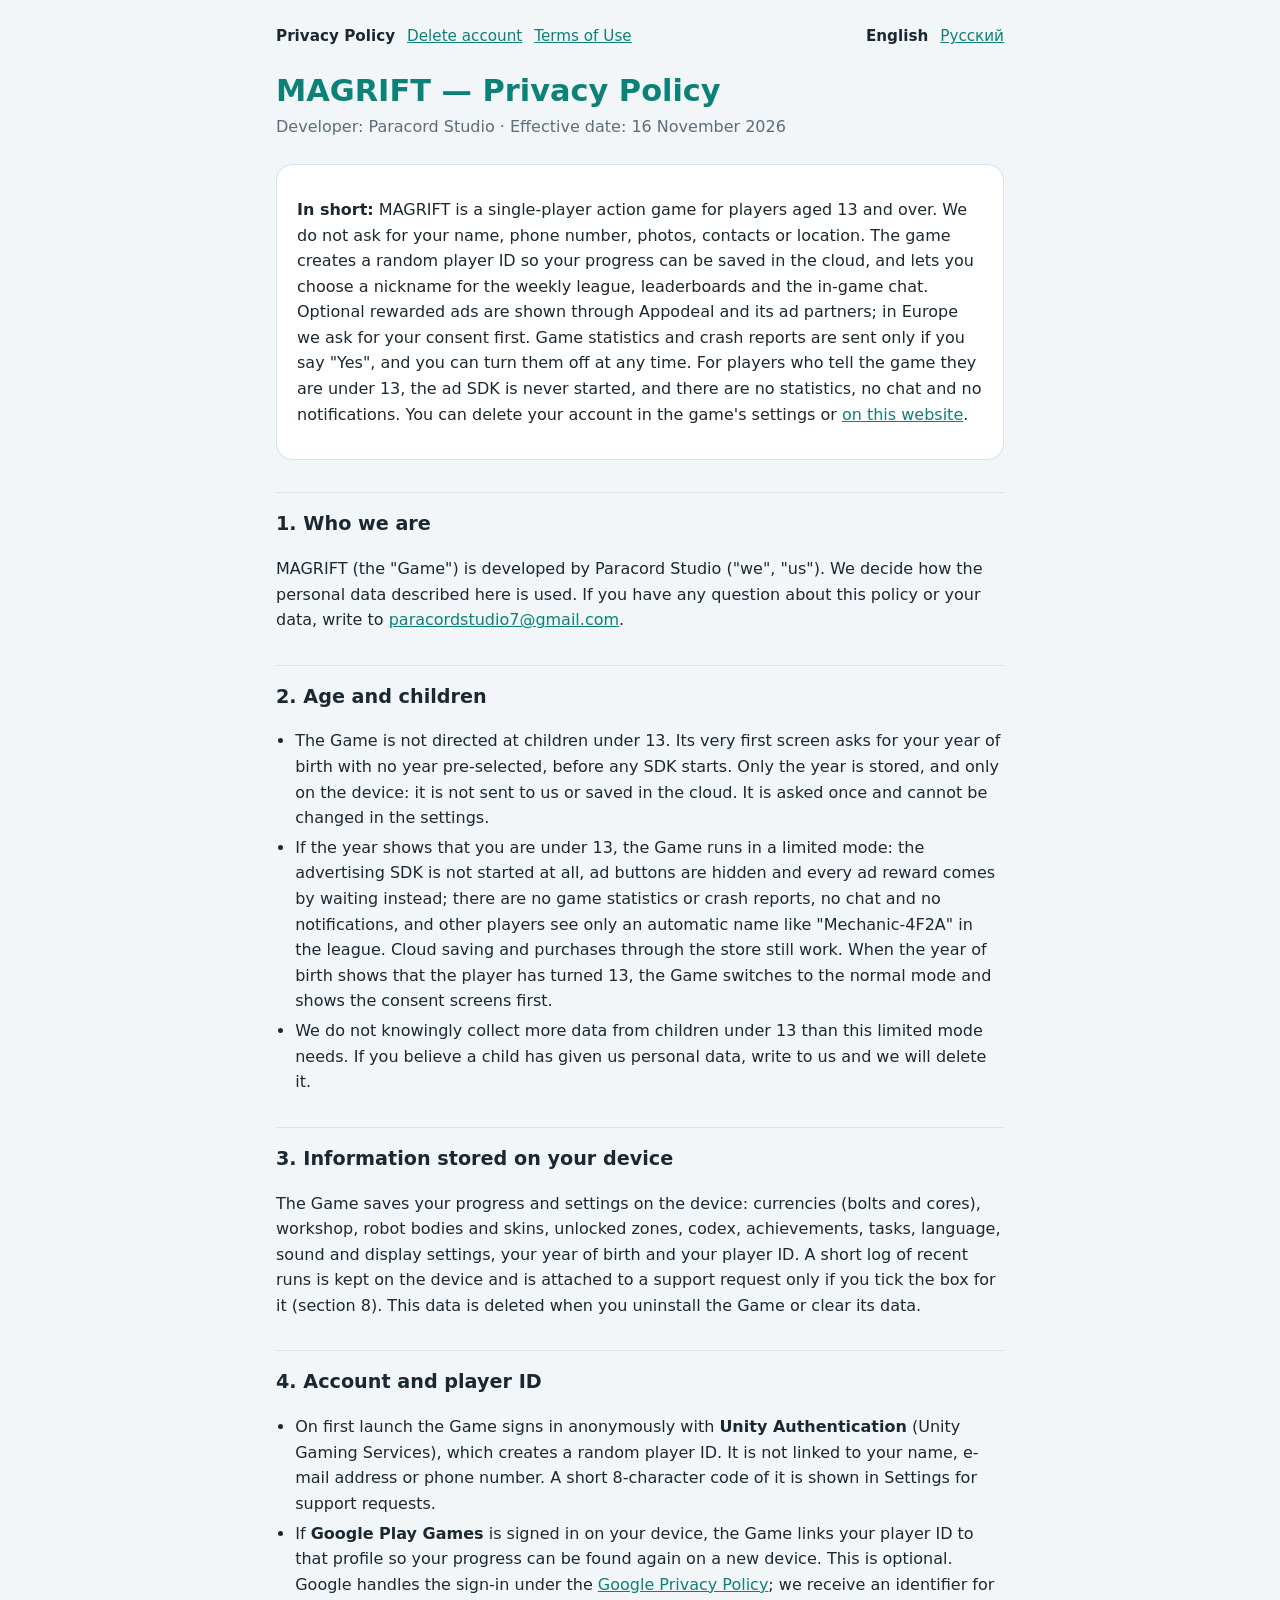
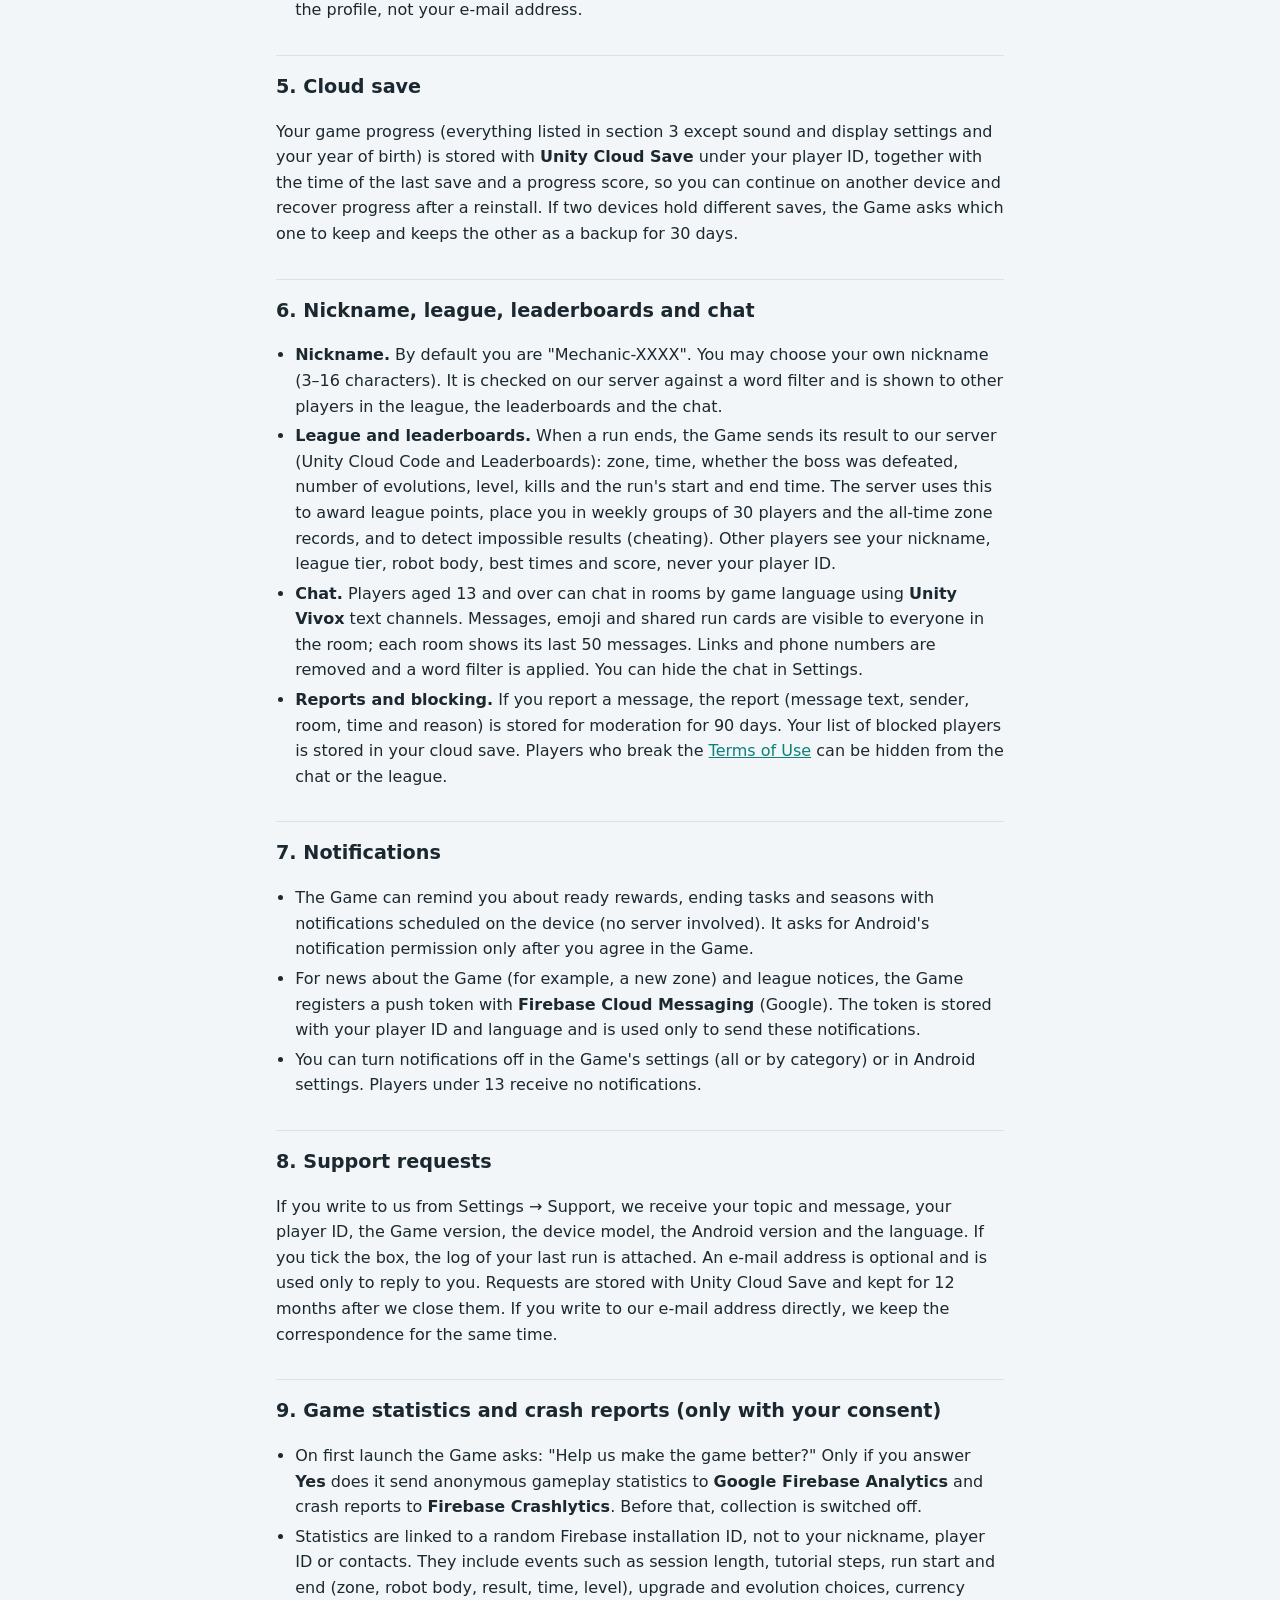
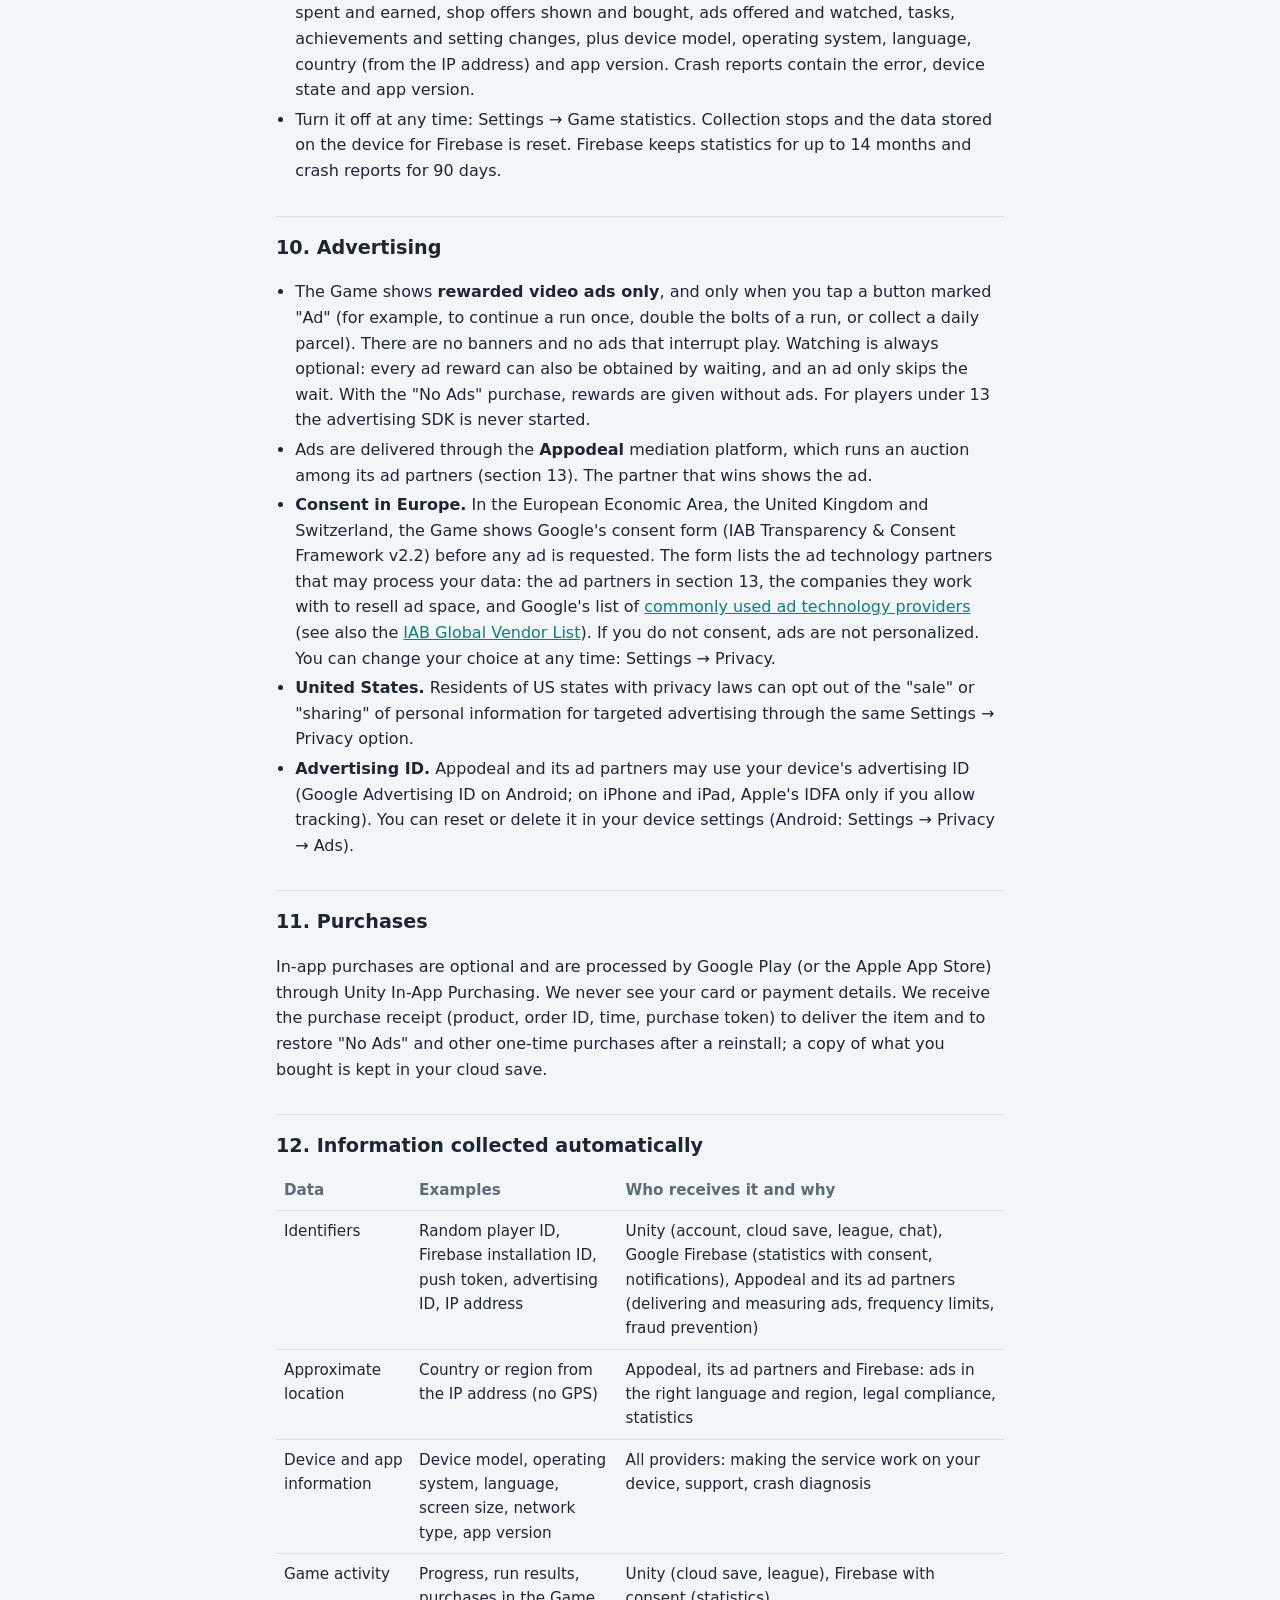
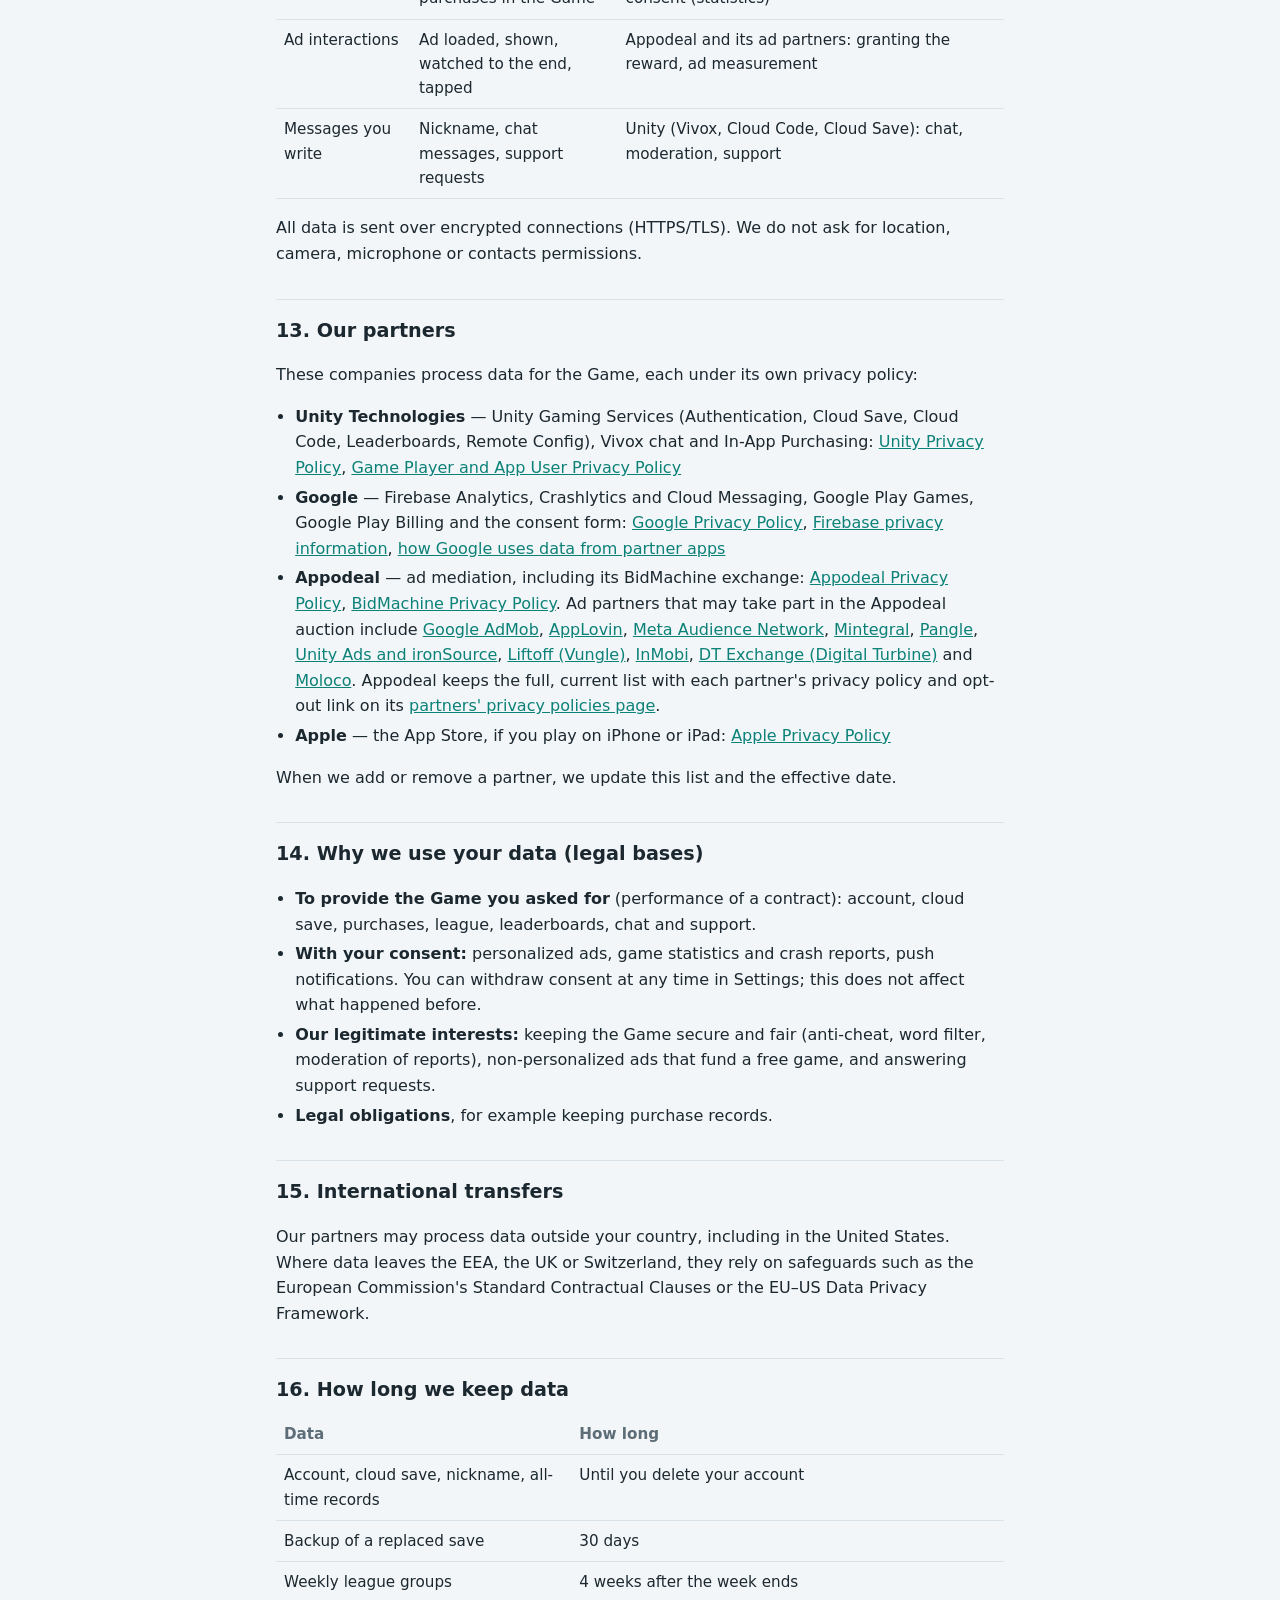
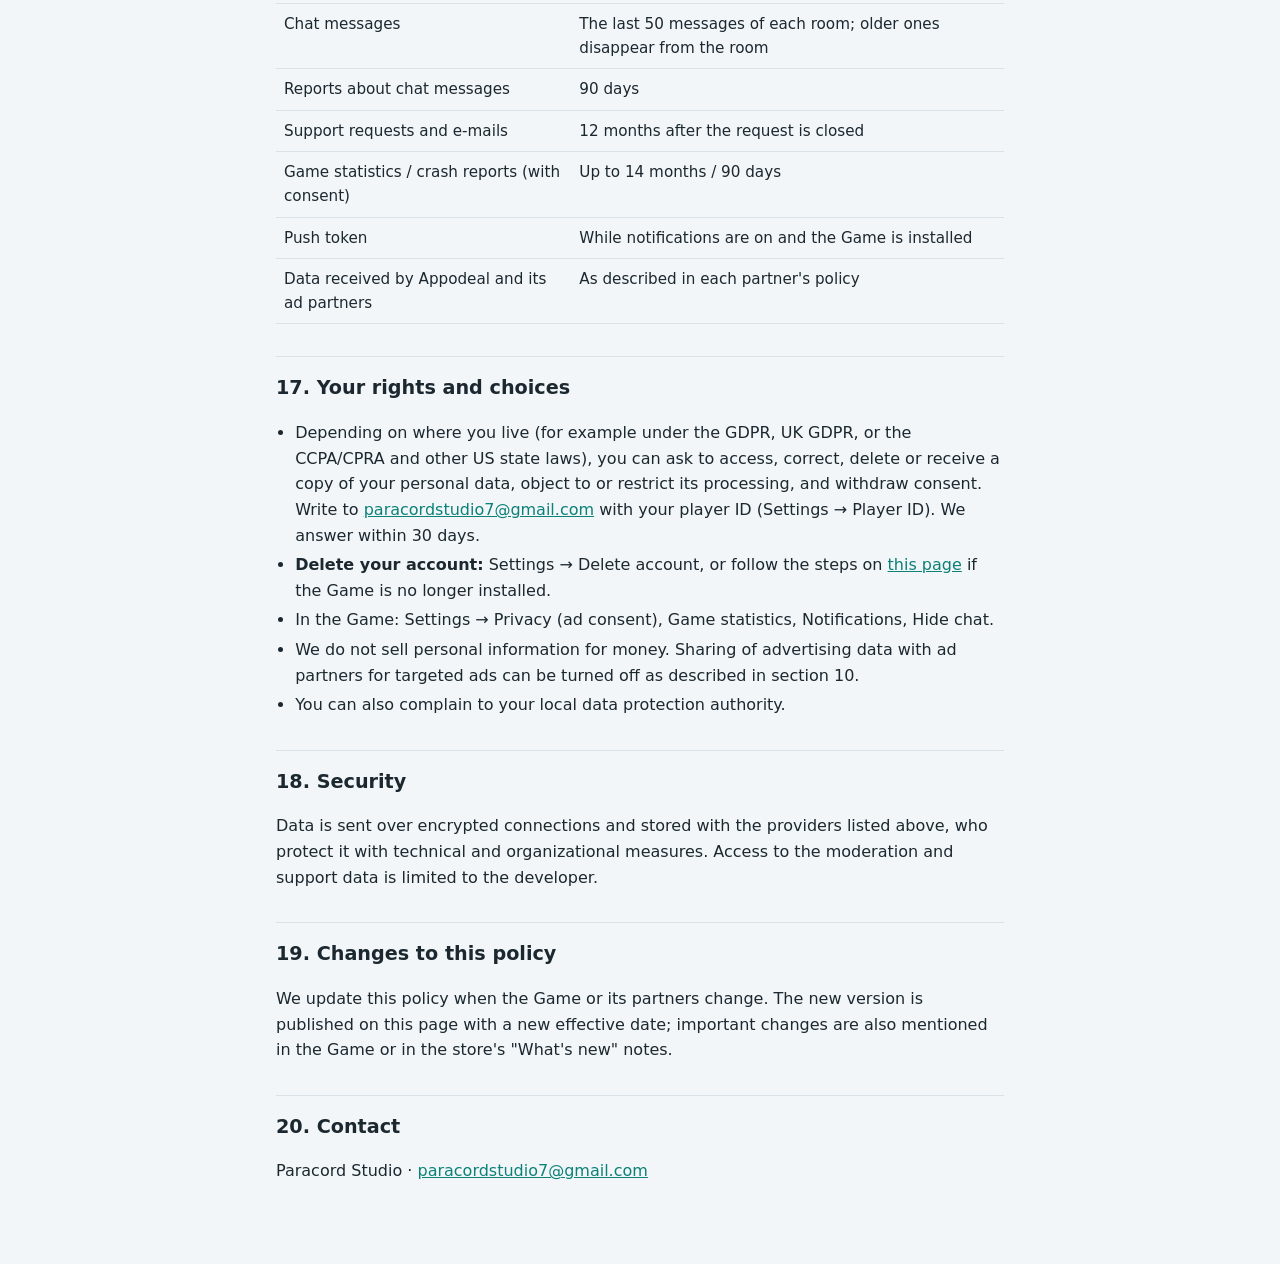
==== index.html @ 168a45c0 "Ads through Appodeal instead of LevelPlay (partners list linked), age kept only on the device, under" ====
<!doctype html>
<html lang="en">
<head>
<meta charset="utf-8">
<meta name="viewport" content="width=device-width, initial-scale=1">
<title>MAGRIFT — Privacy Policy</title>
<link rel="stylesheet" href="style.css">
</head>
<body>
<main>
  <nav>
    <span><strong>Privacy Policy</strong> <a href="delete-account.html">Delete account</a> <a href="terms.html">Terms of Use</a></span>
    <span><strong>English</strong> <a href="ru/">Русский</a></span>
  </nav>

  <h1>MAGRIFT — Privacy Policy</h1>
  <p class="meta">Developer: Paracord Studio · Effective date: 16 November 2026</p>

  <div class="card">
    <p><strong>In short:</strong> MAGRIFT is a single-player action game for players aged 13 and over. We do not ask for your
    name, phone number, photos, contacts or location. The game creates a random player ID so your progress can be saved in
    the cloud, and lets you choose a nickname for the weekly league, leaderboards and the in-game chat. Optional rewarded ads
    are shown through Appodeal and its ad partners; in Europe we ask for your consent first. Game statistics and crash
    reports are sent only if you say "Yes", and you can turn them off at any time. For players who tell the game they are
    under 13, the ad SDK is never started, and there are no statistics, no chat and no notifications. You can delete your
    account in the game's settings or
    <a href="delete-account.html">on this website</a>.</p>
  </div>

  <h2>1. Who we are</h2>
  <p>MAGRIFT (the "Game") is developed by Paracord Studio ("we", "us"). We decide how the personal data described here is
  used. If you have any question about this policy or your data, write to
  <a href="mailto:paracordstudio7@gmail.com">paracordstudio7@gmail.com</a>.</p>

  <h2>2. Age and children</h2>
  <ul>
    <li>The Game is not directed at children under 13. Its very first screen asks for your year of birth with no year
    pre-selected, before any SDK starts. Only the year is stored, and only on the device: it is not sent to us or saved in
    the cloud. It is asked once and cannot be changed in the settings.</li>
    <li>If the year shows that you are under 13, the Game runs in a limited mode: the advertising SDK is not started at all,
    ad buttons are hidden and every ad reward comes by waiting instead; there are no game statistics or crash reports, no
    chat and no notifications, and other players see only an automatic name like "Mechanic-4F2A" in the league. Cloud saving
    and purchases through the store still work. When the year of birth shows that the player has turned 13, the Game
    switches to the normal mode and shows the consent screens first.</li>
    <li>We do not knowingly collect more data from children under 13 than this limited mode needs. If you believe a child has
    given us personal data, write to us and we will delete it.</li>
  </ul>

  <h2>3. Information stored on your device</h2>
  <p>The Game saves your progress and settings on the device: currencies (bolts and cores), workshop, robot bodies and
  skins, unlocked zones, codex, achievements, tasks, language, sound and display settings, your year of birth and your player
  ID. A short log of recent runs is kept on the device and is attached to a support request only if you tick the box for it
  (section 8). This data is deleted when you uninstall the Game or clear its data.</p>

  <h2>4. Account and player ID</h2>
  <ul>
    <li>On first launch the Game signs in anonymously with <strong>Unity Authentication</strong> (Unity Gaming Services),
    which creates a random player ID. It is not linked to your name, e-mail address or phone number. A short 8-character
    code of it is shown in Settings for support requests.</li>
    <li>If <strong>Google Play Games</strong> is signed in on your device, the Game links your player ID to that profile so
    your progress can be found again on a new device. This is optional. Google handles the sign-in under the
    <a href="https://policies.google.com/privacy" rel="noopener">Google Privacy Policy</a>; we receive an identifier for the
    profile, not your e-mail address.</li>
  </ul>

  <h2>5. Cloud save</h2>
  <p>Your game progress (everything listed in section 3 except sound and display settings and your year of birth) is stored with
  <strong>Unity Cloud Save</strong> under your player ID, together with the time of the last save and a progress score, so
  you can continue on another device and recover progress after a reinstall. If two devices hold different saves, the Game
  asks which one to keep and keeps the other as a backup for 30 days.</p>

  <h2>6. Nickname, league, leaderboards and chat</h2>
  <ul>
    <li><strong>Nickname.</strong> By default you are "Mechanic-XXXX". You may choose your own nickname (3–16 characters).
    It is checked on our server against a word filter and is shown to other players in the league, the leaderboards and the
    chat.</li>
    <li><strong>League and leaderboards.</strong> When a run ends, the Game sends its result to our server (Unity Cloud Code
    and Leaderboards): zone, time, whether the boss was defeated, number of evolutions, level, kills and the run's start and
    end time. The server uses this to award league points, place you in weekly groups of 30 players and the all-time zone
    records, and to detect impossible results (cheating). Other players see your nickname, league tier, robot body, best times
    and score, never your player ID.</li>
    <li><strong>Chat.</strong> Players aged 13 and over can chat in rooms by game language using <strong>Unity Vivox</strong>
    text channels. Messages, emoji and shared run cards are visible to everyone in the room; each room shows its last 50
    messages. Links and phone numbers are removed and a word filter is applied. You can hide the chat in Settings.</li>
    <li><strong>Reports and blocking.</strong> If you report a message, the report (message text, sender, room, time and
    reason) is stored for moderation for 90 days. Your list of blocked players is stored in your cloud save. Players who break
    the <a href="terms.html">Terms of Use</a> can be hidden from the chat or the league.</li>
  </ul>

  <h2>7. Notifications</h2>
  <ul>
    <li>The Game can remind you about ready rewards, ending tasks and seasons with notifications scheduled on the device
    (no server involved). It asks for Android's notification permission only after you agree in the Game.</li>
    <li>For news about the Game (for example, a new zone) and league notices, the Game registers a push token with
    <strong>Firebase Cloud Messaging</strong> (Google). The token is stored with your player ID and language and is used
    only to send these notifications.</li>
    <li>You can turn notifications off in the Game's settings (all or by category) or in Android settings. Players under 13
    receive no notifications.</li>
  </ul>

  <h2>8. Support requests</h2>
  <p>If you write to us from Settings → Support, we receive your topic and message, your player ID, the Game version, the
  device model, the Android version and the language. If you tick the box, the log of your last run is attached. An e-mail
  address is optional and is used only to reply to you. Requests are stored with Unity Cloud Save and kept for 12 months
  after we close them. If you write to our e-mail address directly, we keep the correspondence for the same time.</p>

  <h2>9. Game statistics and crash reports (only with your consent)</h2>
  <ul>
    <li>On first launch the Game asks: "Help us make the game better?" Only if you answer <strong>Yes</strong> does it send
    anonymous gameplay statistics to <strong>Google Firebase Analytics</strong> and crash reports to <strong>Firebase
    Crashlytics</strong>. Before that, collection is switched off.</li>
    <li>Statistics are linked to a random Firebase installation ID, not to your nickname, player ID or contacts. They include
    events such as session length, tutorial steps, run start and end (zone, robot body, result, time, level), upgrade and
    evolution choices, currency spent and earned, shop offers shown and bought, ads offered and watched, tasks, achievements
    and setting changes, plus device model, operating system, language, country (from the IP address) and app version. Crash
    reports contain the error, device state and app version.</li>
    <li>Turn it off at any time: Settings → Game statistics. Collection stops and the data stored on the device for Firebase
    is reset. Firebase keeps statistics for up to 14 months and crash reports for 90 days.</li>
  </ul>

  <h2>10. Advertising</h2>
  <ul>
    <li>The Game shows <strong>rewarded video ads only</strong>, and only when you tap a button marked "Ad" (for example, to
    continue a run once, double the bolts of a run, or collect a daily parcel). There are no banners and no ads that interrupt
    play. Watching is always optional: every ad reward can also be obtained by waiting, and an ad only skips the wait. With
    the "No Ads" purchase, rewards are given without ads. For players under 13 the advertising SDK is never started.</li>
    <li>Ads are delivered through the <strong>Appodeal</strong> mediation platform, which runs an auction among its ad
    partners (section 13). The partner that wins shows the ad.</li>
    <li><strong>Consent in Europe.</strong> In the European Economic Area, the United Kingdom and Switzerland, the Game shows
    Google's consent form (IAB Transparency &amp; Consent Framework v2.2) before any ad is requested. The form lists the ad
    technology partners that may process your data: the ad partners in section 13, the companies they work with to resell ad
    space, and Google's list of <a href="https://support.google.com/admob/answer/9012903" rel="noopener">commonly used ad
    technology providers</a> (see also the <a href="https://iabeurope.eu/vendor-list-tcf/" rel="noopener">IAB Global Vendor
    List</a>). If you do not consent, ads are not personalized. You can change your choice at any time: Settings →
    Privacy.</li>
    <li><strong>United States.</strong> Residents of US states with privacy laws can opt out of the "sale" or "sharing" of
    personal information for targeted advertising through the same Settings → Privacy option.</li>
    <li><strong>Advertising ID.</strong> Appodeal and its ad partners may use your device's advertising ID (Google Advertising ID on Android;
    on iPhone and iPad, Apple's IDFA only if you allow tracking). You can reset or delete it in your device settings
    (Android: Settings → Privacy → Ads).</li>
  </ul>

  <h2>11. Purchases</h2>
  <p>In-app purchases are optional and are processed by Google Play (or the Apple App Store) through Unity In-App Purchasing.
  We never see your card or payment details. We receive the purchase receipt (product, order ID, time, purchase token) to
  deliver the item and to restore "No Ads" and other one-time purchases after a reinstall; a copy of what you bought is kept
  in your cloud save.</p>

  <h2>12. Information collected automatically</h2>
  <div class="table-wrap">
  <table>
    <thead><tr><th>Data</th><th>Examples</th><th>Who receives it and why</th></tr></thead>
    <tbody>
      <tr><td>Identifiers</td><td>Random player ID, Firebase installation ID, push token, advertising ID, IP address</td><td>Unity (account, cloud save, league, chat), Google Firebase (statistics with consent, notifications), Appodeal and its ad partners (delivering and measuring ads, frequency limits, fraud prevention)</td></tr>
      <tr><td>Approximate location</td><td>Country or region from the IP address (no GPS)</td><td>Appodeal, its ad partners and Firebase: ads in the right language and region, legal compliance, statistics</td></tr>
      <tr><td>Device and app information</td><td>Device model, operating system, language, screen size, network type, app version</td><td>All providers: making the service work on your device, support, crash diagnosis</td></tr>
      <tr><td>Game activity</td><td>Progress, run results, purchases in the Game</td><td>Unity (cloud save, league), Firebase with consent (statistics)</td></tr>
      <tr><td>Ad interactions</td><td>Ad loaded, shown, watched to the end, tapped</td><td>Appodeal and its ad partners: granting the reward, ad measurement</td></tr>
      <tr><td>Messages you write</td><td>Nickname, chat messages, support requests</td><td>Unity (Vivox, Cloud Code, Cloud Save): chat, moderation, support</td></tr>
    </tbody>
  </table>
  </div>
  <p>All data is sent over encrypted connections (HTTPS/TLS). We do not ask for location, camera, microphone or contacts
  permissions.</p>

  <h2>13. Our partners</h2>
  <p>These companies process data for the Game, each under its own privacy policy:</p>
  <ul>
    <li><strong>Unity Technologies</strong> — Unity Gaming Services (Authentication, Cloud Save, Cloud Code, Leaderboards,
    Remote Config), Vivox chat and In-App Purchasing:
    <a href="https://unity.com/legal/privacy-policy" rel="noopener">Unity Privacy Policy</a>,
    <a href="https://unity.com/legal/game-player-and-app-user-privacy-policy" rel="noopener">Game Player and App User Privacy Policy</a></li>
    <li><strong>Google</strong> — Firebase Analytics, Crashlytics and Cloud Messaging, Google Play Games, Google Play Billing
    and the consent form: <a href="https://policies.google.com/privacy" rel="noopener">Google Privacy Policy</a>,
    <a href="https://firebase.google.com/support/privacy" rel="noopener">Firebase privacy information</a>,
    <a href="https://policies.google.com/technologies/partner-sites" rel="noopener">how Google uses data from partner apps</a></li>
    <li><strong>Appodeal</strong> — ad mediation, including its BidMachine exchange:
    <a href="https://appodeal.com/privacy-policy/" rel="noopener">Appodeal Privacy Policy</a>,
    <a href="https://www.bidmachine.com/privacy-policy" rel="noopener">BidMachine Privacy Policy</a>.
    Ad partners that may take part in the Appodeal auction include
      <a href="https://policies.google.com/privacy" rel="noopener">Google AdMob</a>,
      <a href="https://legal.applovin.com/privacy/" rel="noopener">AppLovin</a>,
      <a href="https://www.facebook.com/privacy/policy/" rel="noopener">Meta Audience Network</a>,
      <a href="https://www.mintegral.com/en/privacy" rel="noopener">Mintegral</a>,
      <a href="https://www.pangleglobal.com/privacy/enduser-en" rel="noopener">Pangle</a>,
      <a href="https://unity.com/legal/game-player-and-app-user-privacy-policy" rel="noopener">Unity Ads and ironSource</a>,
      <a href="https://liftoff.ai/privacy-policy/" rel="noopener">Liftoff (Vungle)</a>,
      <a href="https://advertising.inmobi.com/privacy-policy" rel="noopener">InMobi</a>,
      <a href="https://www.digitalturbine.com/legal/privacy-policy" rel="noopener">DT Exchange (Digital Turbine)</a> and
      <a href="https://www.moloco.com/terms-and-policies/privacy-portal" rel="noopener">Moloco</a>. Appodeal keeps the full,
      current list with each partner's privacy policy and opt-out link on its
      <a href="https://appodeal.com/partners-privacy-policies/" rel="noopener">partners' privacy policies page</a>.</li>
    <li><strong>Apple</strong> — the App Store, if you play on iPhone or iPad:
    <a href="https://www.apple.com/legal/privacy/" rel="noopener">Apple Privacy Policy</a></li>
  </ul>
  <p>When we add or remove a partner, we update this list and the effective date.</p>

  <h2>14. Why we use your data (legal bases)</h2>
  <ul>
    <li><strong>To provide the Game you asked for</strong> (performance of a contract): account, cloud save, purchases,
    league, leaderboards, chat and support.</li>
    <li><strong>With your consent:</strong> personalized ads, game statistics and crash reports, push notifications. You can
    withdraw consent at any time in Settings; this does not affect what happened before.</li>
    <li><strong>Our legitimate interests:</strong> keeping the Game secure and fair (anti-cheat, word filter, moderation of
    reports), non-personalized ads that fund a free game, and answering support requests.</li>
    <li><strong>Legal obligations</strong>, for example keeping purchase records.</li>
  </ul>

  <h2>15. International transfers</h2>
  <p>Our partners may process data outside your country, including in the United States. Where data leaves the EEA, the UK
  or Switzerland, they rely on safeguards such as the European Commission's Standard Contractual Clauses or the EU–US Data
  Privacy Framework.</p>

  <h2>16. How long we keep data</h2>
  <div class="table-wrap">
  <table>
    <thead><tr><th>Data</th><th>How long</th></tr></thead>
    <tbody>
      <tr><td>Account, cloud save, nickname, all-time records</td><td>Until you delete your account</td></tr>
      <tr><td>Backup of a replaced save</td><td>30 days</td></tr>
      <tr><td>Weekly league groups</td><td>4 weeks after the week ends</td></tr>
      <tr><td>Chat messages</td><td>The last 50 messages of each room; older ones disappear from the room</td></tr>
      <tr><td>Reports about chat messages</td><td>90 days</td></tr>
      <tr><td>Support requests and e-mails</td><td>12 months after the request is closed</td></tr>
      <tr><td>Game statistics / crash reports (with consent)</td><td>Up to 14 months / 90 days</td></tr>
      <tr><td>Push token</td><td>While notifications are on and the Game is installed</td></tr>
      <tr><td>Data received by Appodeal and its ad partners</td><td>As described in each partner's policy</td></tr>
    </tbody>
  </table>
  </div>

  <h2>17. Your rights and choices</h2>
  <ul>
    <li>Depending on where you live (for example under the GDPR, UK GDPR, or the CCPA/CPRA and other US state laws), you can
    ask to access, correct, delete or receive a copy of your personal data, object to or restrict its processing, and withdraw
    consent. Write to <a href="mailto:paracordstudio7@gmail.com">paracordstudio7@gmail.com</a> with your player ID (Settings →
    Player ID). We answer within 30 days.</li>
    <li><strong>Delete your account:</strong> Settings → Delete account, or follow the steps on
    <a href="delete-account.html">this page</a> if the Game is no longer installed.</li>
    <li>In the Game: Settings → Privacy (ad consent), Game statistics, Notifications, Hide chat.</li>
    <li>We do not sell personal information for money. Sharing of advertising data with ad partners for targeted ads can be
    turned off as described in section 10.</li>
    <li>You can also complain to your local data protection authority.</li>
  </ul>

  <h2>18. Security</h2>
  <p>Data is sent over encrypted connections and stored with the providers listed above, who protect it with technical and
  organizational measures. Access to the moderation and support data is limited to the developer.</p>

  <h2>19. Changes to this policy</h2>
  <p>We update this policy when the Game or its partners change. The new version is published on this page with a new
  effective date; important changes are also mentioned in the Game or in the store's "What's new" notes.</p>

  <h2>20. Contact</h2>
  <p>Paracord Studio · <a href="mailto:paracordstudio7@gmail.com">paracordstudio7@gmail.com</a></p>
</main>
</body>
</html>
---- style.css ----
:root { --bg: #f3f6f8; --text: #1c2830; --muted: #5d6d78; --accent: #0b8178; --card: #ffffff; --line: #d9e2e8; }
@media (prefers-color-scheme: dark) {
  :root { --bg: #11171c; --text: #e4ecf0; --muted: #9fb0ba; --accent: #45d3c4; --card: #1a2229; --line: #2b3741; }
}
* { box-sizing: border-box; }
body { margin: 0; background: var(--bg); color: var(--text); font: 16px/1.6 system-ui, -apple-system, "Segoe UI", Roboto, sans-serif; }
main { max-width: 760px; margin: 0 auto; padding: 24px 16px 64px; }
nav { display: flex; flex-wrap: wrap; justify-content: space-between; gap: 8px 16px; font-size: 0.95rem; margin: 0 0 24px; }
nav span { display: inline-flex; flex-wrap: wrap; gap: 4px 12px; }
nav strong { color: var(--text); }
h1 { color: var(--accent); font-size: 1.9rem; line-height: 1.25; margin: 0 0 4px; }
h2 { font-size: 1.2rem; margin: 32px 0 8px; padding-top: 16px; border-top: 1px solid var(--line); }
h3 { font-size: 1.05rem; margin: 20px 0 6px; }
.meta { color: var(--muted); margin: 0 0 24px; }
.card { background: var(--card); border: 1px solid var(--line); border-radius: 16px; padding: 16px 20px; }
ul, ol { padding-left: 1.2em; }
li { margin: 4px 0; }
a { color: var(--accent); }
table { width: 100%; border-collapse: collapse; font-size: 0.95rem; }
th, td { text-align: left; vertical-align: top; padding: 8px; border-bottom: 1px solid var(--line); }
th { color: var(--muted); font-weight: 600; }
.table-wrap { overflow-x: auto; }
code { font-size: 0.95em; }
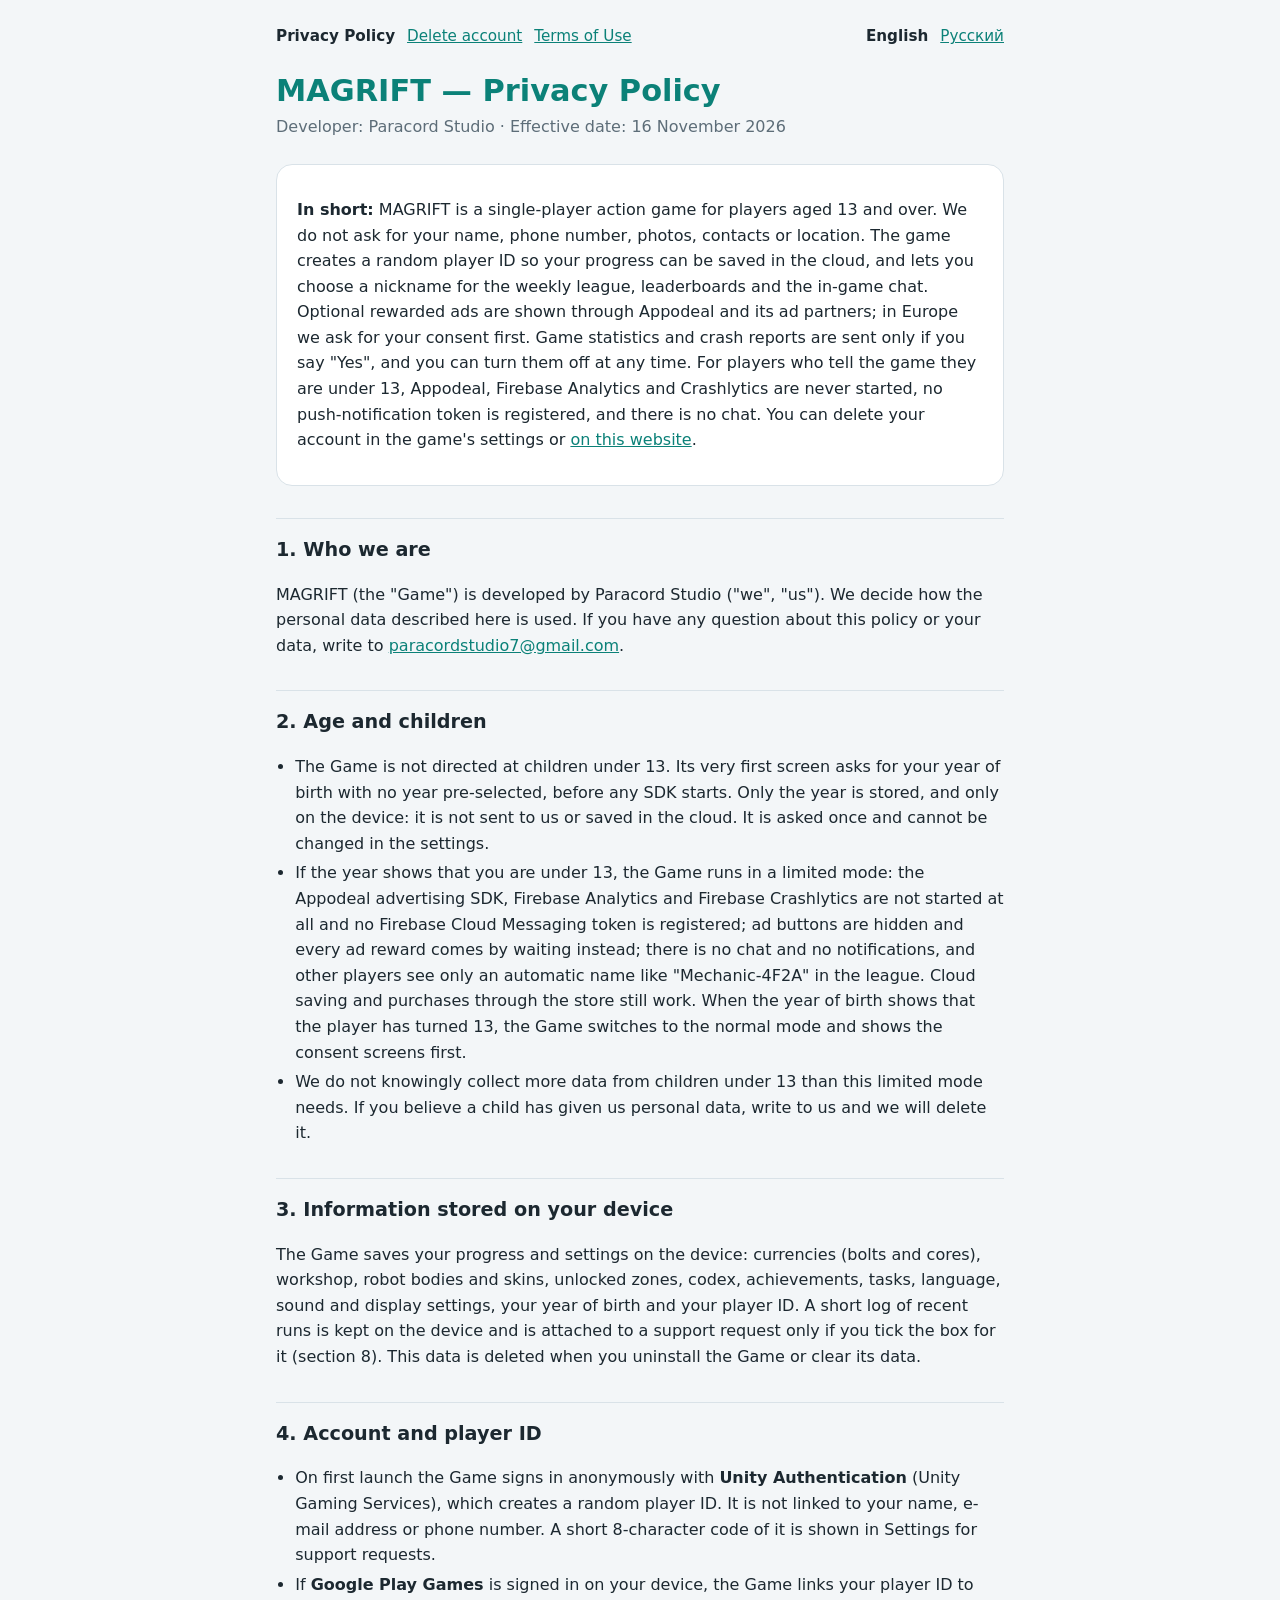
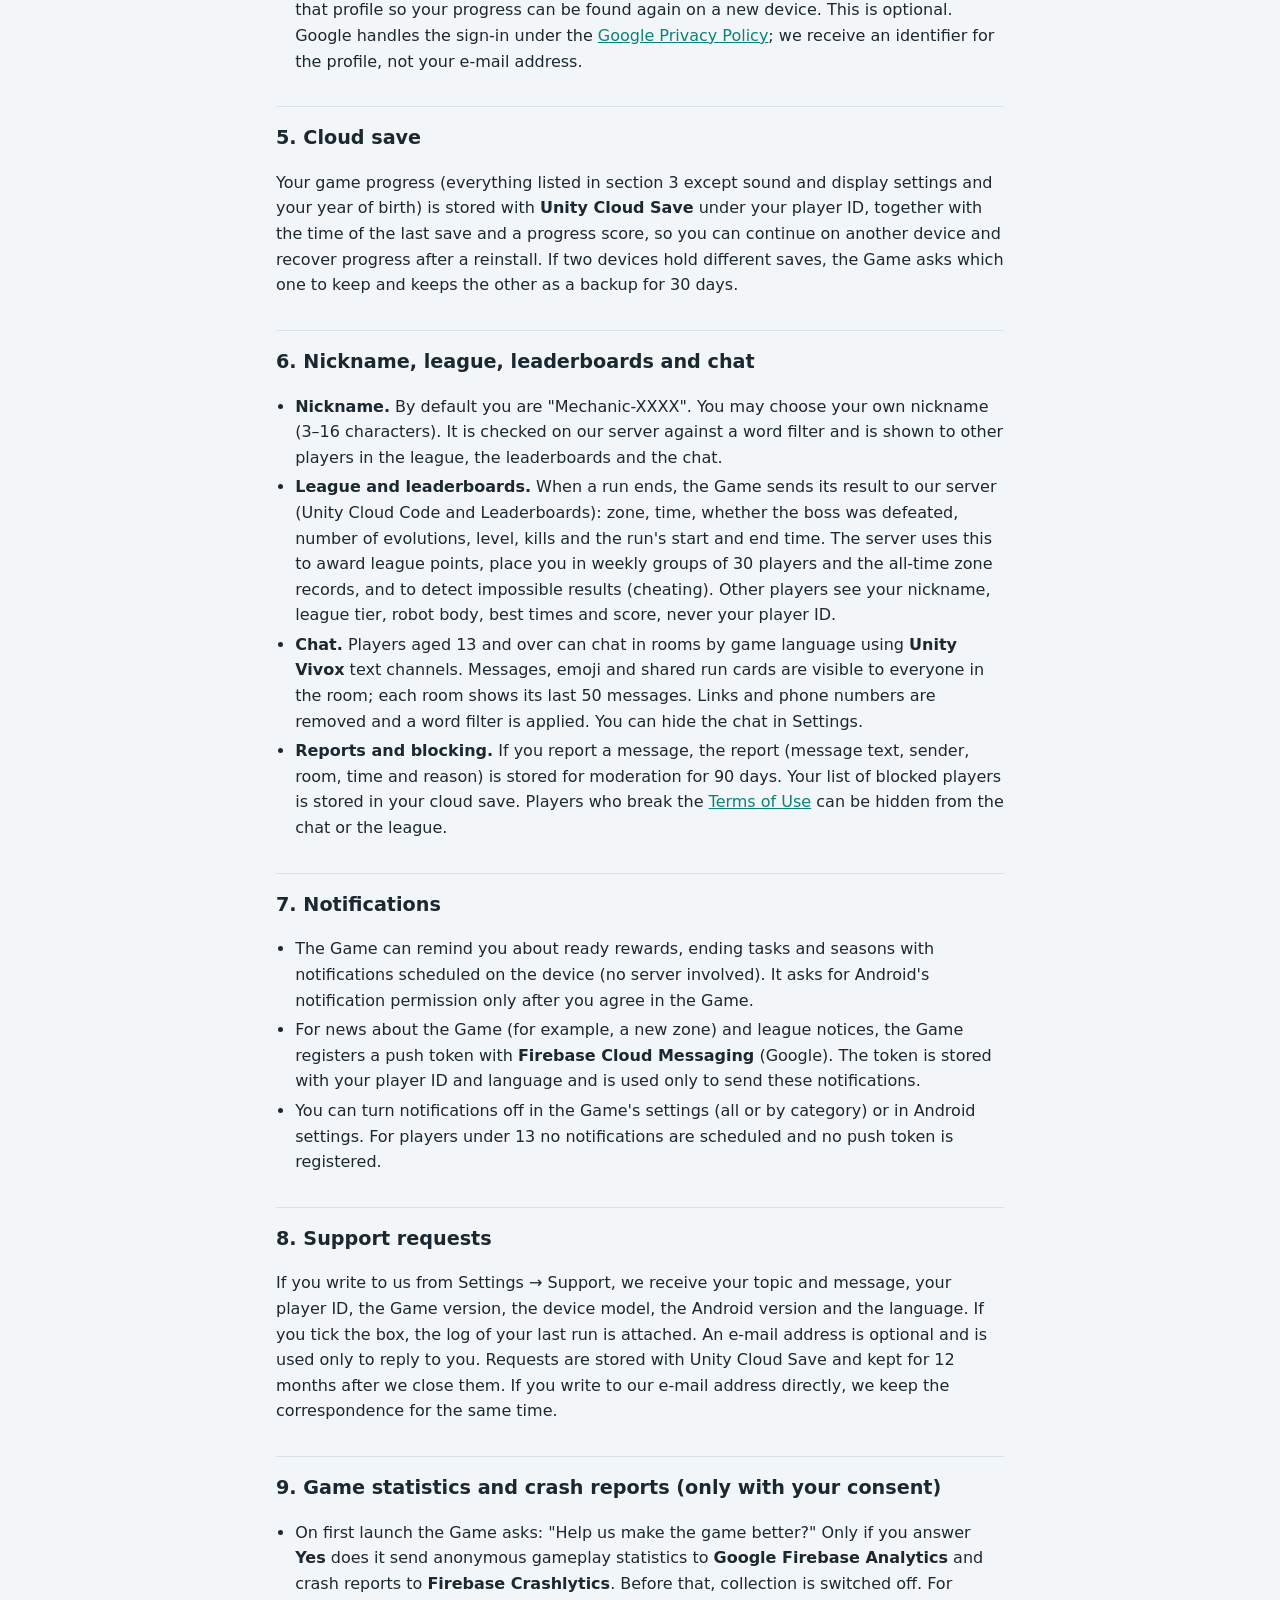
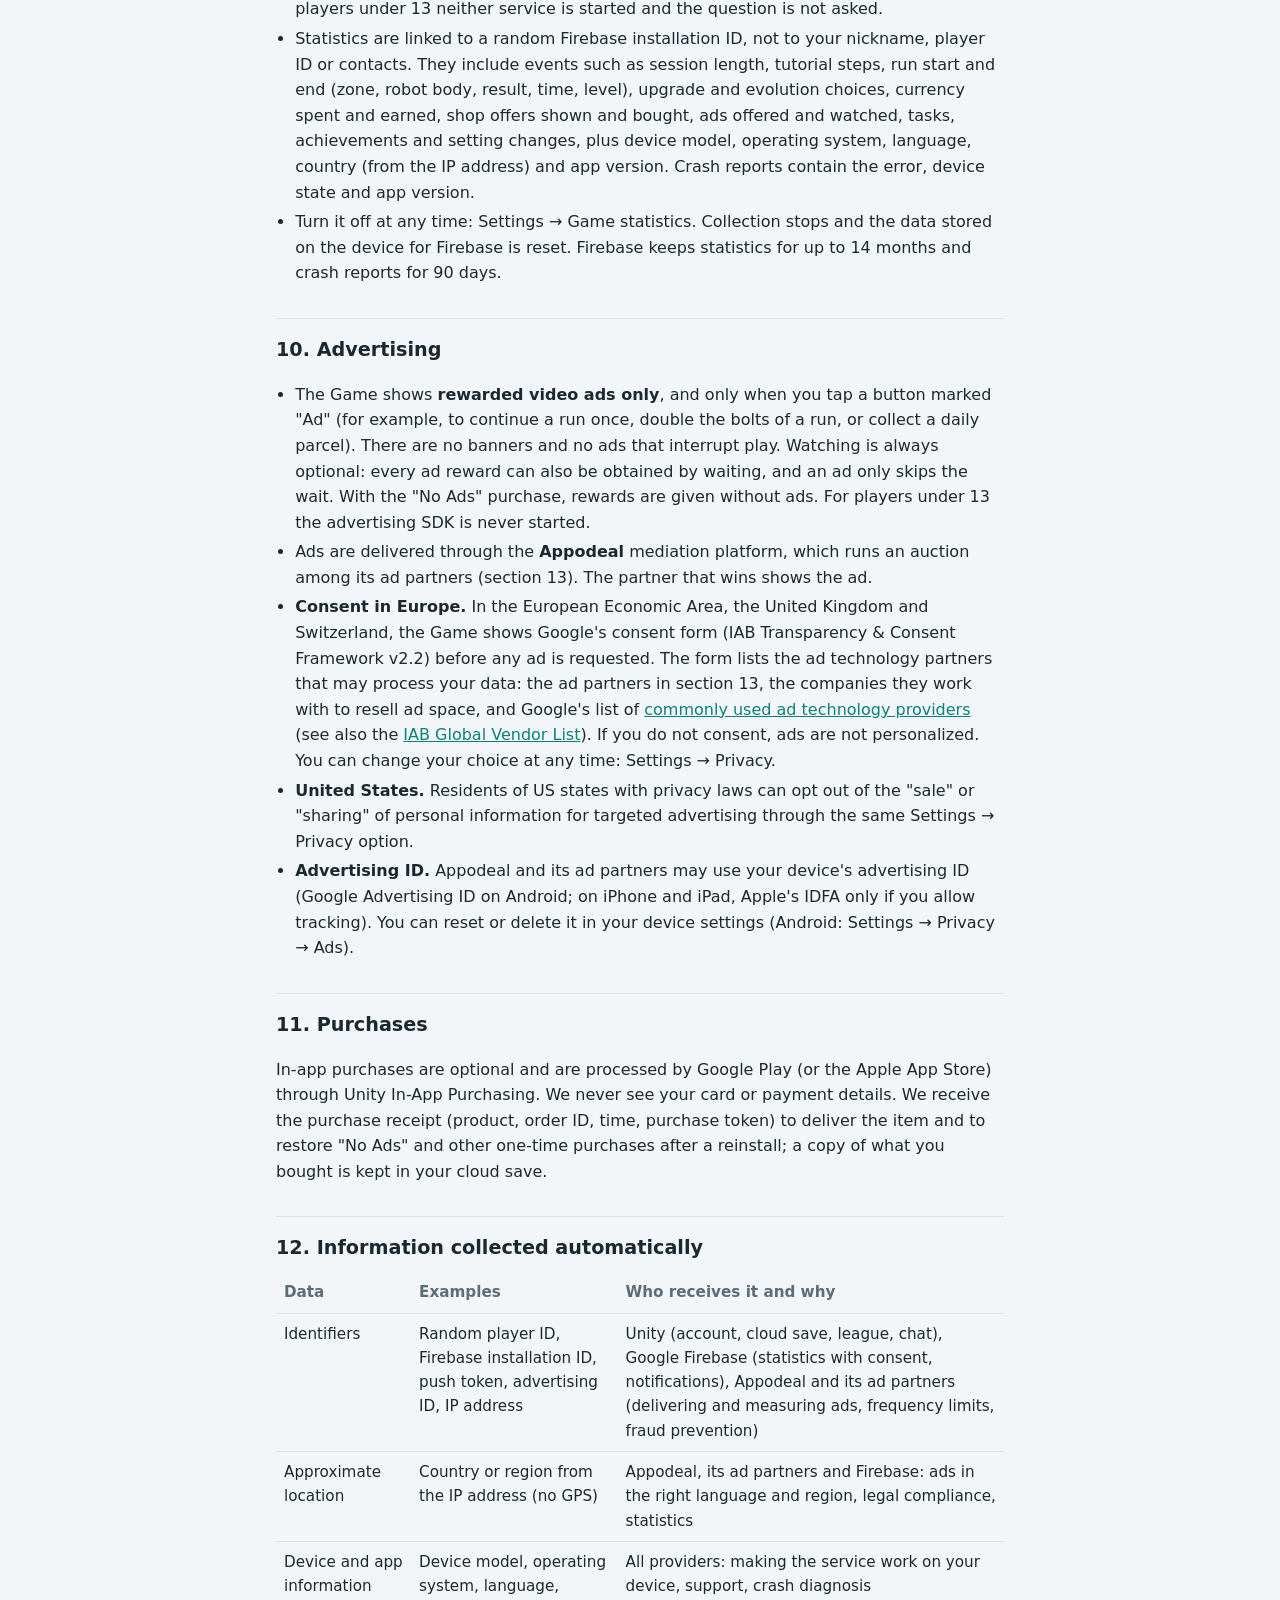
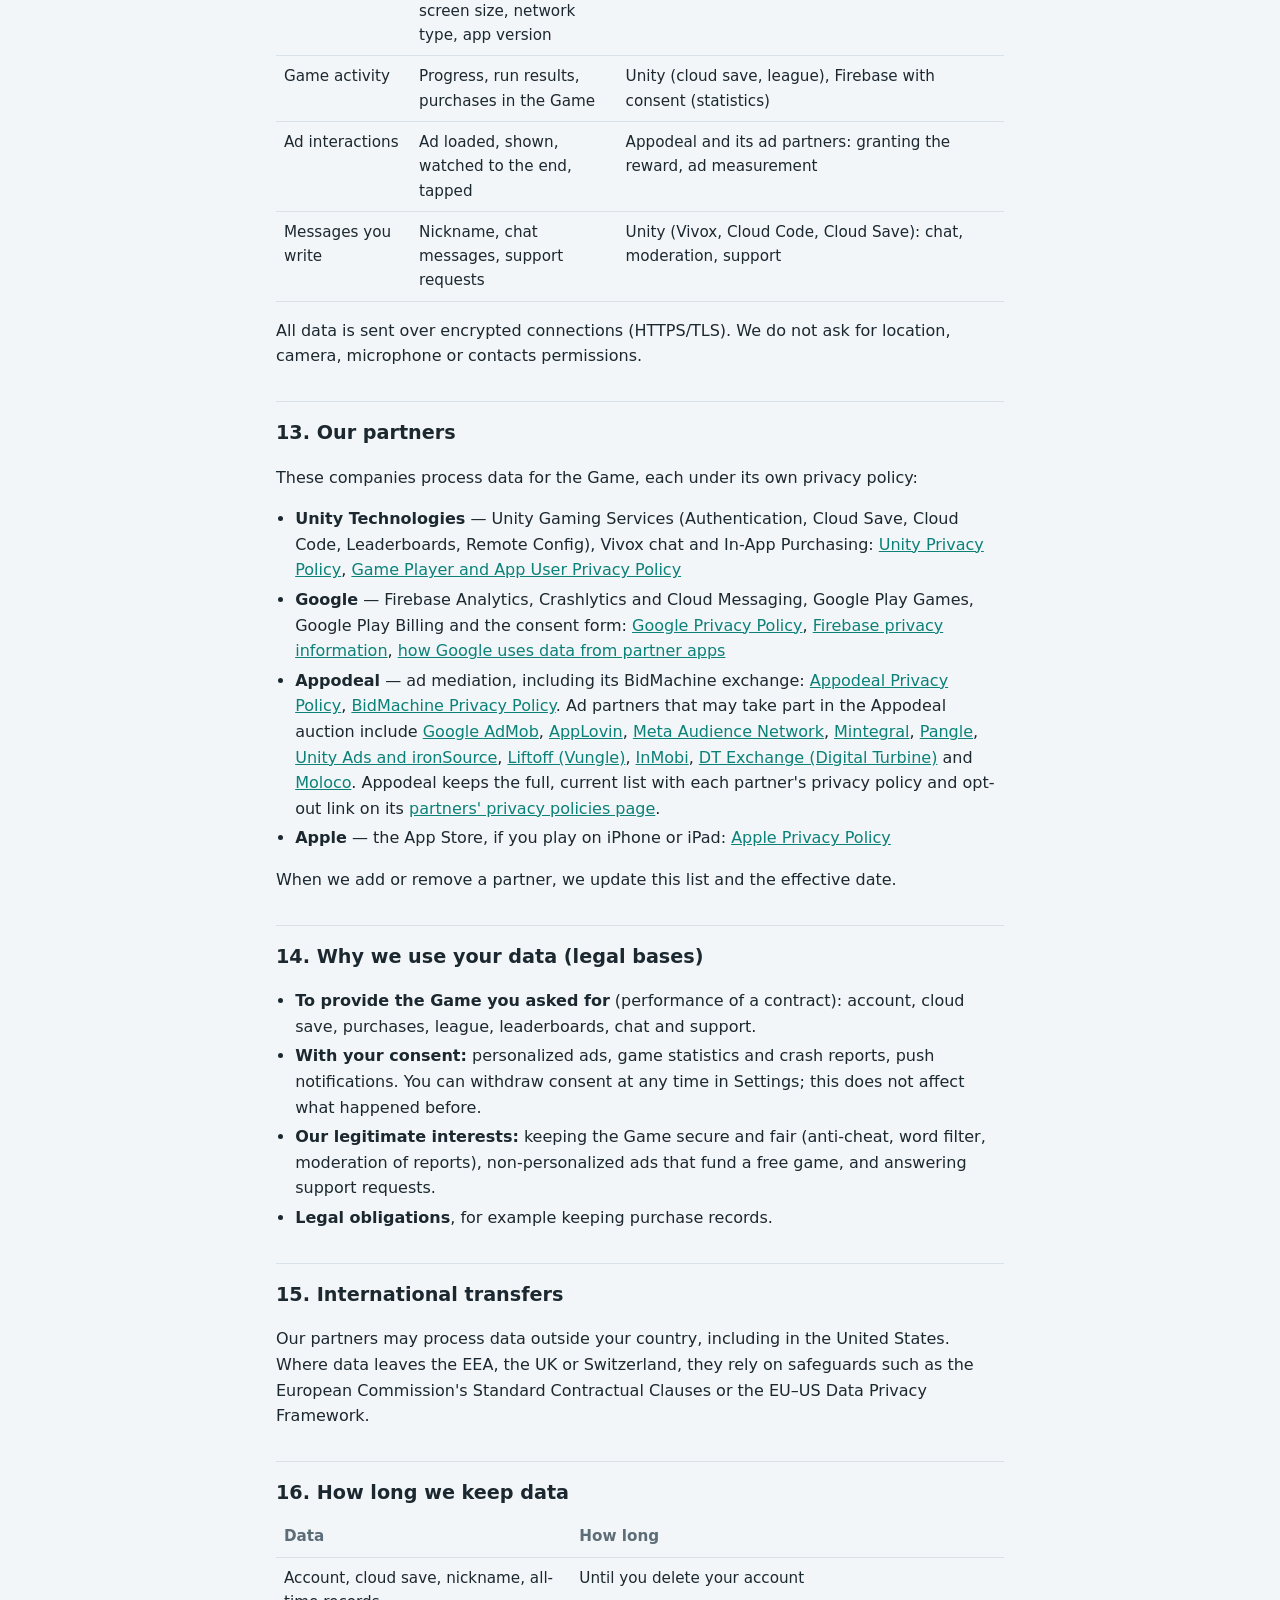
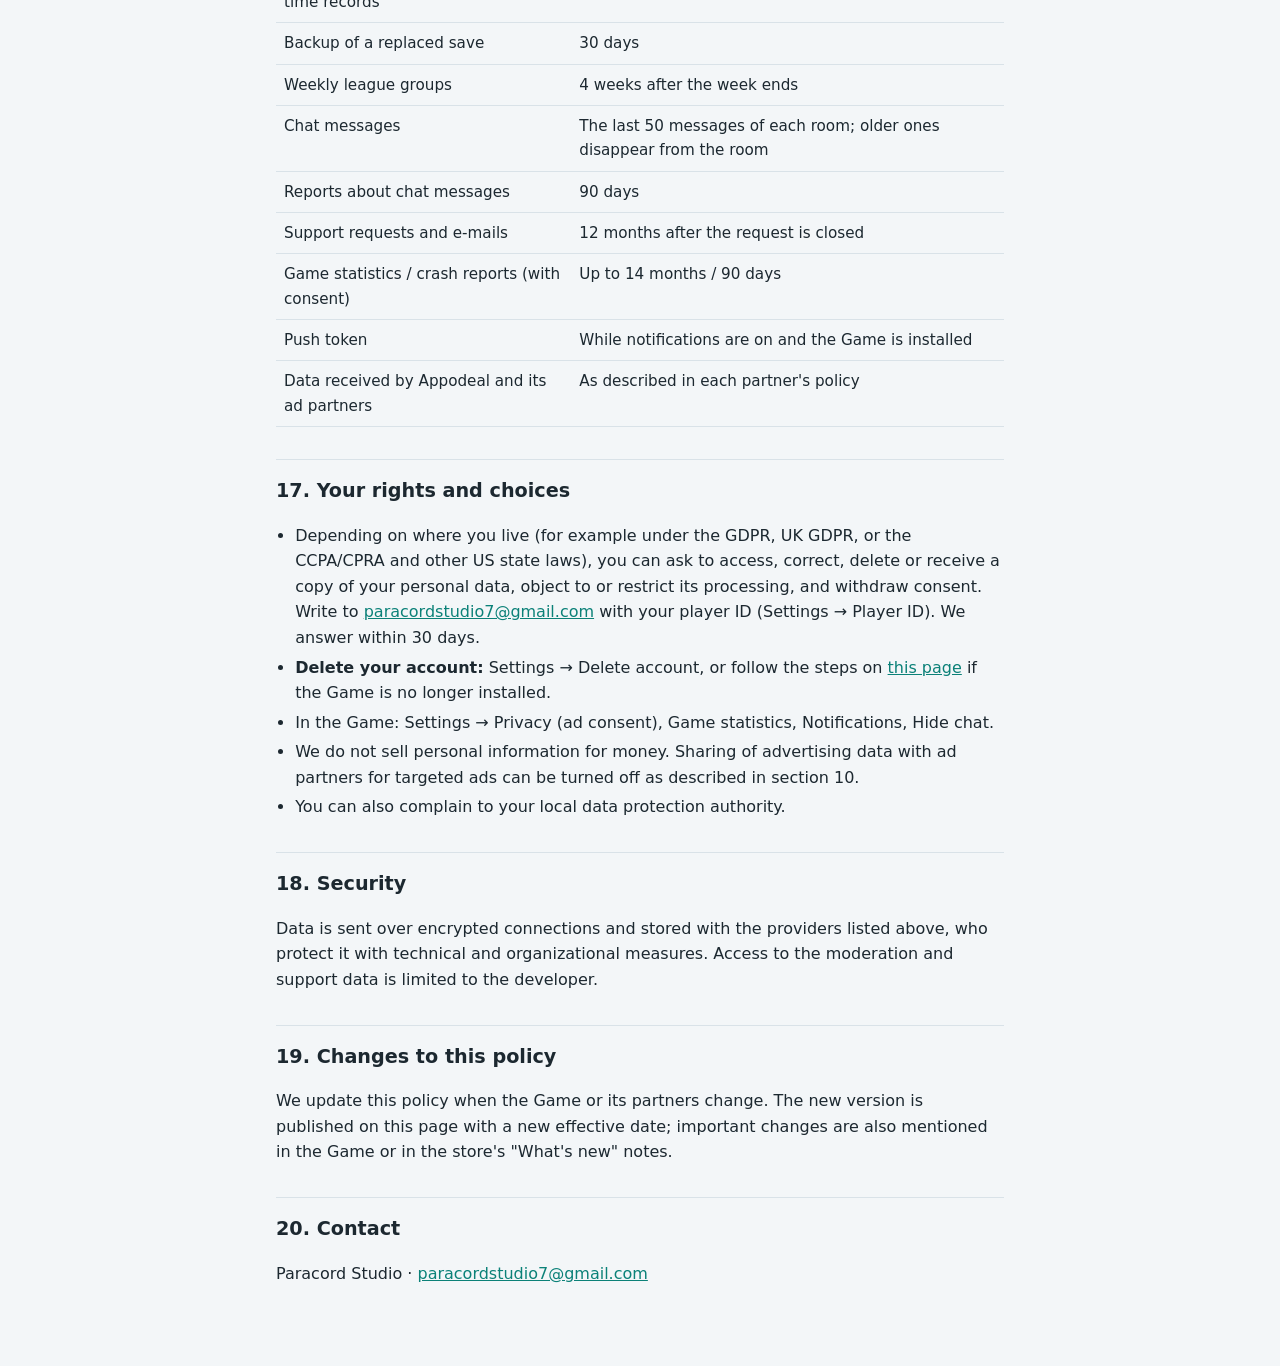
==== commit dcc3a714: "Under-13 mode: Appodeal, Firebase Analytics and Crashlytics are not started and no FCM token is regi" ====
--- a/index.html
+++ b/index.html
@@ -22,8 +22,8 @@
     the cloud, and lets you choose a nickname for the weekly league, leaderboards and the in-game chat. Optional rewarded ads
     are shown through Appodeal and its ad partners; in Europe we ask for your consent first. Game statistics and crash
     reports are sent only if you say "Yes", and you can turn them off at any time. For players who tell the game they are
-    under 13, the ad SDK is never started, and there are no statistics, no chat and no notifications. You can delete your
-    account in the game's settings or
+    under 13, Appodeal, Firebase Analytics and Crashlytics are never started, no push-notification token is registered,
+    and there is no chat. You can delete your account in the game's settings or
     <a href="delete-account.html">on this website</a>.</p>
   </div>
 
@@ -37,9 +37,10 @@
     <li>The Game is not directed at children under 13. Its very first screen asks for your year of birth with no year
     pre-selected, before any SDK starts. Only the year is stored, and only on the device: it is not sent to us or saved in
     the cloud. It is asked once and cannot be changed in the settings.</li>
-    <li>If the year shows that you are under 13, the Game runs in a limited mode: the advertising SDK is not started at all,
-    ad buttons are hidden and every ad reward comes by waiting instead; there are no game statistics or crash reports, no
-    chat and no notifications, and other players see only an automatic name like "Mechanic-4F2A" in the league. Cloud saving
+    <li>If the year shows that you are under 13, the Game runs in a limited mode: the Appodeal advertising SDK, Firebase
+    Analytics and Firebase Crashlytics are not started at all and no Firebase Cloud Messaging token is registered; ad buttons
+    are hidden and every ad reward comes by waiting instead; there is no chat and no notifications, and other players see
+    only an automatic name like "Mechanic-4F2A" in the league. Cloud saving
     and purchases through the store still work. When the year of birth shows that the player has turned 13, the Game
     switches to the normal mode and shows the consent screens first.</li>
     <li>We do not knowingly collect more data from children under 13 than this limited mode needs. If you believe a child has
@@ -94,8 +95,8 @@
     <li>For news about the Game (for example, a new zone) and league notices, the Game registers a push token with
     <strong>Firebase Cloud Messaging</strong> (Google). The token is stored with your player ID and language and is used
     only to send these notifications.</li>
-    <li>You can turn notifications off in the Game's settings (all or by category) or in Android settings. Players under 13
-    receive no notifications.</li>
+    <li>You can turn notifications off in the Game's settings (all or by category) or in Android settings. For players under
+    13 no notifications are scheduled and no push token is registered.</li>
   </ul>
 
   <h2>8. Support requests</h2>
@@ -108,7 +109,8 @@
   <ul>
     <li>On first launch the Game asks: "Help us make the game better?" Only if you answer <strong>Yes</strong> does it send
     anonymous gameplay statistics to <strong>Google Firebase Analytics</strong> and crash reports to <strong>Firebase
-    Crashlytics</strong>. Before that, collection is switched off.</li>
+    Crashlytics</strong>. Before that, collection is switched off. For players under 13 neither service is started and
+    the question is not asked.</li>
     <li>Statistics are linked to a random Firebase installation ID, not to your nickname, player ID or contacts. They include
     events such as session length, tutorial steps, run start and end (zone, robot body, result, time, level), upgrade and
     evolution choices, currency spent and earned, shop offers shown and bought, ads offered and watched, tasks, achievements
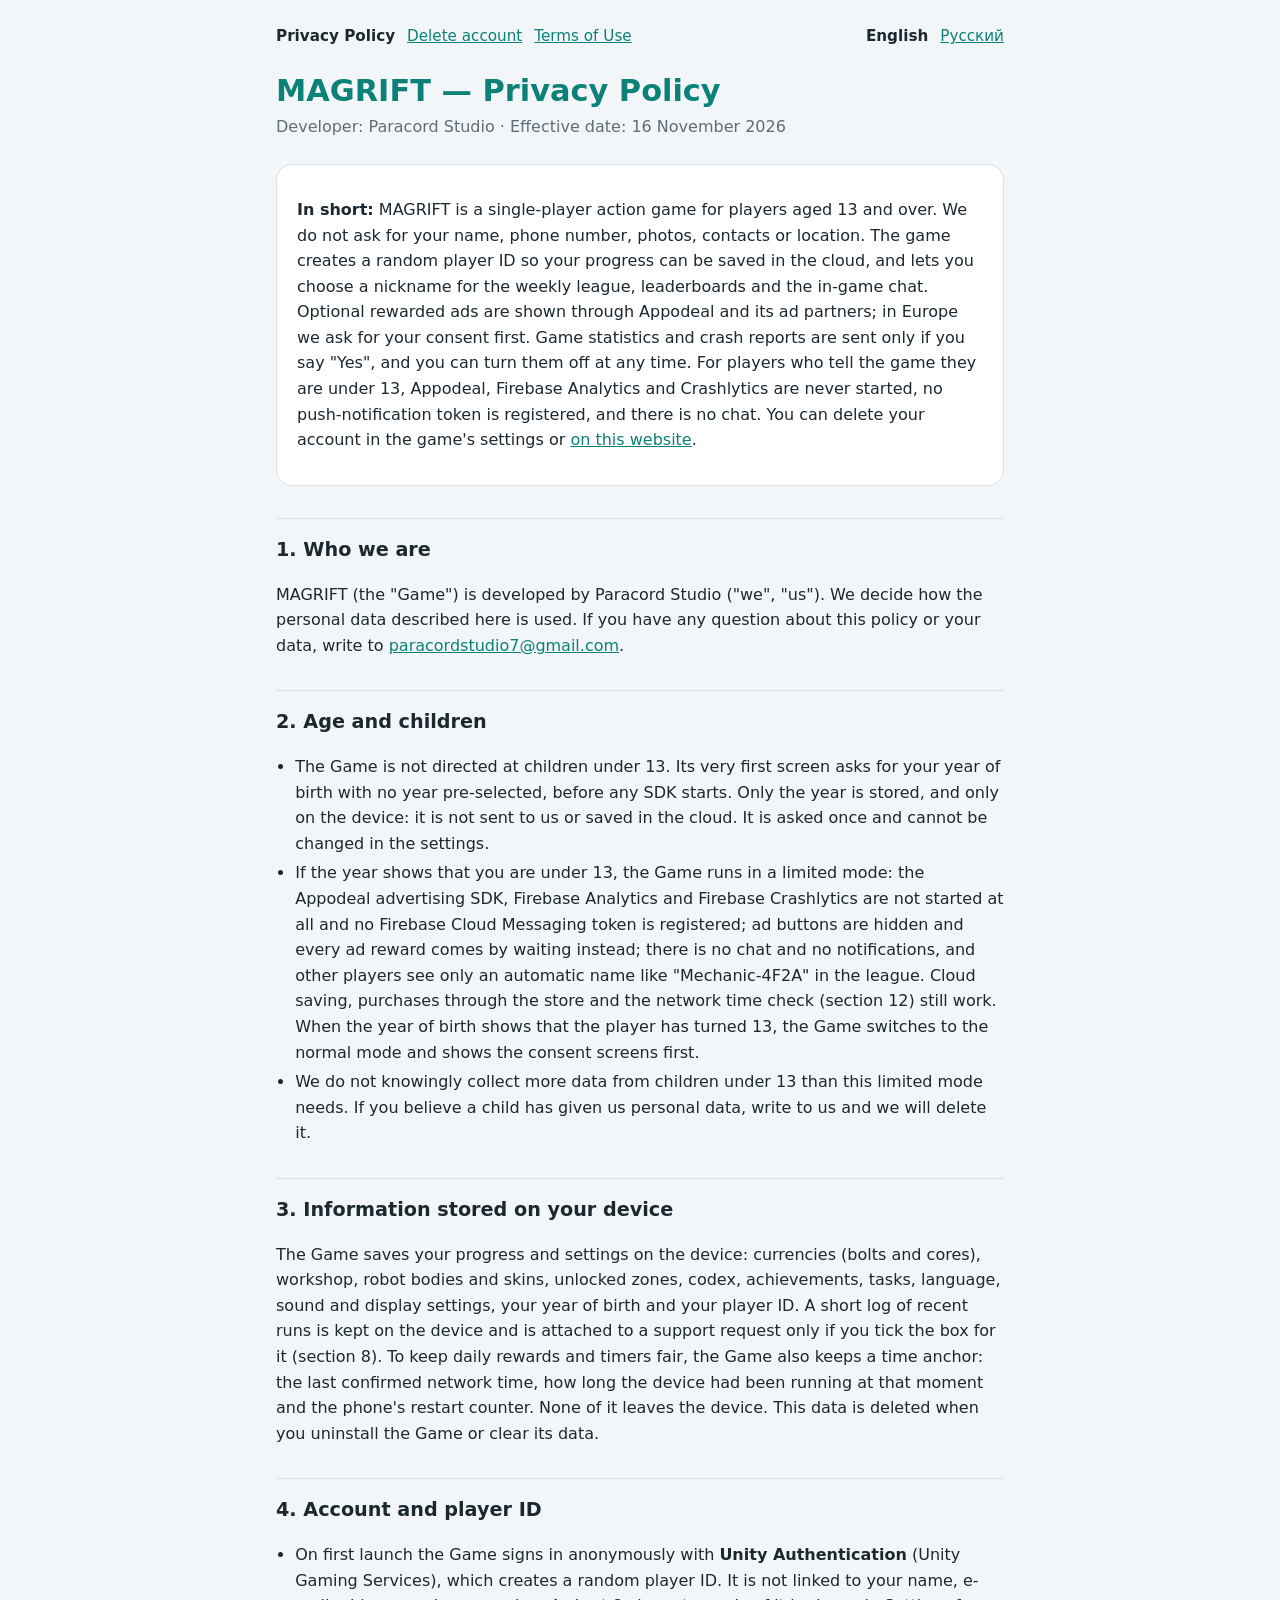
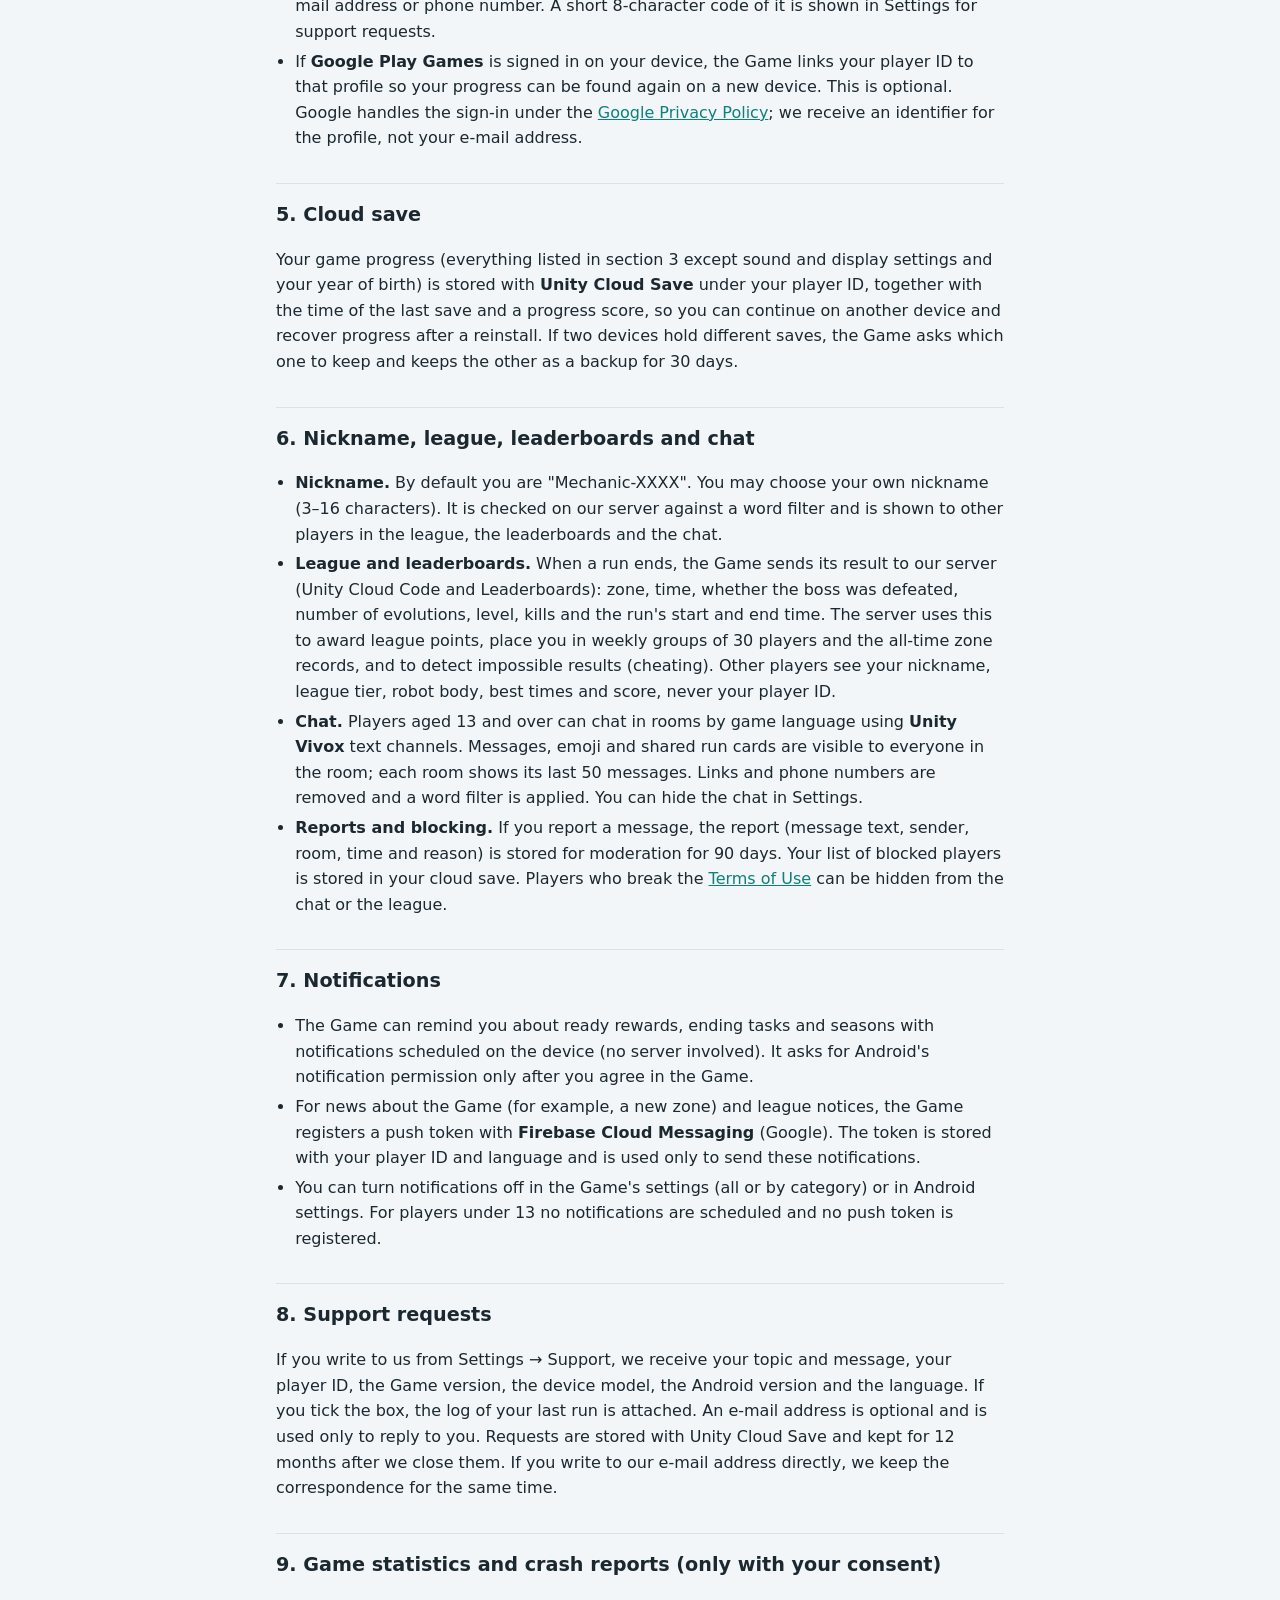
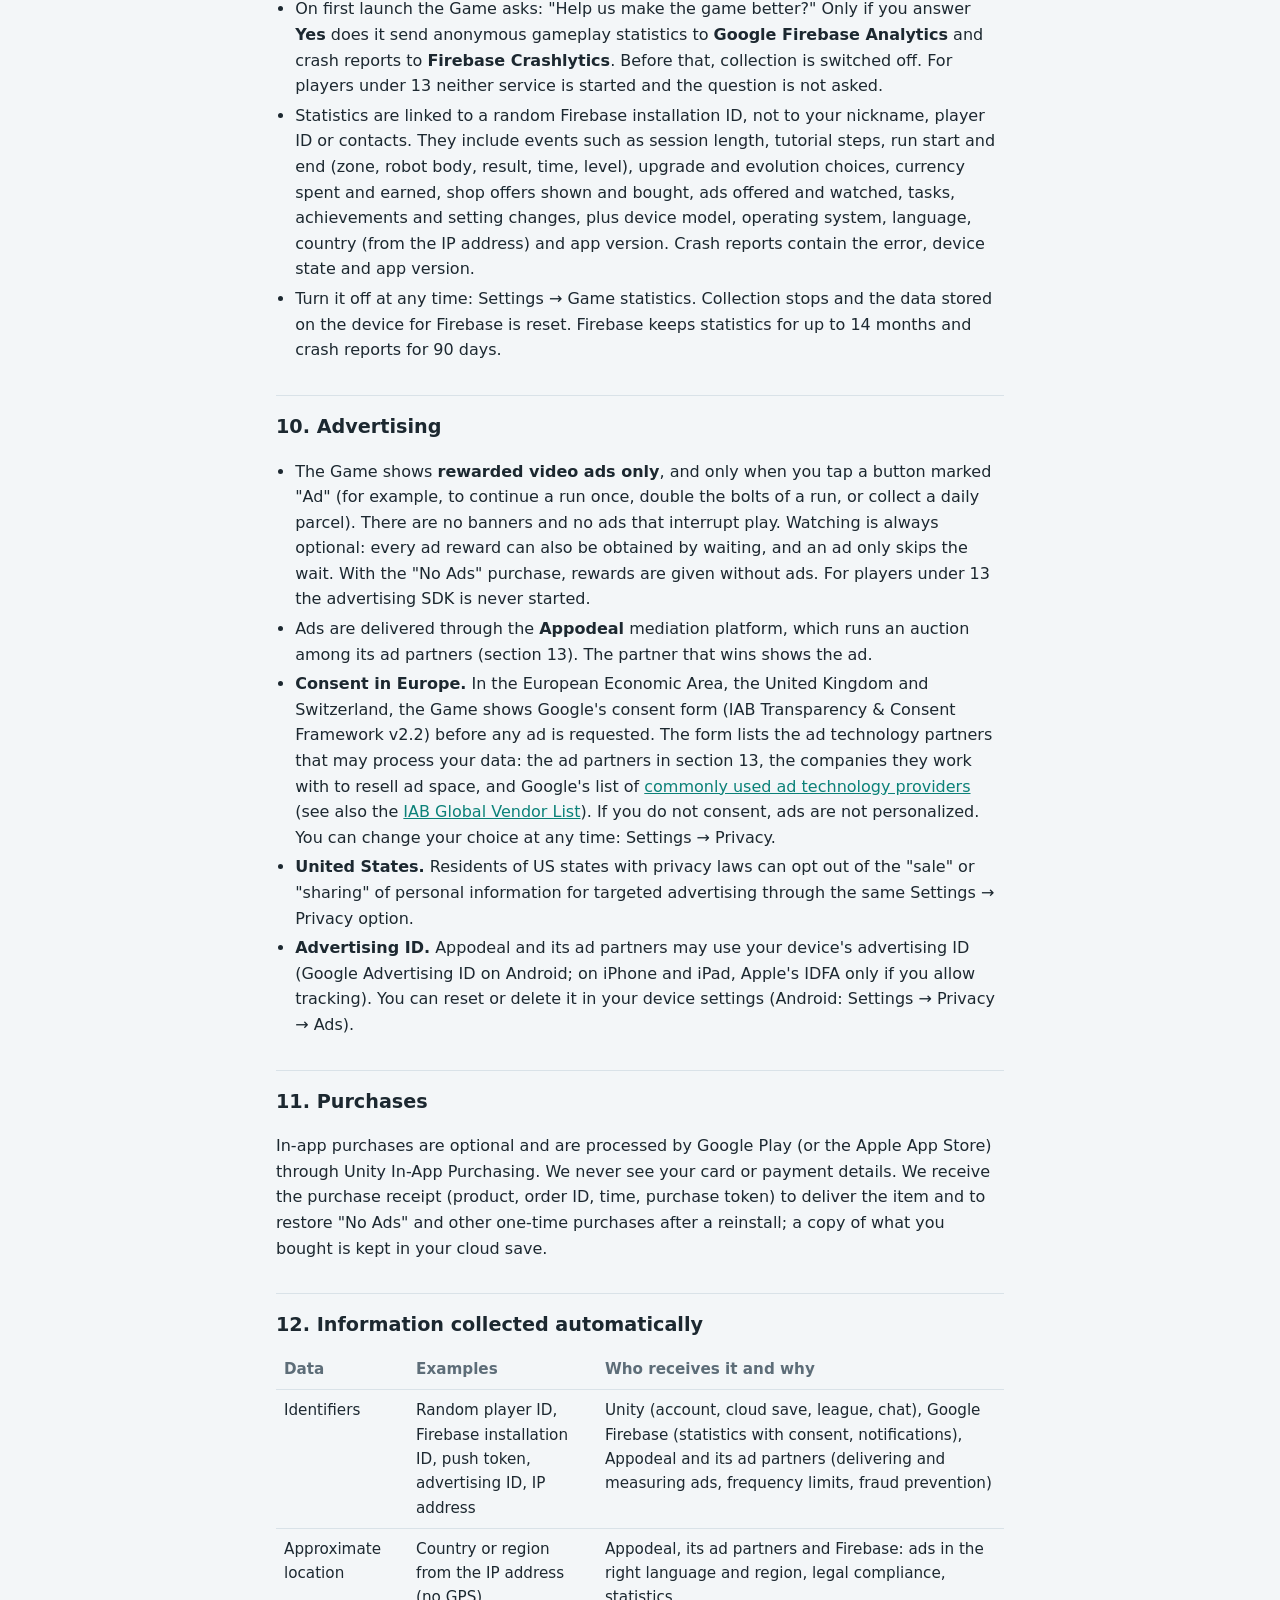
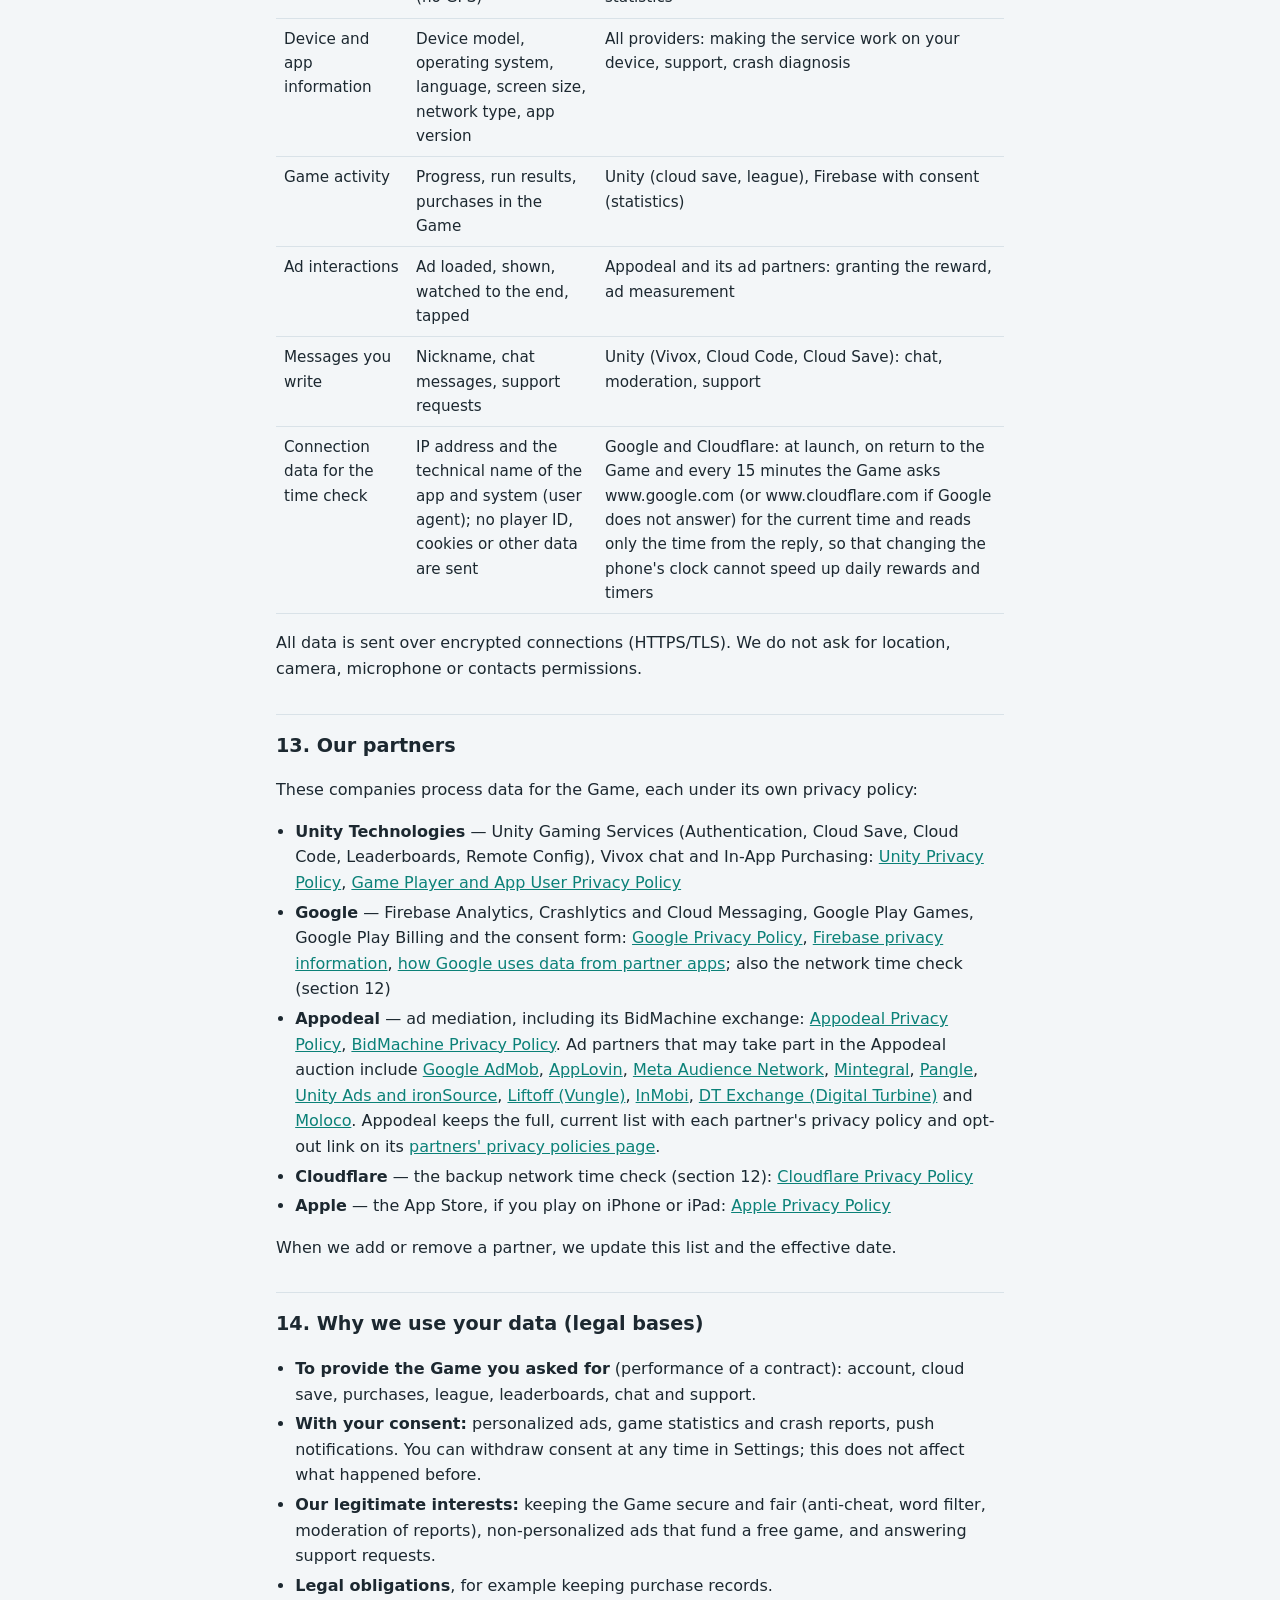
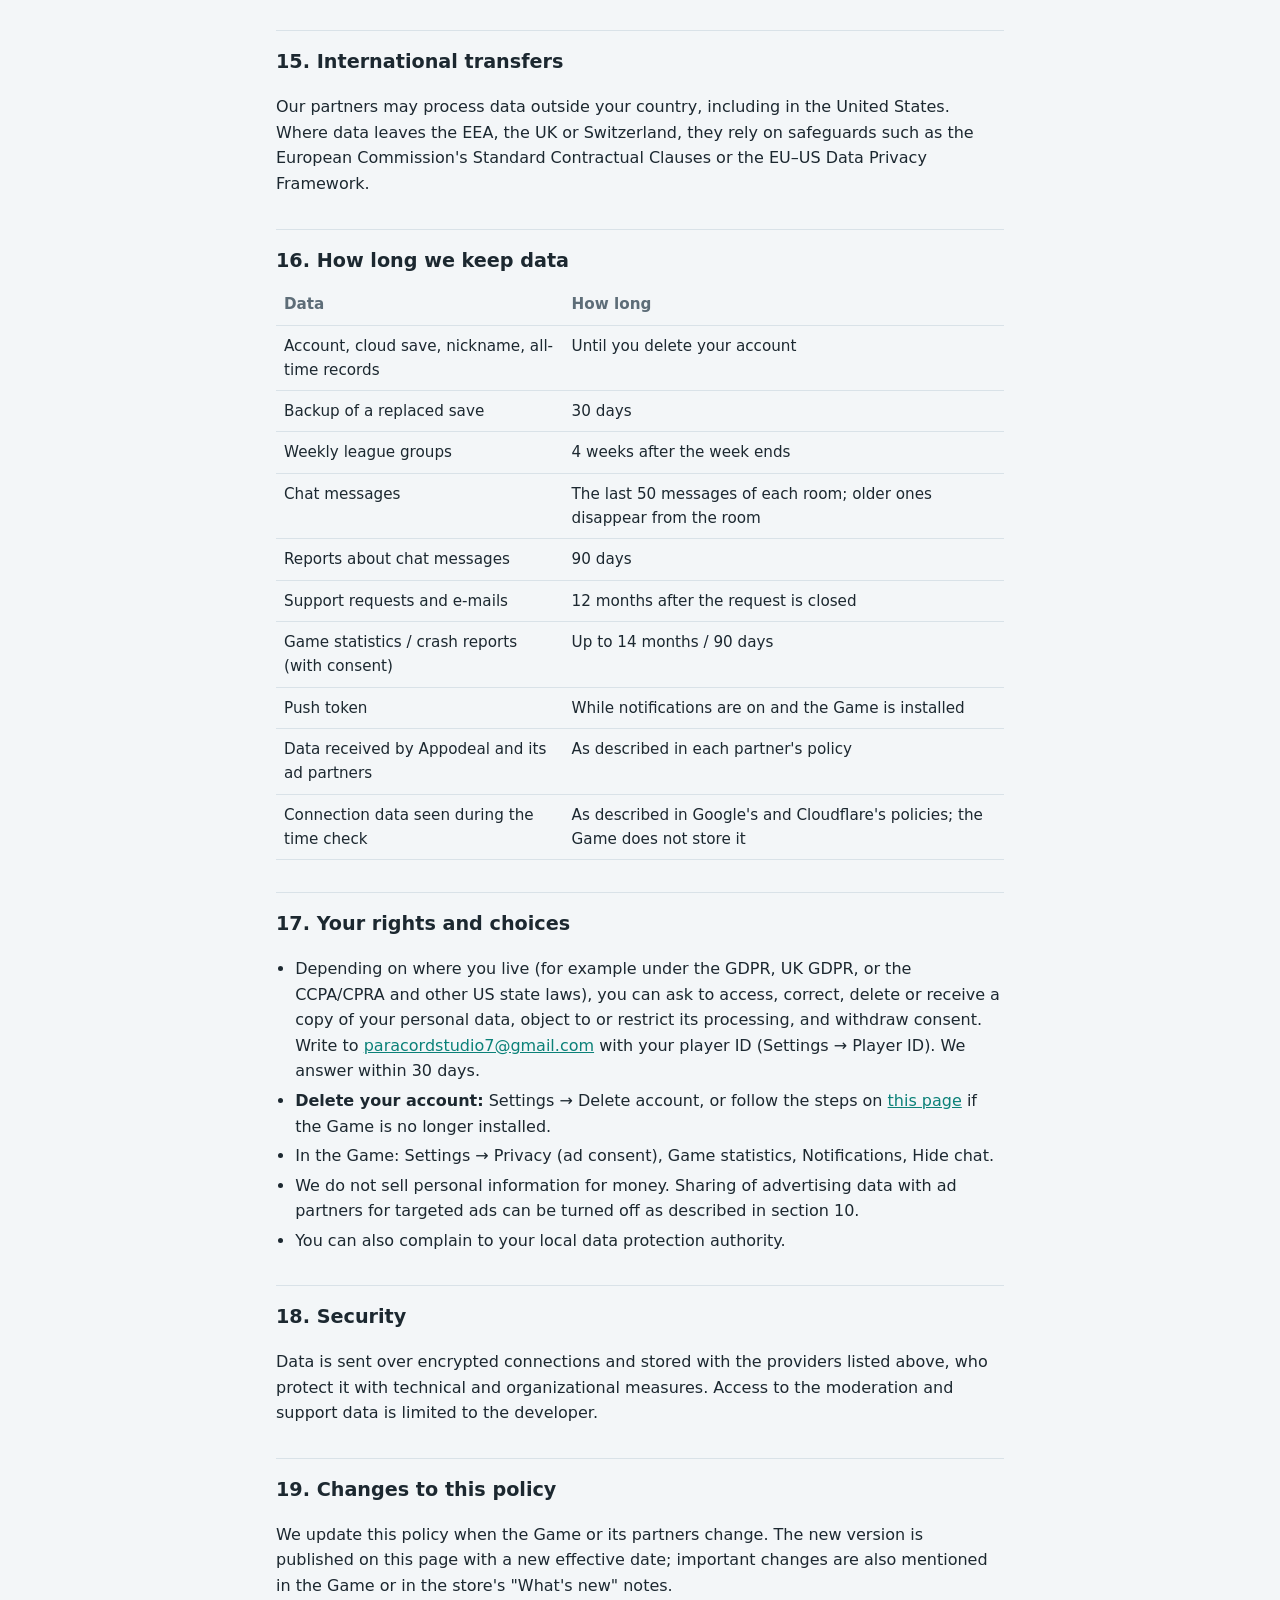
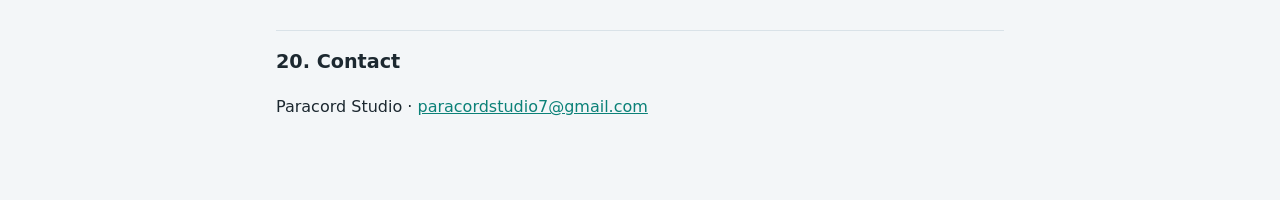
==== commit b7edfa1b: "Network time check: Google and Cloudflare see IP and user agent, the time anchor stays on the device" ====
--- a/index.html
+++ b/index.html
@@ -40,8 +40,8 @@
     <li>If the year shows that you are under 13, the Game runs in a limited mode: the Appodeal advertising SDK, Firebase
     Analytics and Firebase Crashlytics are not started at all and no Firebase Cloud Messaging token is registered; ad buttons
     are hidden and every ad reward comes by waiting instead; there is no chat and no notifications, and other players see
-    only an automatic name like "Mechanic-4F2A" in the league. Cloud saving
-    and purchases through the store still work. When the year of birth shows that the player has turned 13, the Game
+    only an automatic name like "Mechanic-4F2A" in the league. Cloud saving, purchases through the store and the network
+    time check (section 12) still work. When the year of birth shows that the player has turned 13, the Game
     switches to the normal mode and shows the consent screens first.</li>
     <li>We do not knowingly collect more data from children under 13 than this limited mode needs. If you believe a child has
     given us personal data, write to us and we will delete it.</li>
@@ -51,7 +51,9 @@
   <p>The Game saves your progress and settings on the device: currencies (bolts and cores), workshop, robot bodies and
   skins, unlocked zones, codex, achievements, tasks, language, sound and display settings, your year of birth and your player
   ID. A short log of recent runs is kept on the device and is attached to a support request only if you tick the box for it
-  (section 8). This data is deleted when you uninstall the Game or clear its data.</p>
+  (section 8). To keep daily rewards and timers fair, the Game also keeps a time anchor: the last confirmed network time,
+  how long the device had been running at that moment and the phone's restart counter. None of it leaves the device. This
+  data is deleted when you uninstall the Game or clear its data.</p>
 
   <h2>4. Account and player ID</h2>
   <ul>
@@ -159,6 +161,7 @@
       <tr><td>Game activity</td><td>Progress, run results, purchases in the Game</td><td>Unity (cloud save, league), Firebase with consent (statistics)</td></tr>
       <tr><td>Ad interactions</td><td>Ad loaded, shown, watched to the end, tapped</td><td>Appodeal and its ad partners: granting the reward, ad measurement</td></tr>
       <tr><td>Messages you write</td><td>Nickname, chat messages, support requests</td><td>Unity (Vivox, Cloud Code, Cloud Save): chat, moderation, support</td></tr>
+      <tr><td>Connection data for the time check</td><td>IP address and the technical name of the app and system (user agent); no player ID, cookies or other data are sent</td><td>Google and Cloudflare: at launch, on return to the Game and every 15 minutes the Game asks www.google.com (or www.cloudflare.com if Google does not answer) for the current time and reads only the time from the reply, so that changing the phone's clock cannot speed up daily rewards and timers</td></tr>
     </tbody>
   </table>
   </div>
@@ -175,7 +178,8 @@
     <li><strong>Google</strong> — Firebase Analytics, Crashlytics and Cloud Messaging, Google Play Games, Google Play Billing
     and the consent form: <a href="https://policies.google.com/privacy" rel="noopener">Google Privacy Policy</a>,
     <a href="https://firebase.google.com/support/privacy" rel="noopener">Firebase privacy information</a>,
-    <a href="https://policies.google.com/technologies/partner-sites" rel="noopener">how Google uses data from partner apps</a></li>
+    <a href="https://policies.google.com/technologies/partner-sites" rel="noopener">how Google uses data from partner apps</a>;
+    also the network time check (section 12)</li>
     <li><strong>Appodeal</strong> — ad mediation, including its BidMachine exchange:
     <a href="https://appodeal.com/privacy-policy/" rel="noopener">Appodeal Privacy Policy</a>,
     <a href="https://www.bidmachine.com/privacy-policy" rel="noopener">BidMachine Privacy Policy</a>.
@@ -192,6 +196,8 @@
       <a href="https://www.moloco.com/terms-and-policies/privacy-portal" rel="noopener">Moloco</a>. Appodeal keeps the full,
       current list with each partner's privacy policy and opt-out link on its
       <a href="https://appodeal.com/partners-privacy-policies/" rel="noopener">partners' privacy policies page</a>.</li>
+    <li><strong>Cloudflare</strong> — the backup network time check (section 12):
+    <a href="https://www.cloudflare.com/privacypolicy/" rel="noopener">Cloudflare Privacy Policy</a></li>
     <li><strong>Apple</strong> — the App Store, if you play on iPhone or iPad:
     <a href="https://www.apple.com/legal/privacy/" rel="noopener">Apple Privacy Policy</a></li>
   </ul>
@@ -227,6 +233,7 @@
       <tr><td>Game statistics / crash reports (with consent)</td><td>Up to 14 months / 90 days</td></tr>
       <tr><td>Push token</td><td>While notifications are on and the Game is installed</td></tr>
       <tr><td>Data received by Appodeal and its ad partners</td><td>As described in each partner's policy</td></tr>
+      <tr><td>Connection data seen during the time check</td><td>As described in Google's and Cloudflare's policies; the Game does not store it</td></tr>
     </tbody>
   </table>
   </div>
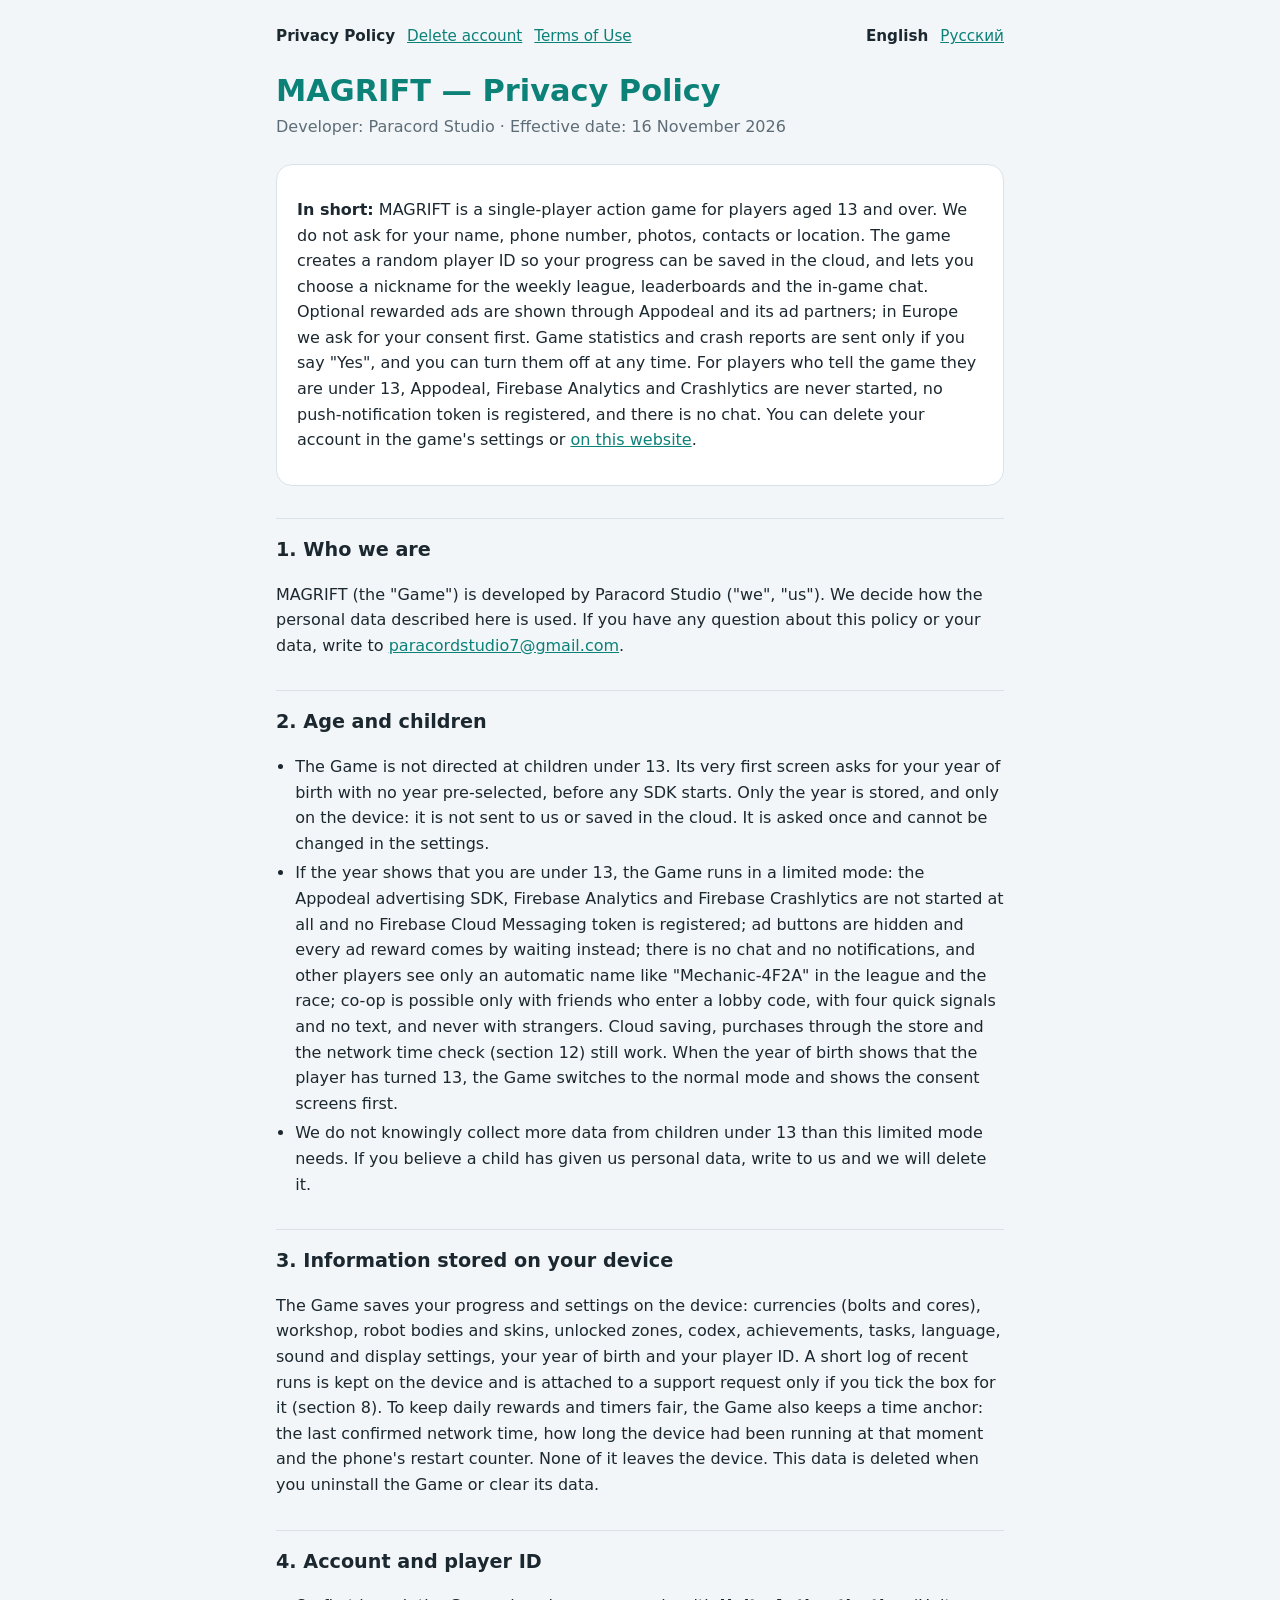
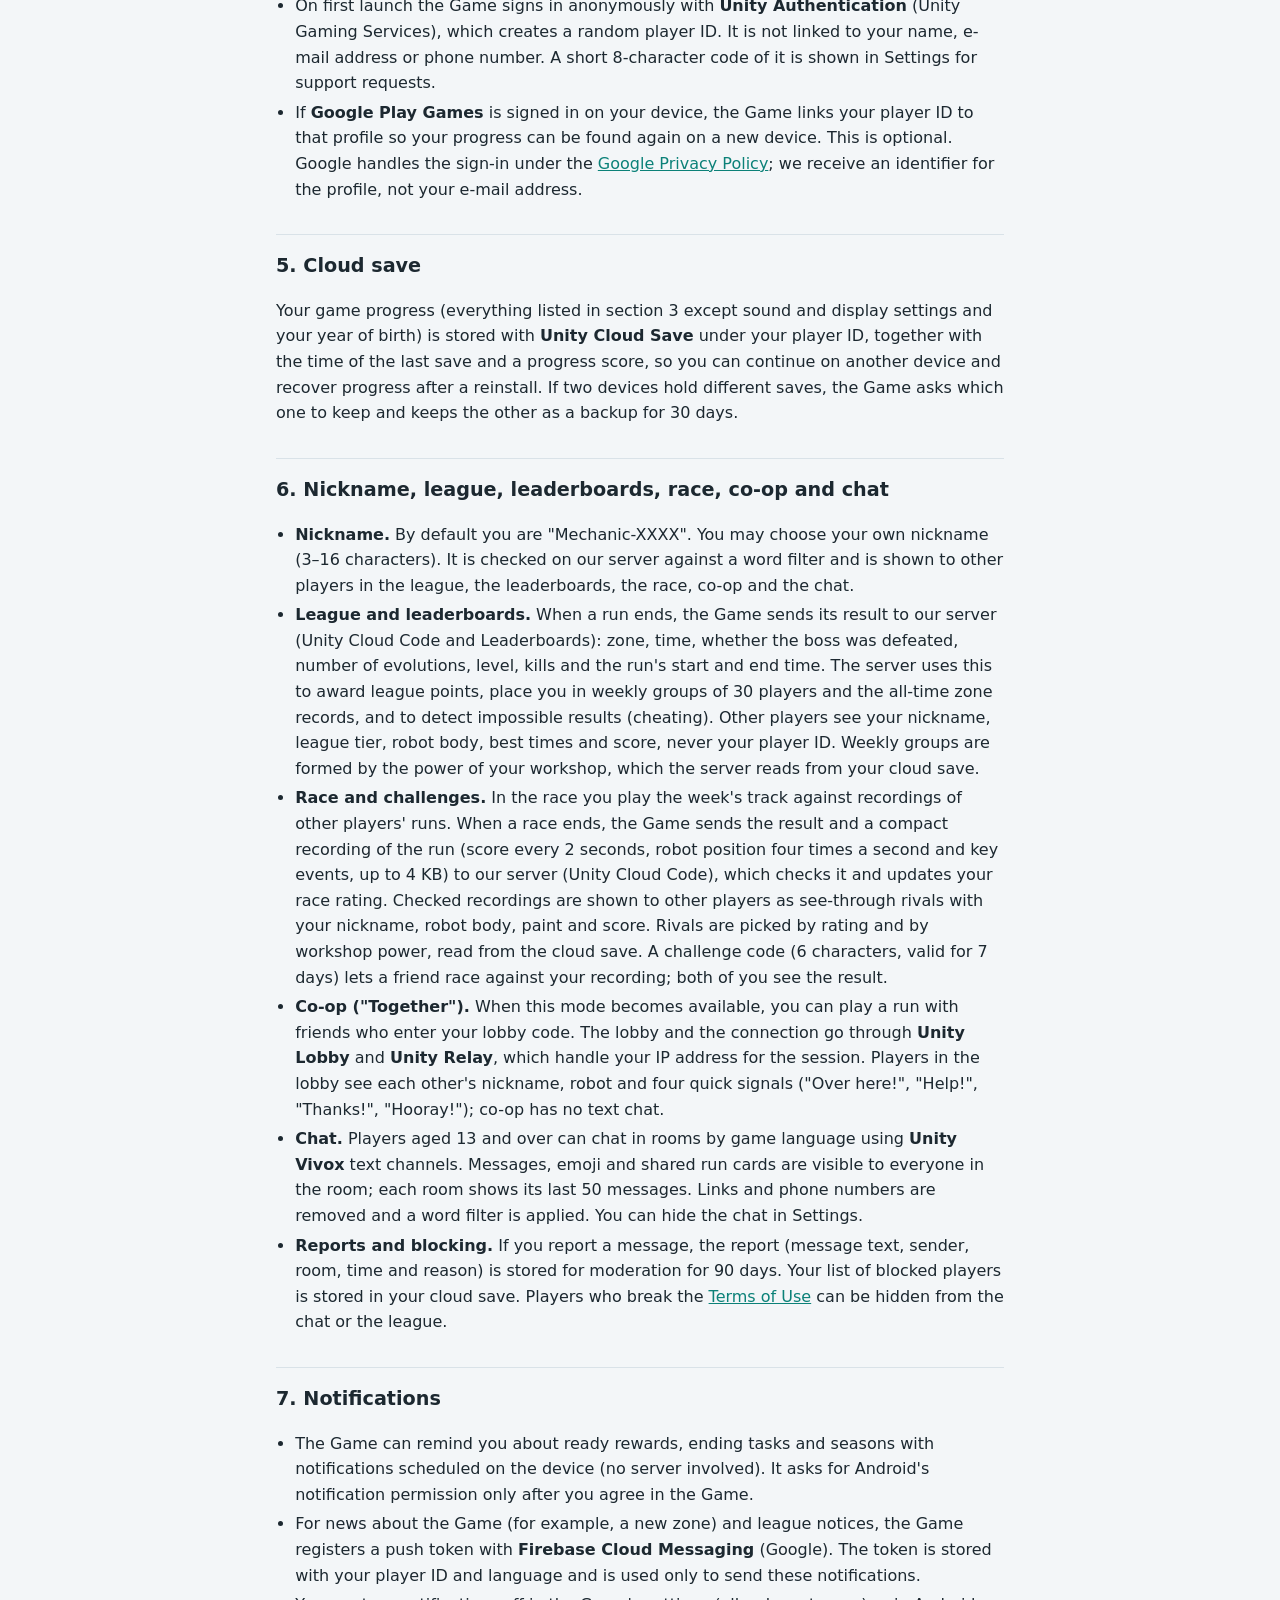
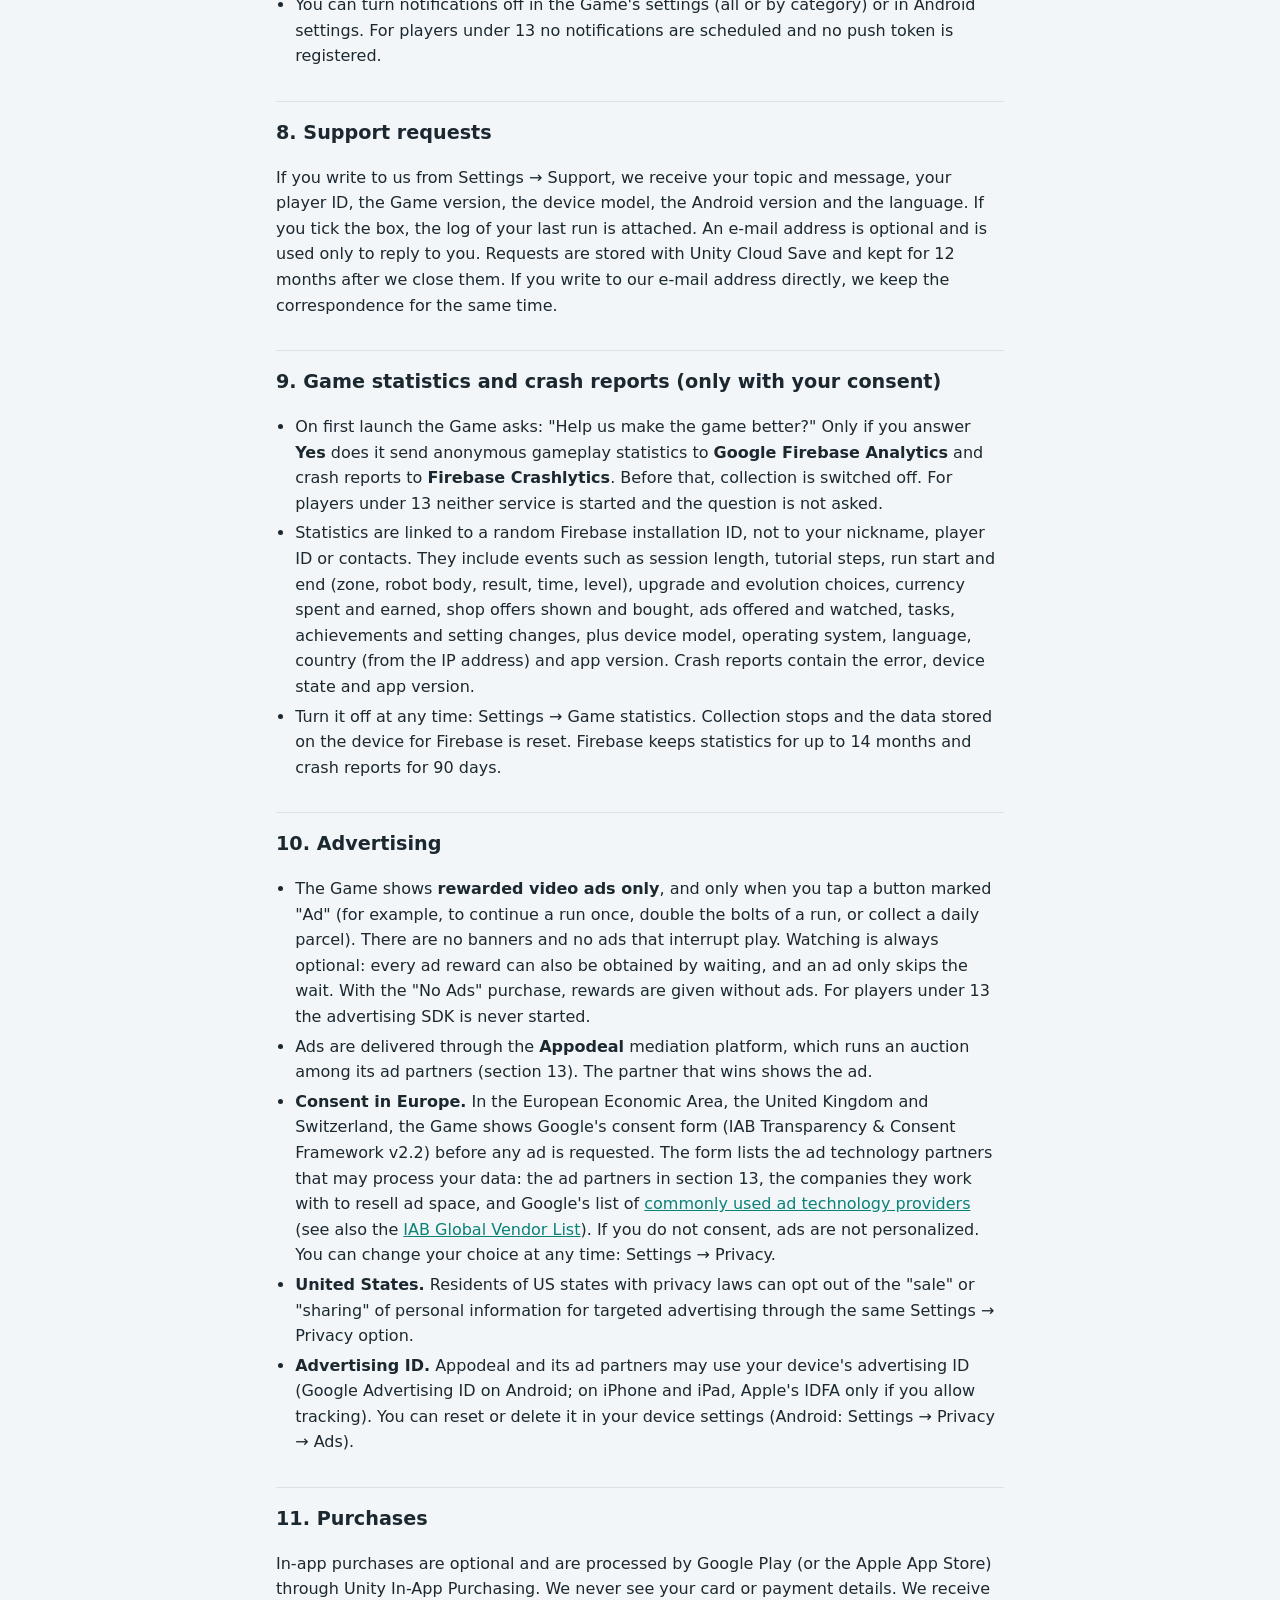
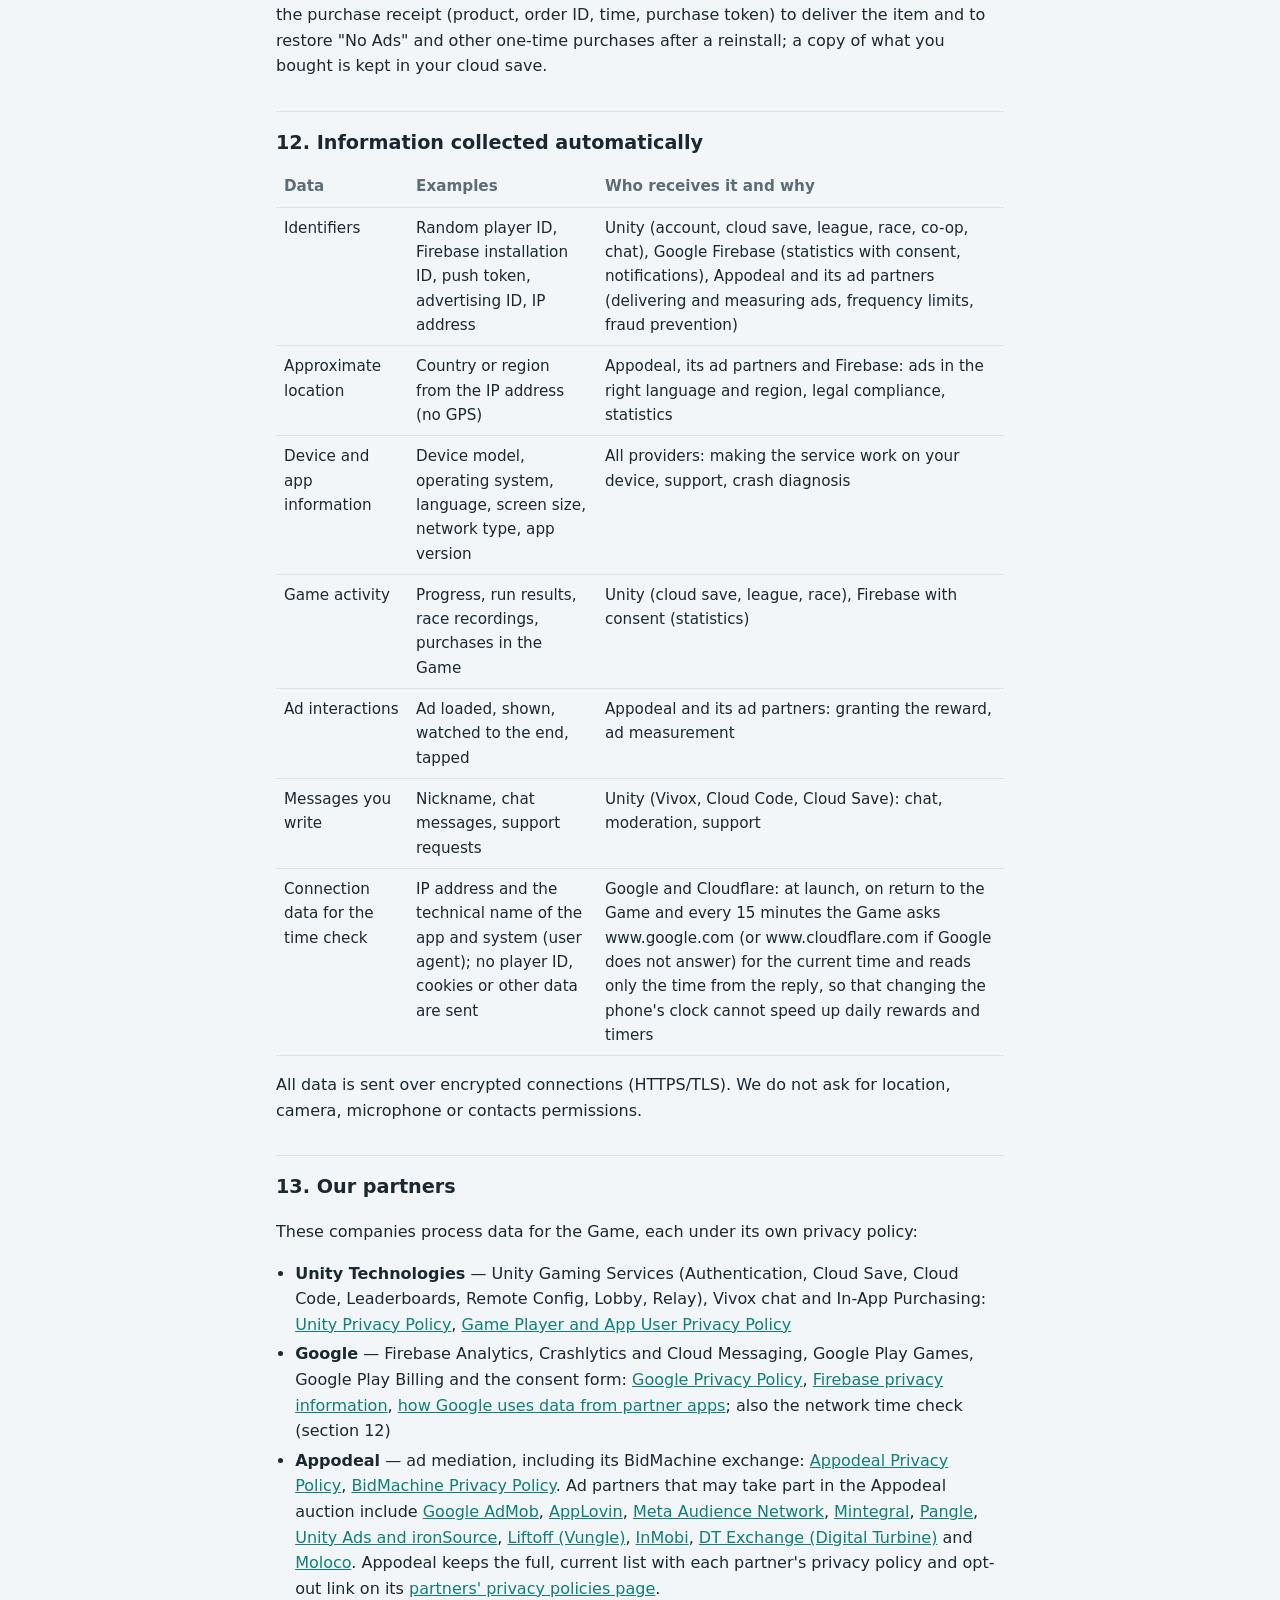
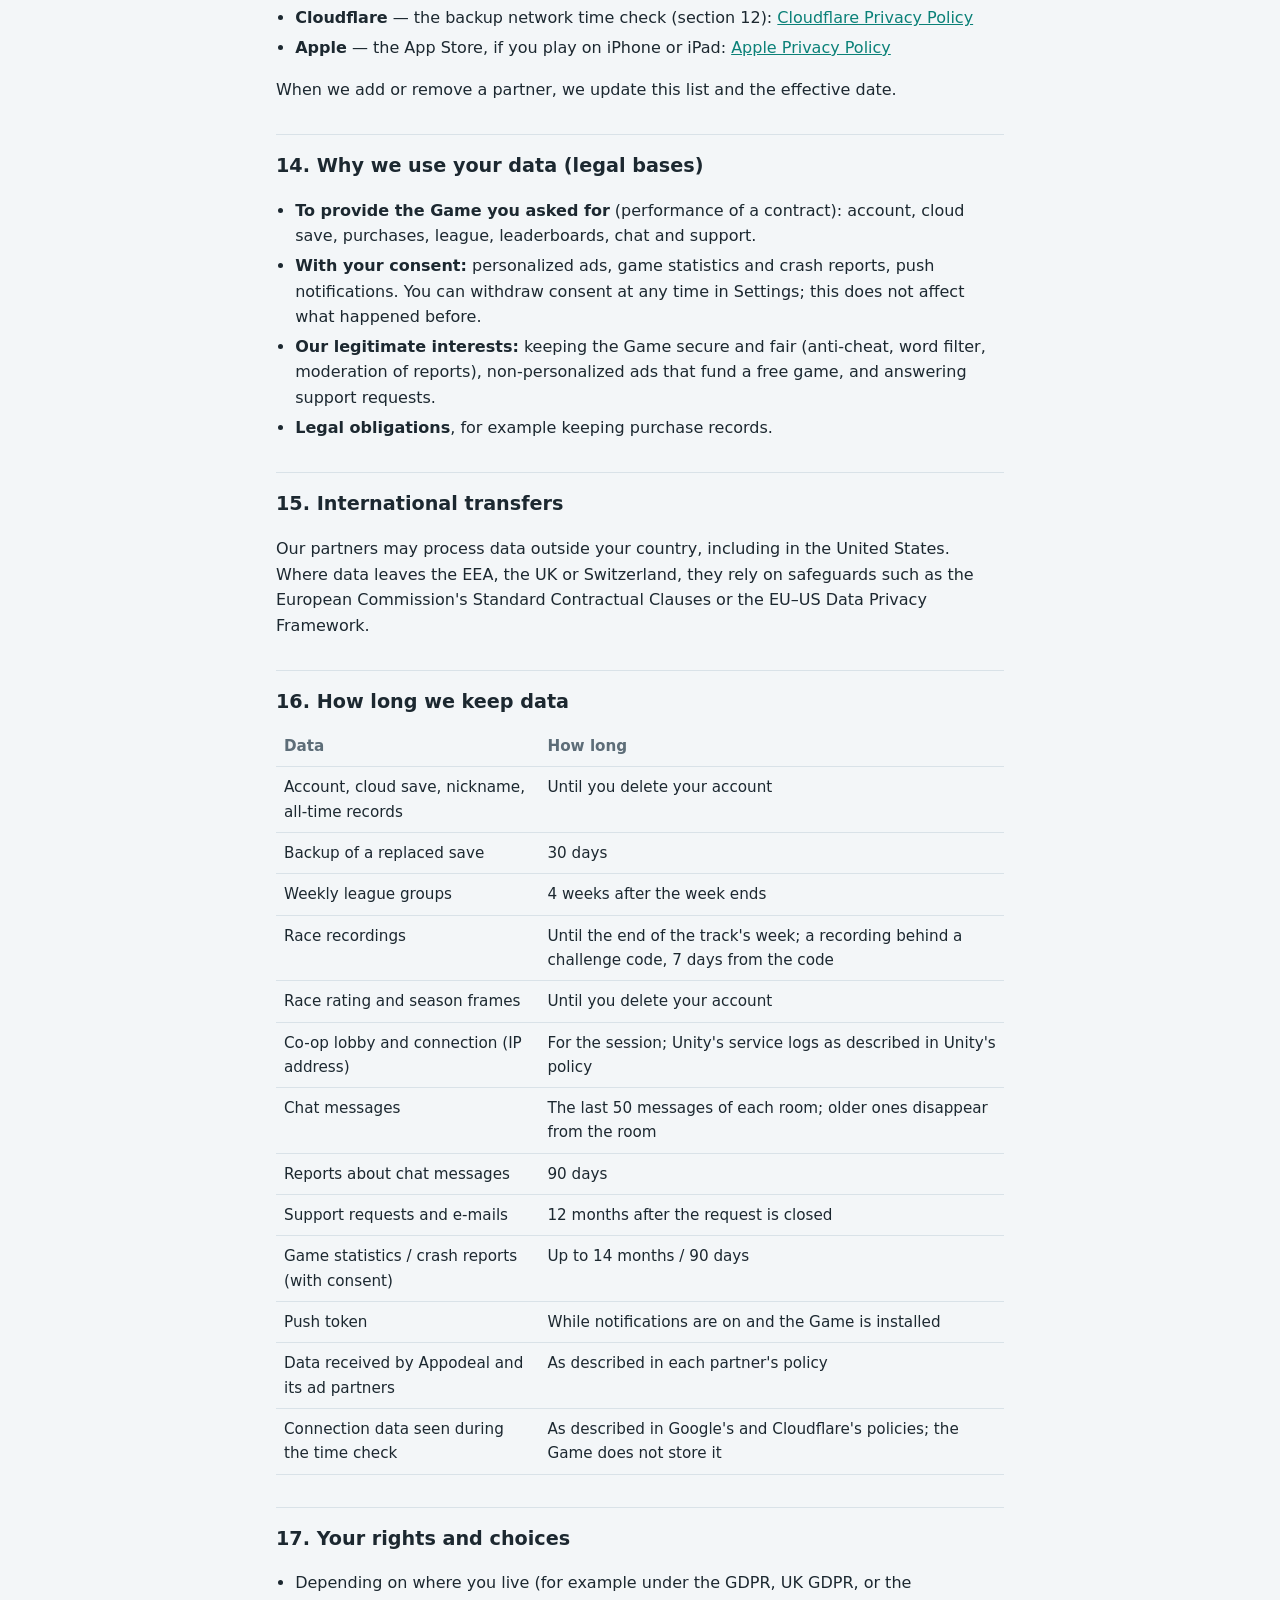
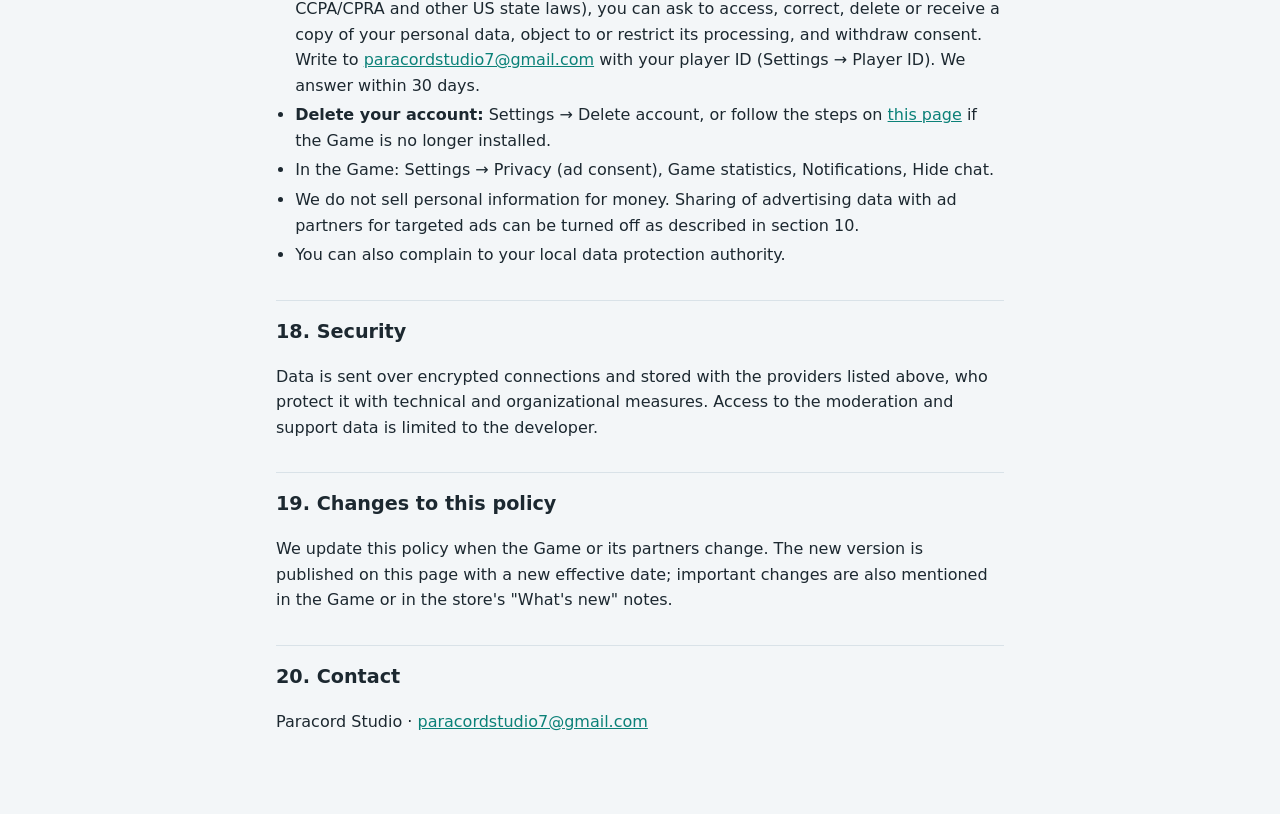
==== commit a3e9047d: "Race, challenge codes and co-op (Unity Lobby, Relay) per 20_multiplayer: what other players see, ret" ====
--- a/index.html
+++ b/index.html
@@ -40,7 +40,8 @@
     <li>If the year shows that you are under 13, the Game runs in a limited mode: the Appodeal advertising SDK, Firebase
     Analytics and Firebase Crashlytics are not started at all and no Firebase Cloud Messaging token is registered; ad buttons
     are hidden and every ad reward comes by waiting instead; there is no chat and no notifications, and other players see
-    only an automatic name like "Mechanic-4F2A" in the league. Cloud saving, purchases through the store and the network
+    only an automatic name like "Mechanic-4F2A" in the league and the race; co-op is possible only with friends who enter a
+    lobby code, with four quick signals and no text, and never with strangers. Cloud saving, purchases through the store and the network
     time check (section 12) still work. When the year of birth shows that the player has turned 13, the Game
     switches to the normal mode and shows the consent screens first.</li>
     <li>We do not knowingly collect more data from children under 13 than this limited mode needs. If you believe a child has
@@ -72,16 +73,27 @@
   you can continue on another device and recover progress after a reinstall. If two devices hold different saves, the Game
   asks which one to keep and keeps the other as a backup for 30 days.</p>
 
-  <h2>6. Nickname, league, leaderboards and chat</h2>
+  <h2>6. Nickname, league, leaderboards, race, co-op and chat</h2>
   <ul>
     <li><strong>Nickname.</strong> By default you are "Mechanic-XXXX". You may choose your own nickname (3–16 characters).
-    It is checked on our server against a word filter and is shown to other players in the league, the leaderboards and the
-    chat.</li>
+    It is checked on our server against a word filter and is shown to other players in the league, the leaderboards, the
+    race, co-op and the chat.</li>
     <li><strong>League and leaderboards.</strong> When a run ends, the Game sends its result to our server (Unity Cloud Code
     and Leaderboards): zone, time, whether the boss was defeated, number of evolutions, level, kills and the run's start and
     end time. The server uses this to award league points, place you in weekly groups of 30 players and the all-time zone
     records, and to detect impossible results (cheating). Other players see your nickname, league tier, robot body, best times
-    and score, never your player ID.</li>
+    and score, never your player ID. Weekly groups are formed by the power of your workshop, which the server reads from your
+    cloud save.</li>
+    <li><strong>Race and challenges.</strong> In the race you play the week's track against recordings of other players'
+    runs. When a race ends, the Game sends the result and a compact recording of the run (score every 2 seconds, robot
+    position four times a second and key events, up to 4 KB) to our server (Unity Cloud Code), which checks it and updates
+    your race rating. Checked recordings are shown to other players as see-through rivals with your nickname, robot body,
+    paint and score. Rivals are picked by rating and by workshop power, read from the cloud save. A challenge code
+    (6 characters, valid for 7 days) lets a friend race against your recording; both of you see the result.</li>
+    <li><strong>Co-op ("Together").</strong> When this mode becomes available, you can play a run with friends who enter your
+    lobby code. The lobby and the connection go through <strong>Unity Lobby</strong> and <strong>Unity Relay</strong>,
+    which handle your IP address for the session. Players in the lobby see each other's nickname, robot and four quick
+    signals ("Over here!", "Help!", "Thanks!", "Hooray!"); co-op has no text chat.</li>
     <li><strong>Chat.</strong> Players aged 13 and over can chat in rooms by game language using <strong>Unity Vivox</strong>
     text channels. Messages, emoji and shared run cards are visible to everyone in the room; each room shows its last 50
     messages. Links and phone numbers are removed and a word filter is applied. You can hide the chat in Settings.</li>
@@ -155,10 +167,10 @@
   <table>
     <thead><tr><th>Data</th><th>Examples</th><th>Who receives it and why</th></tr></thead>
     <tbody>
-      <tr><td>Identifiers</td><td>Random player ID, Firebase installation ID, push token, advertising ID, IP address</td><td>Unity (account, cloud save, league, chat), Google Firebase (statistics with consent, notifications), Appodeal and its ad partners (delivering and measuring ads, frequency limits, fraud prevention)</td></tr>
+      <tr><td>Identifiers</td><td>Random player ID, Firebase installation ID, push token, advertising ID, IP address</td><td>Unity (account, cloud save, league, race, co-op, chat), Google Firebase (statistics with consent, notifications), Appodeal and its ad partners (delivering and measuring ads, frequency limits, fraud prevention)</td></tr>
       <tr><td>Approximate location</td><td>Country or region from the IP address (no GPS)</td><td>Appodeal, its ad partners and Firebase: ads in the right language and region, legal compliance, statistics</td></tr>
       <tr><td>Device and app information</td><td>Device model, operating system, language, screen size, network type, app version</td><td>All providers: making the service work on your device, support, crash diagnosis</td></tr>
-      <tr><td>Game activity</td><td>Progress, run results, purchases in the Game</td><td>Unity (cloud save, league), Firebase with consent (statistics)</td></tr>
+      <tr><td>Game activity</td><td>Progress, run results, race recordings, purchases in the Game</td><td>Unity (cloud save, league, race), Firebase with consent (statistics)</td></tr>
       <tr><td>Ad interactions</td><td>Ad loaded, shown, watched to the end, tapped</td><td>Appodeal and its ad partners: granting the reward, ad measurement</td></tr>
       <tr><td>Messages you write</td><td>Nickname, chat messages, support requests</td><td>Unity (Vivox, Cloud Code, Cloud Save): chat, moderation, support</td></tr>
       <tr><td>Connection data for the time check</td><td>IP address and the technical name of the app and system (user agent); no player ID, cookies or other data are sent</td><td>Google and Cloudflare: at launch, on return to the Game and every 15 minutes the Game asks www.google.com (or www.cloudflare.com if Google does not answer) for the current time and reads only the time from the reply, so that changing the phone's clock cannot speed up daily rewards and timers</td></tr>
@@ -172,7 +184,7 @@
   <p>These companies process data for the Game, each under its own privacy policy:</p>
   <ul>
     <li><strong>Unity Technologies</strong> — Unity Gaming Services (Authentication, Cloud Save, Cloud Code, Leaderboards,
-    Remote Config), Vivox chat and In-App Purchasing:
+    Remote Config, Lobby, Relay), Vivox chat and In-App Purchasing:
     <a href="https://unity.com/legal/privacy-policy" rel="noopener">Unity Privacy Policy</a>,
     <a href="https://unity.com/legal/game-player-and-app-user-privacy-policy" rel="noopener">Game Player and App User Privacy Policy</a></li>
     <li><strong>Google</strong> — Firebase Analytics, Crashlytics and Cloud Messaging, Google Play Games, Google Play Billing
@@ -227,6 +239,9 @@
       <tr><td>Account, cloud save, nickname, all-time records</td><td>Until you delete your account</td></tr>
       <tr><td>Backup of a replaced save</td><td>30 days</td></tr>
       <tr><td>Weekly league groups</td><td>4 weeks after the week ends</td></tr>
+      <tr><td>Race recordings</td><td>Until the end of the track's week; a recording behind a challenge code, 7 days from the code</td></tr>
+      <tr><td>Race rating and season frames</td><td>Until you delete your account</td></tr>
+      <tr><td>Co-op lobby and connection (IP address)</td><td>For the session; Unity's service logs as described in Unity's policy</td></tr>
       <tr><td>Chat messages</td><td>The last 50 messages of each room; older ones disappear from the room</td></tr>
       <tr><td>Reports about chat messages</td><td>90 days</td></tr>
       <tr><td>Support requests and e-mails</td><td>12 months after the request is closed</td></tr>
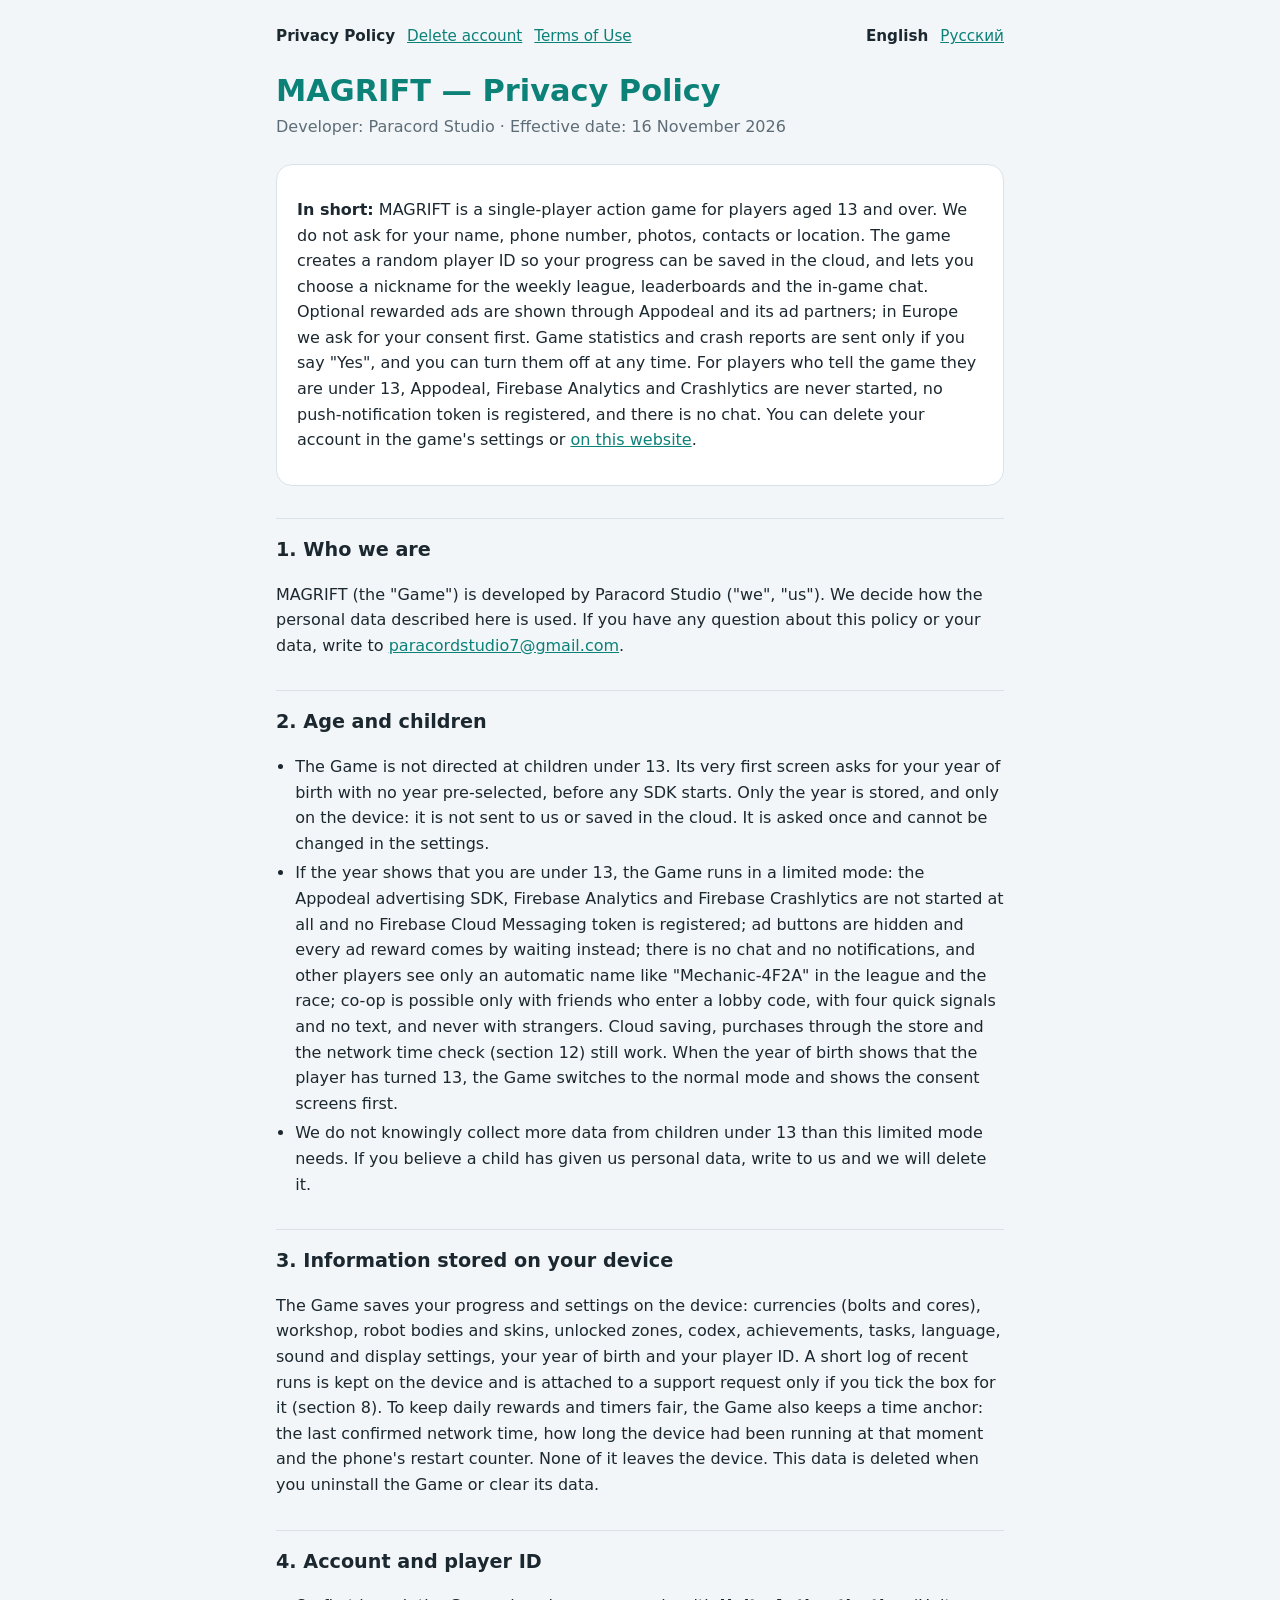
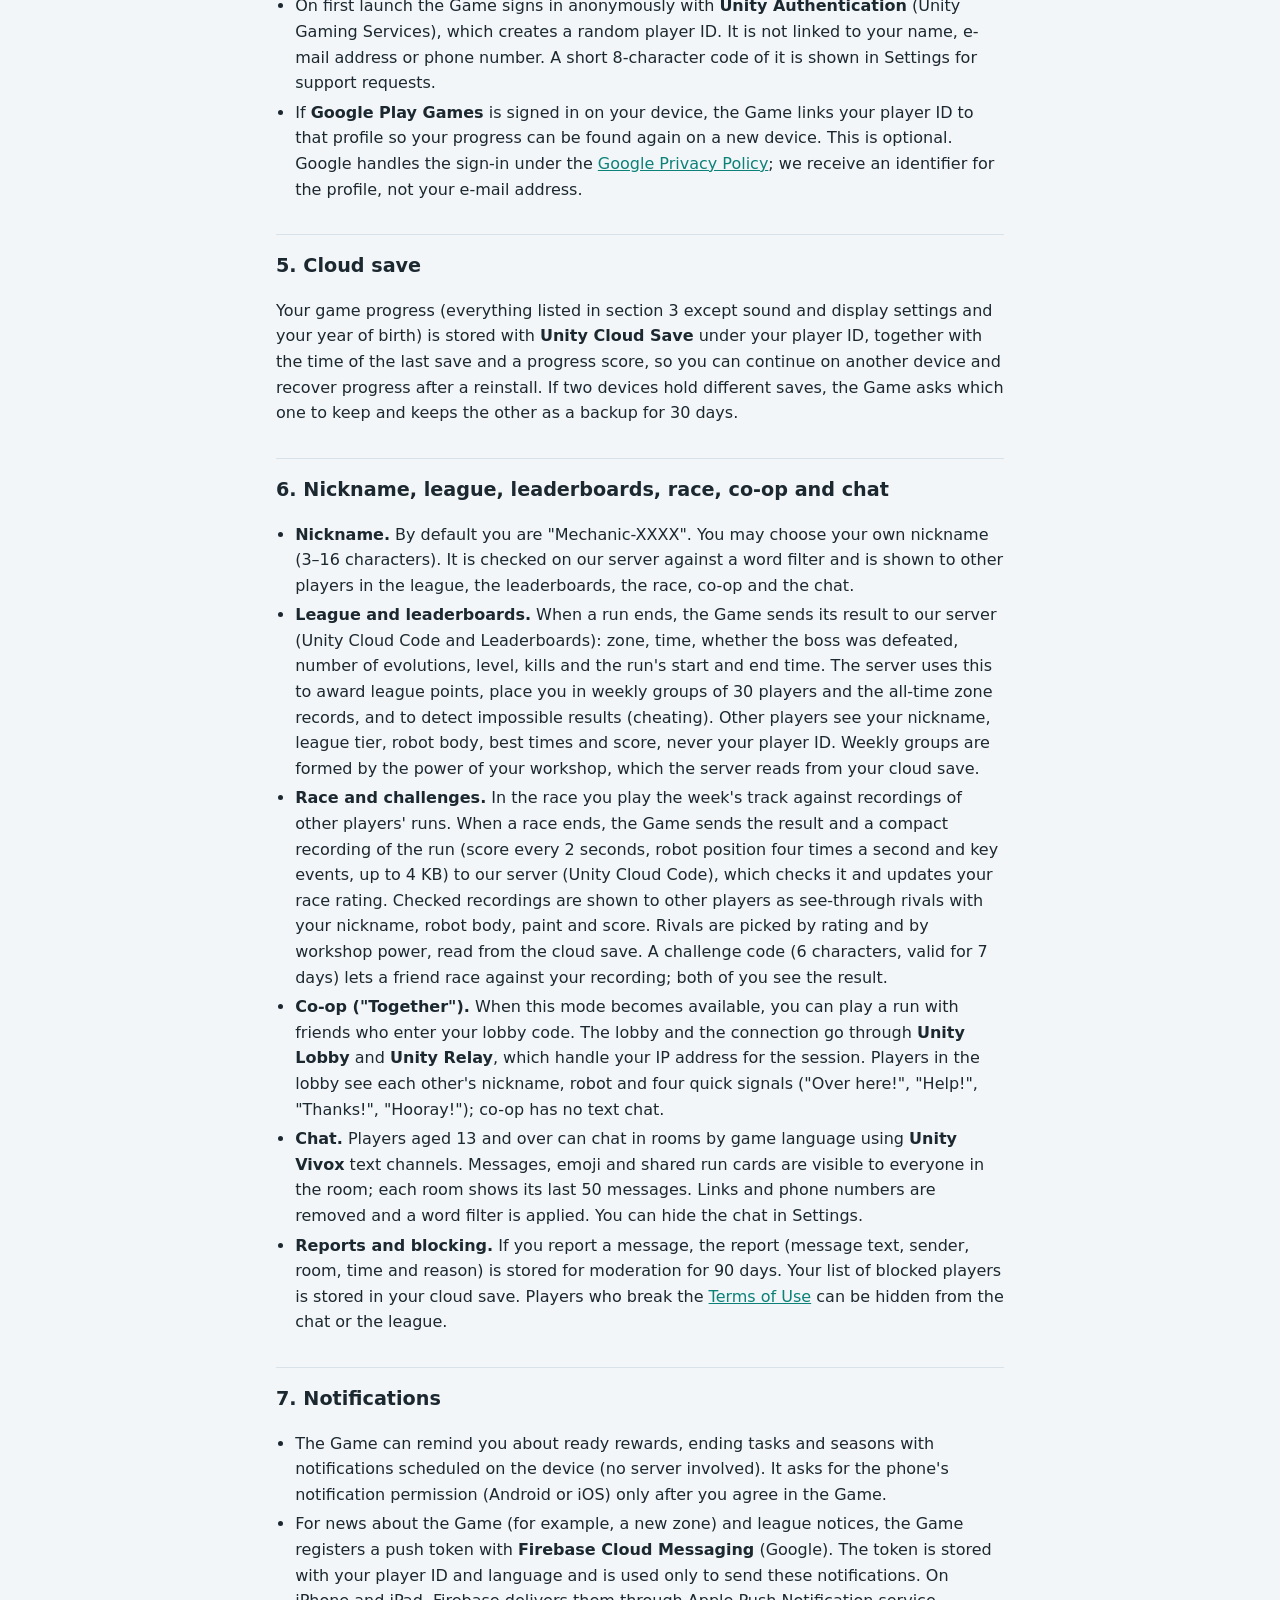
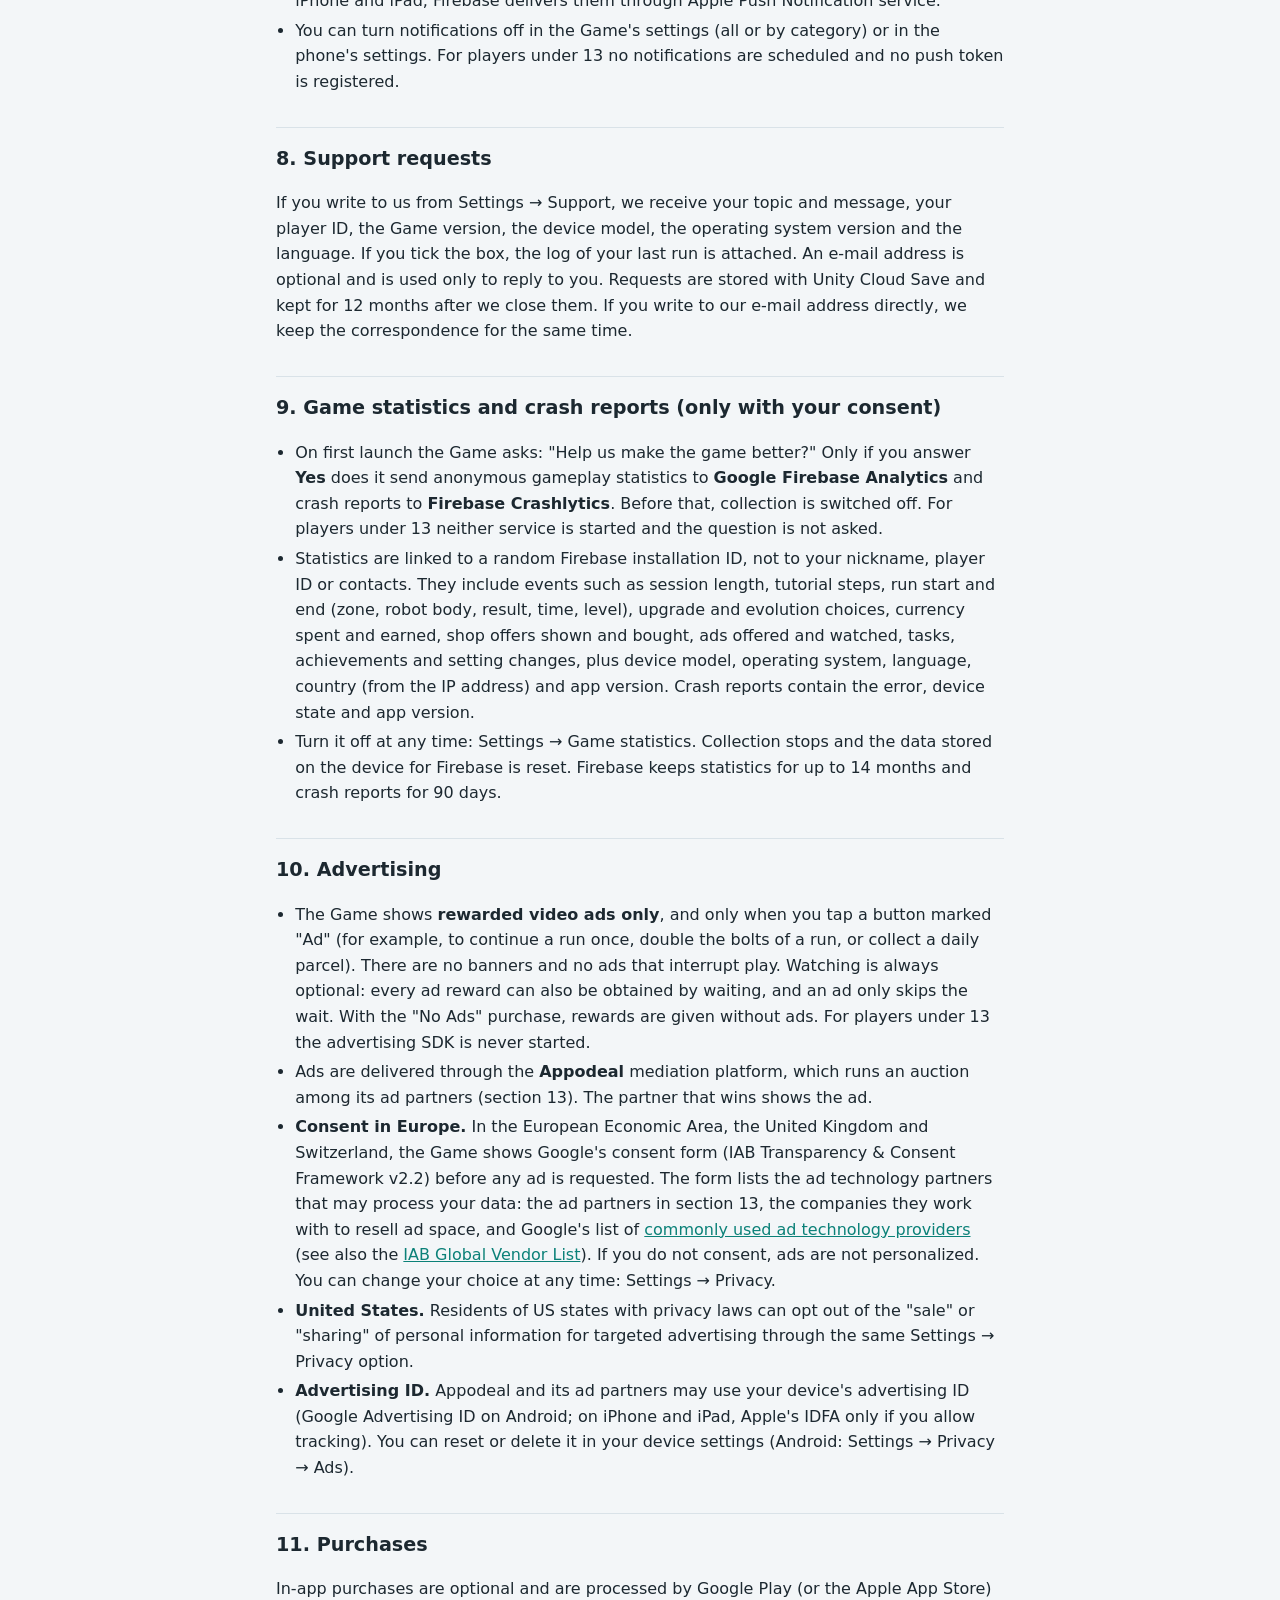
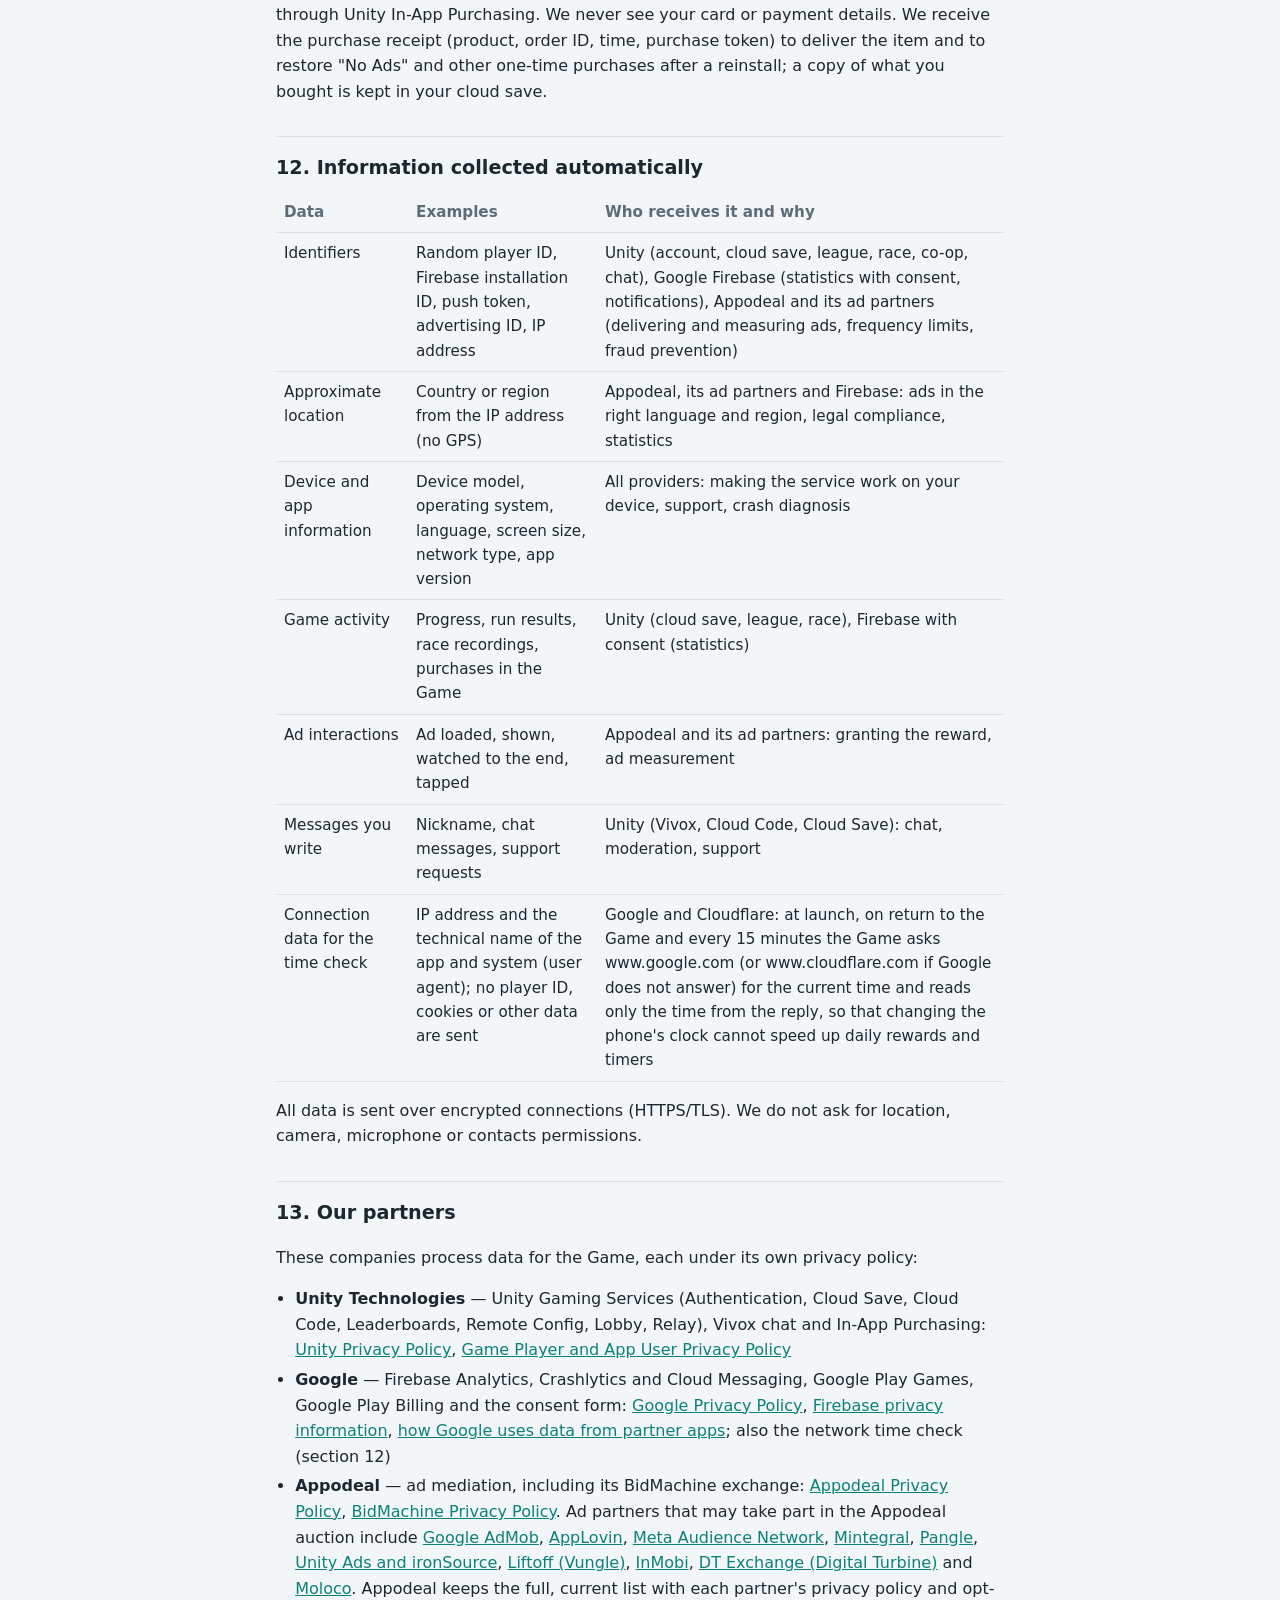
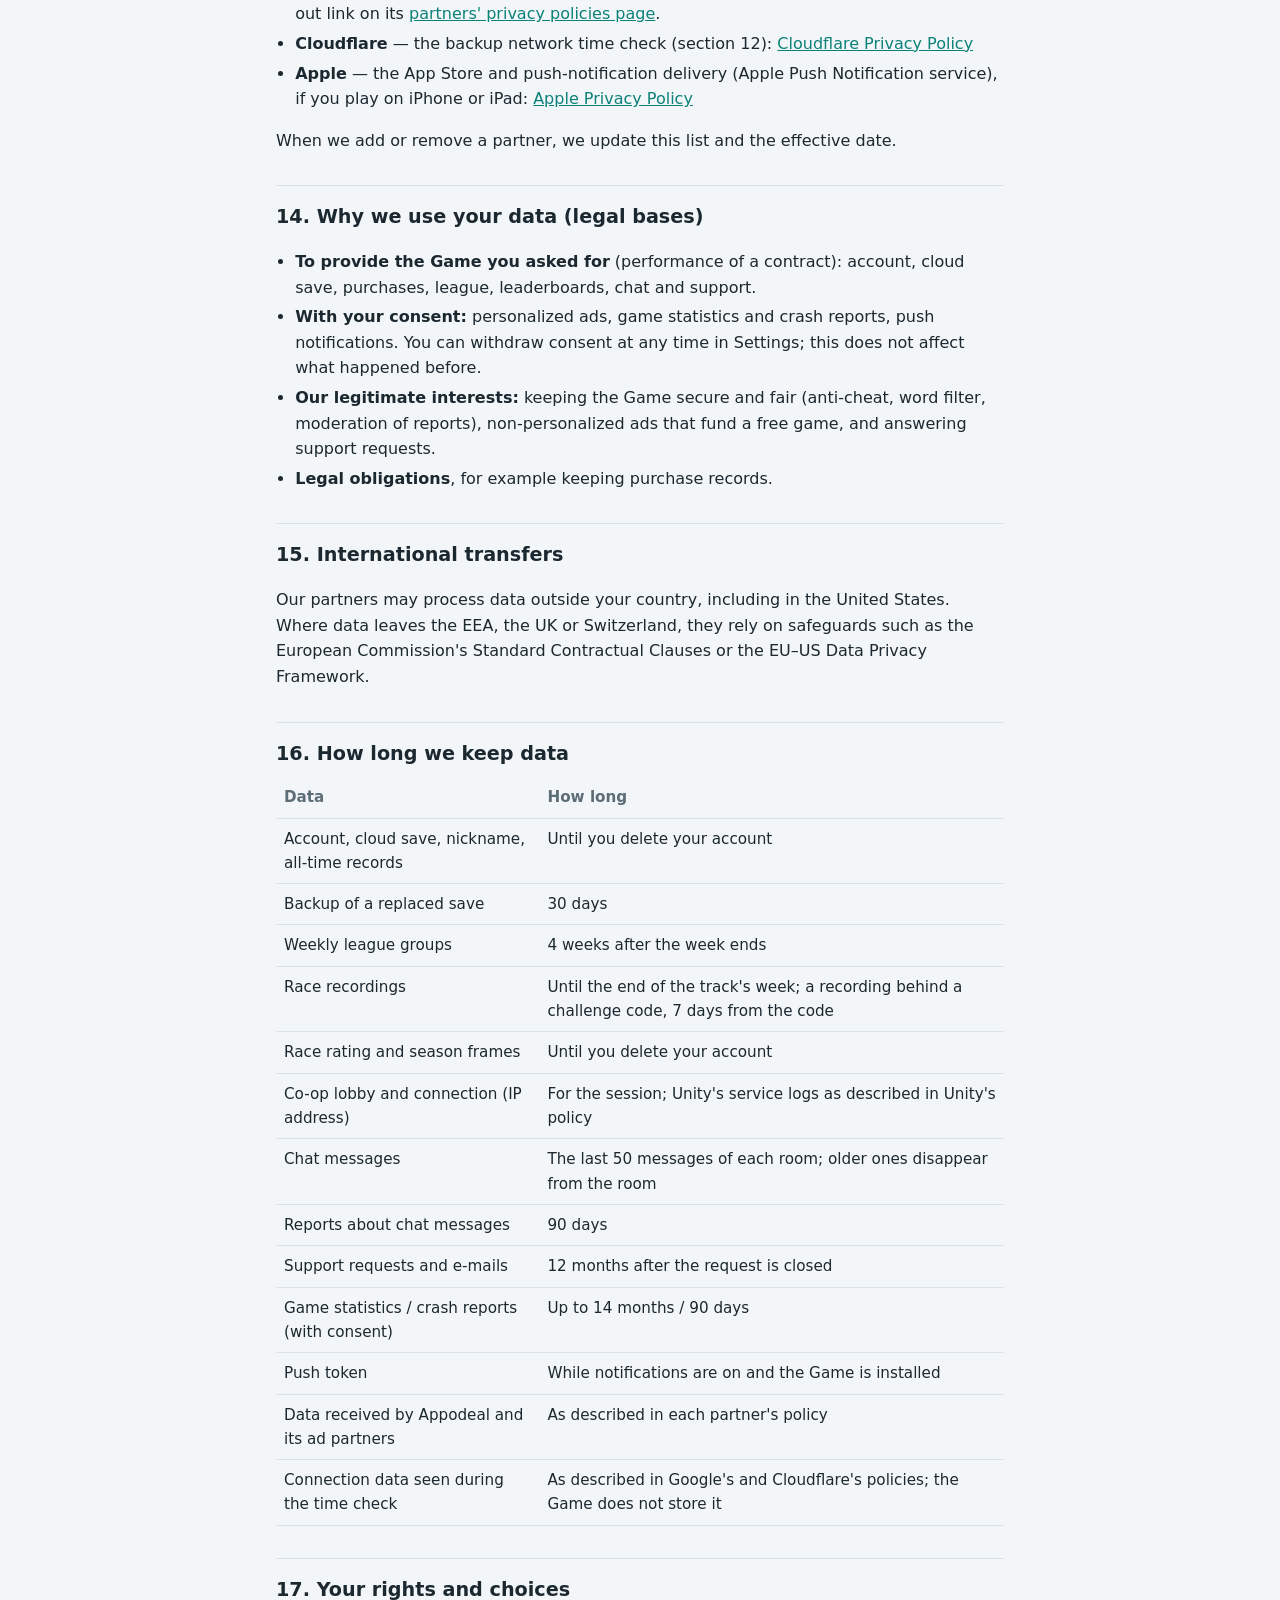
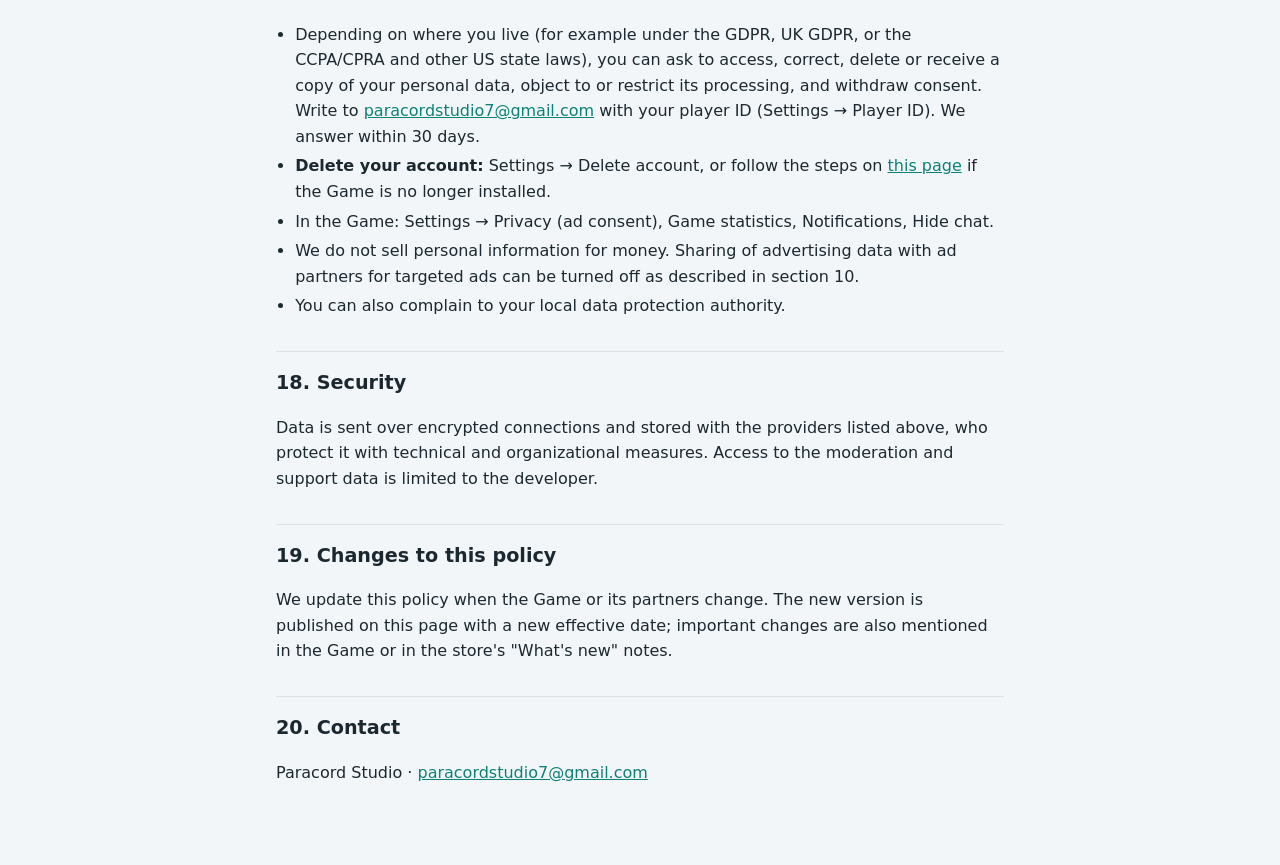
==== commit a8052a0d: "iOS wording now that Firebase has an iOS app: phone notification permission (Android or iOS), APNs d" ====
--- a/index.html
+++ b/index.html
@@ -105,17 +105,18 @@
   <h2>7. Notifications</h2>
   <ul>
     <li>The Game can remind you about ready rewards, ending tasks and seasons with notifications scheduled on the device
-    (no server involved). It asks for Android's notification permission only after you agree in the Game.</li>
+    (no server involved). It asks for the phone's notification permission (Android or iOS) only after you agree in the Game.</li>
     <li>For news about the Game (for example, a new zone) and league notices, the Game registers a push token with
     <strong>Firebase Cloud Messaging</strong> (Google). The token is stored with your player ID and language and is used
-    only to send these notifications.</li>
-    <li>You can turn notifications off in the Game's settings (all or by category) or in Android settings. For players under
+    only to send these notifications. On iPhone and iPad, Firebase delivers them through Apple Push Notification
+    service.</li>
+    <li>You can turn notifications off in the Game's settings (all or by category) or in the phone's settings. For players under
     13 no notifications are scheduled and no push token is registered.</li>
   </ul>
 
   <h2>8. Support requests</h2>
   <p>If you write to us from Settings → Support, we receive your topic and message, your player ID, the Game version, the
-  device model, the Android version and the language. If you tick the box, the log of your last run is attached. An e-mail
+  device model, the operating system version and the language. If you tick the box, the log of your last run is attached. An e-mail
   address is optional and is used only to reply to you. Requests are stored with Unity Cloud Save and kept for 12 months
   after we close them. If you write to our e-mail address directly, we keep the correspondence for the same time.</p>
 
@@ -210,7 +211,8 @@
       <a href="https://appodeal.com/partners-privacy-policies/" rel="noopener">partners' privacy policies page</a>.</li>
     <li><strong>Cloudflare</strong> — the backup network time check (section 12):
     <a href="https://www.cloudflare.com/privacypolicy/" rel="noopener">Cloudflare Privacy Policy</a></li>
-    <li><strong>Apple</strong> — the App Store, if you play on iPhone or iPad:
+    <li><strong>Apple</strong> — the App Store and push-notification delivery (Apple Push Notification service), if you
+    play on iPhone or iPad:
     <a href="https://www.apple.com/legal/privacy/" rel="noopener">Apple Privacy Policy</a></li>
   </ul>
   <p>When we add or remove a partner, we update this list and the effective date.</p>
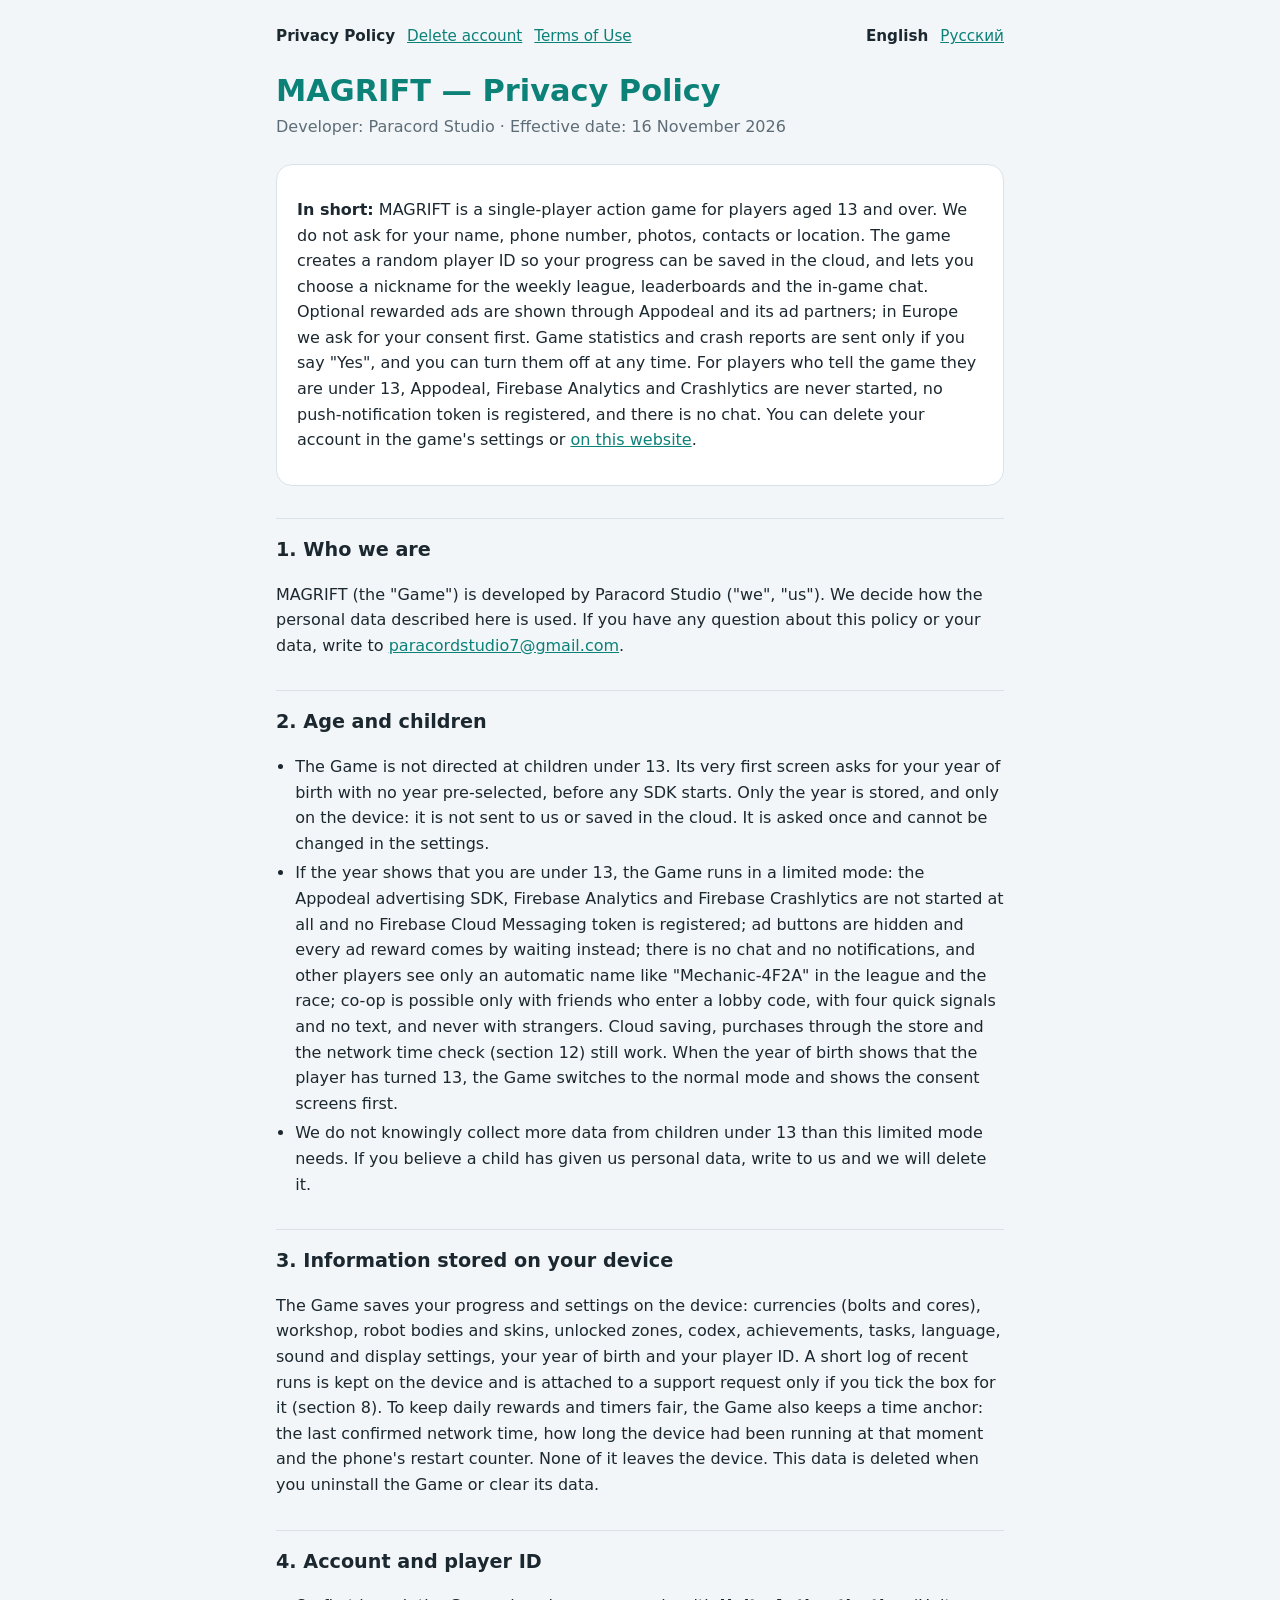
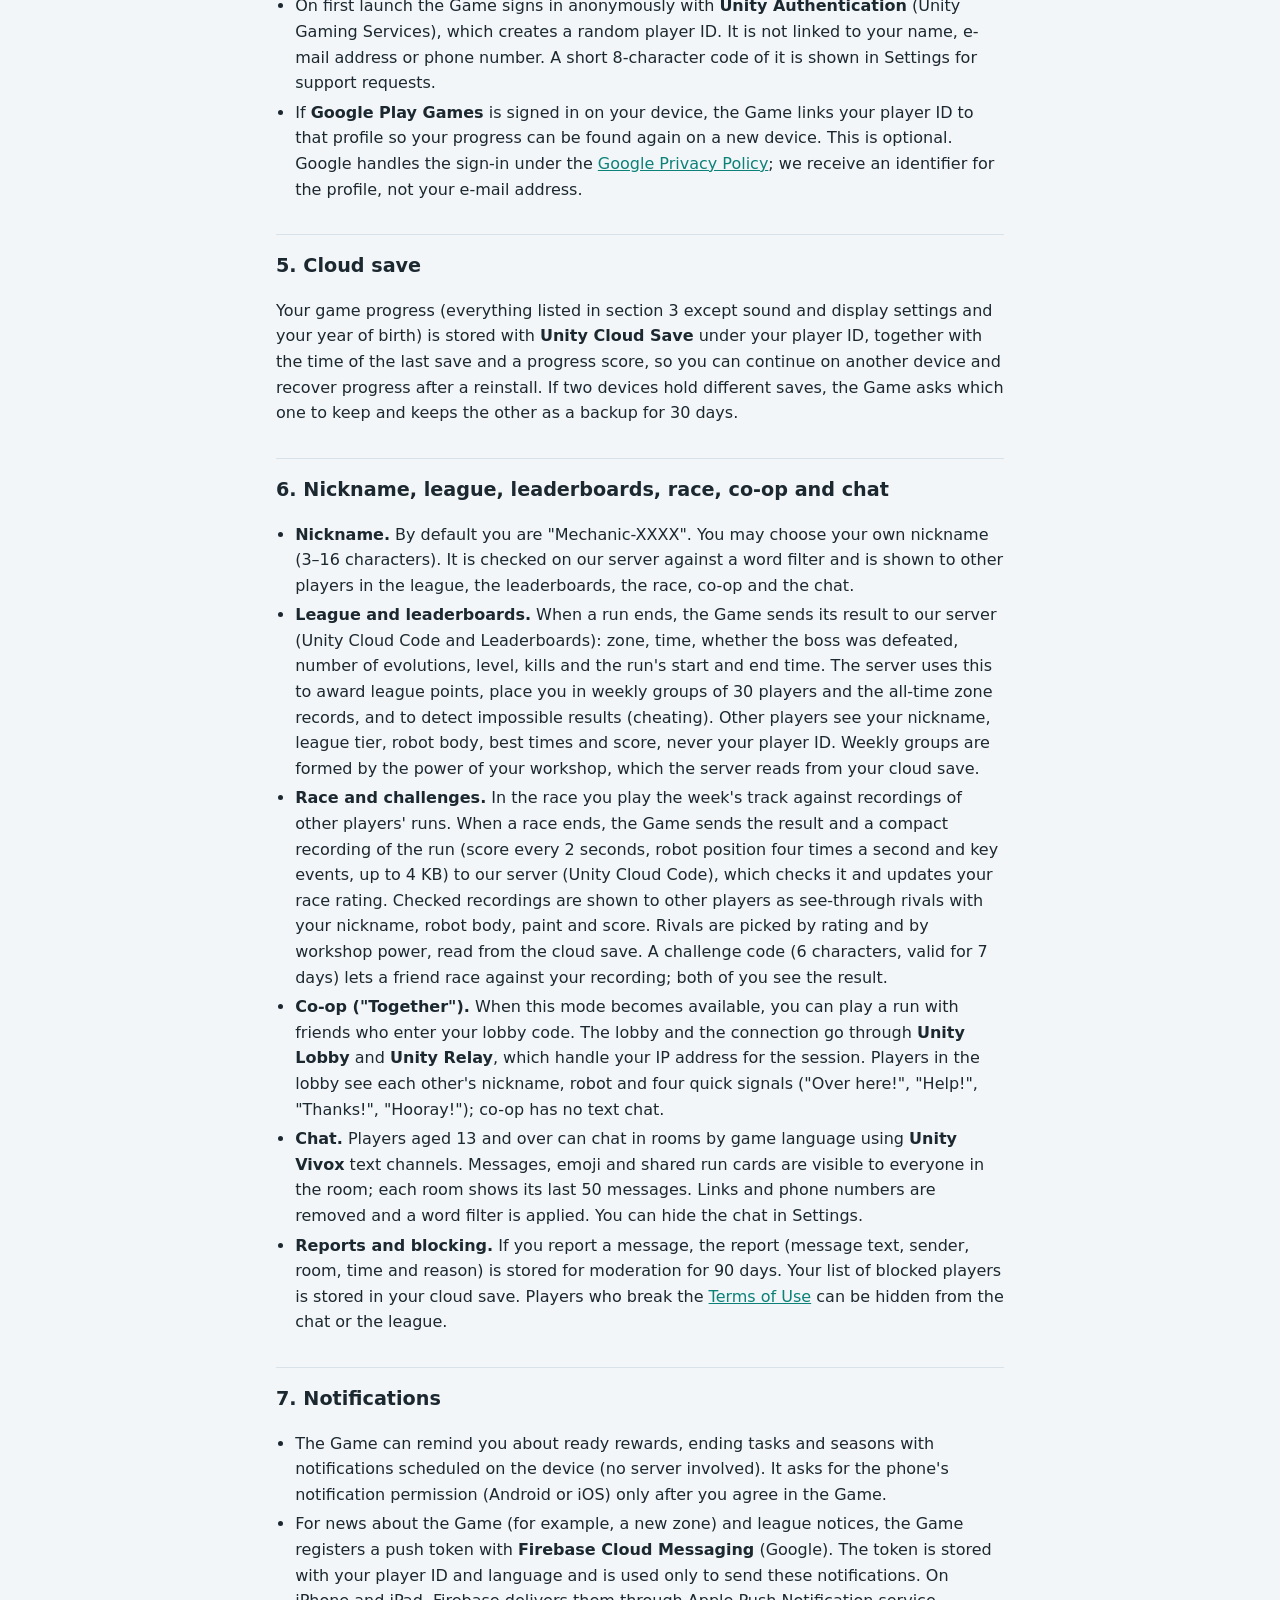
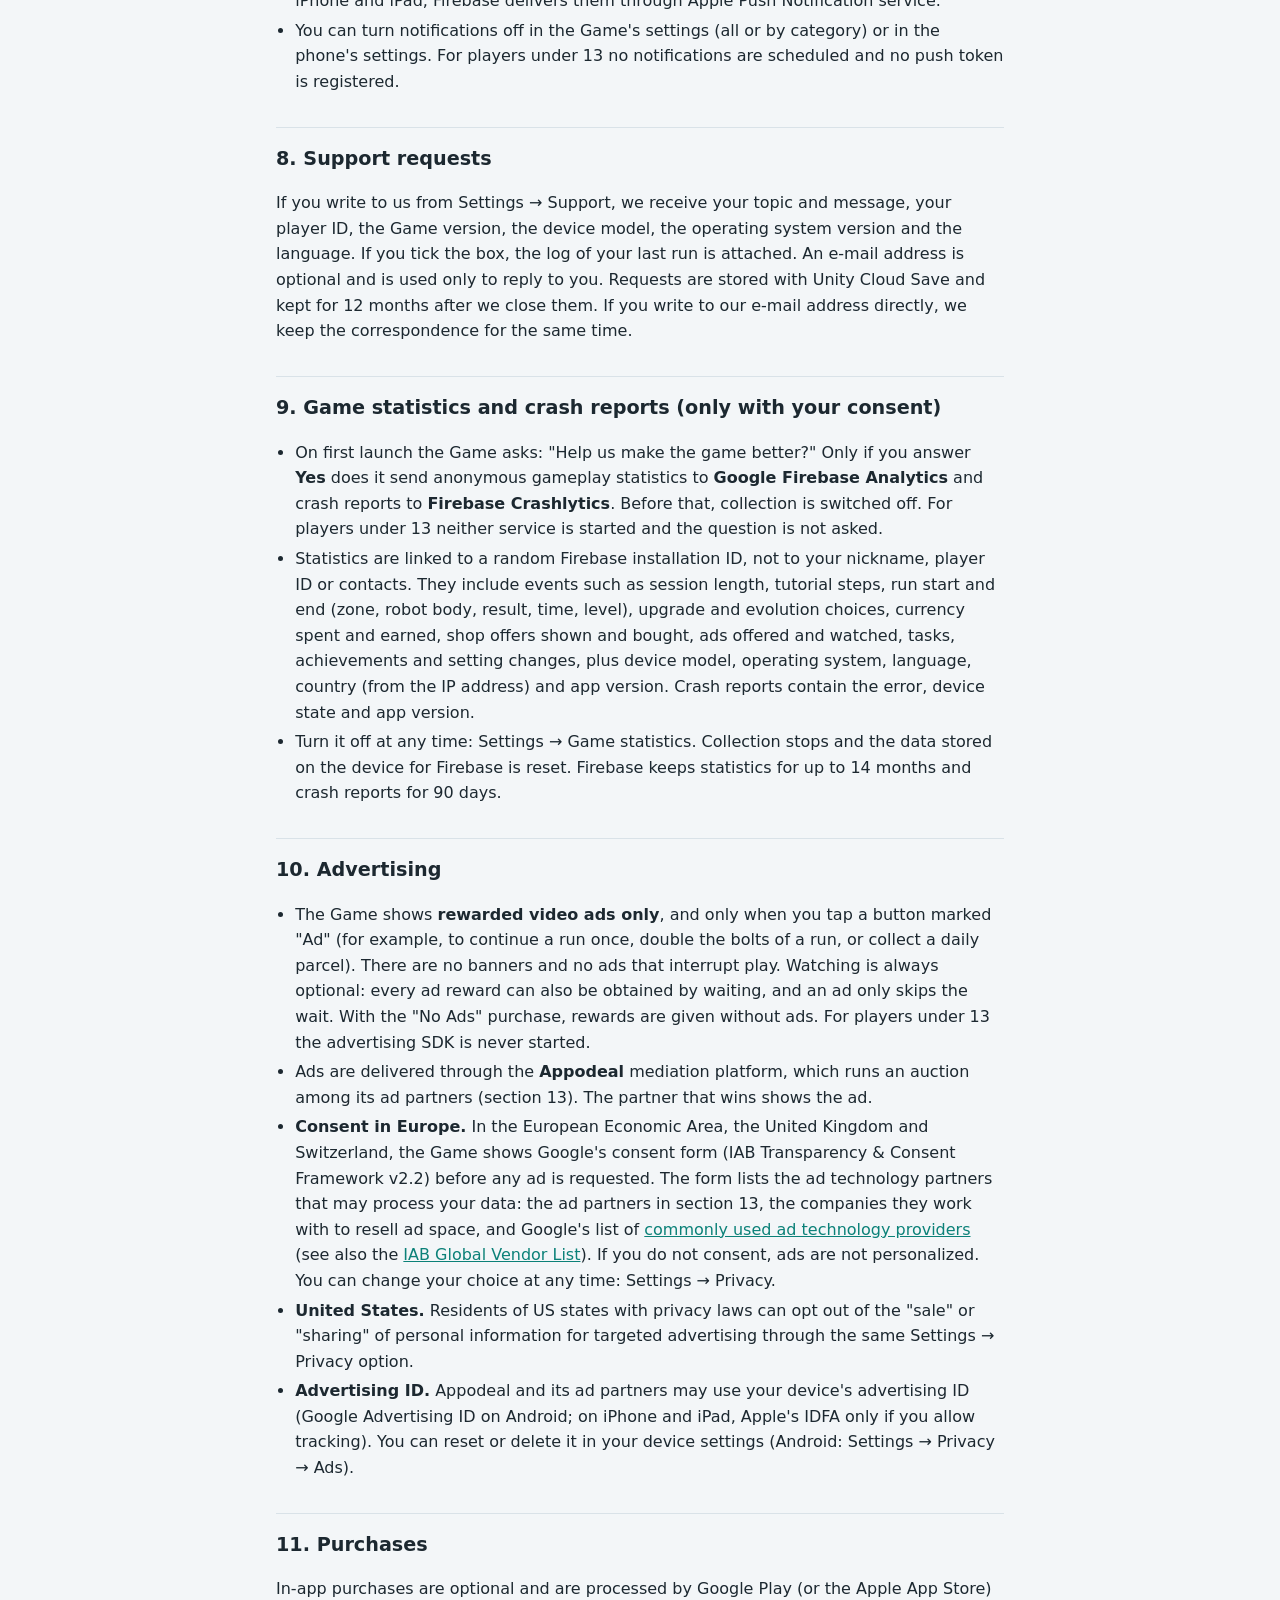
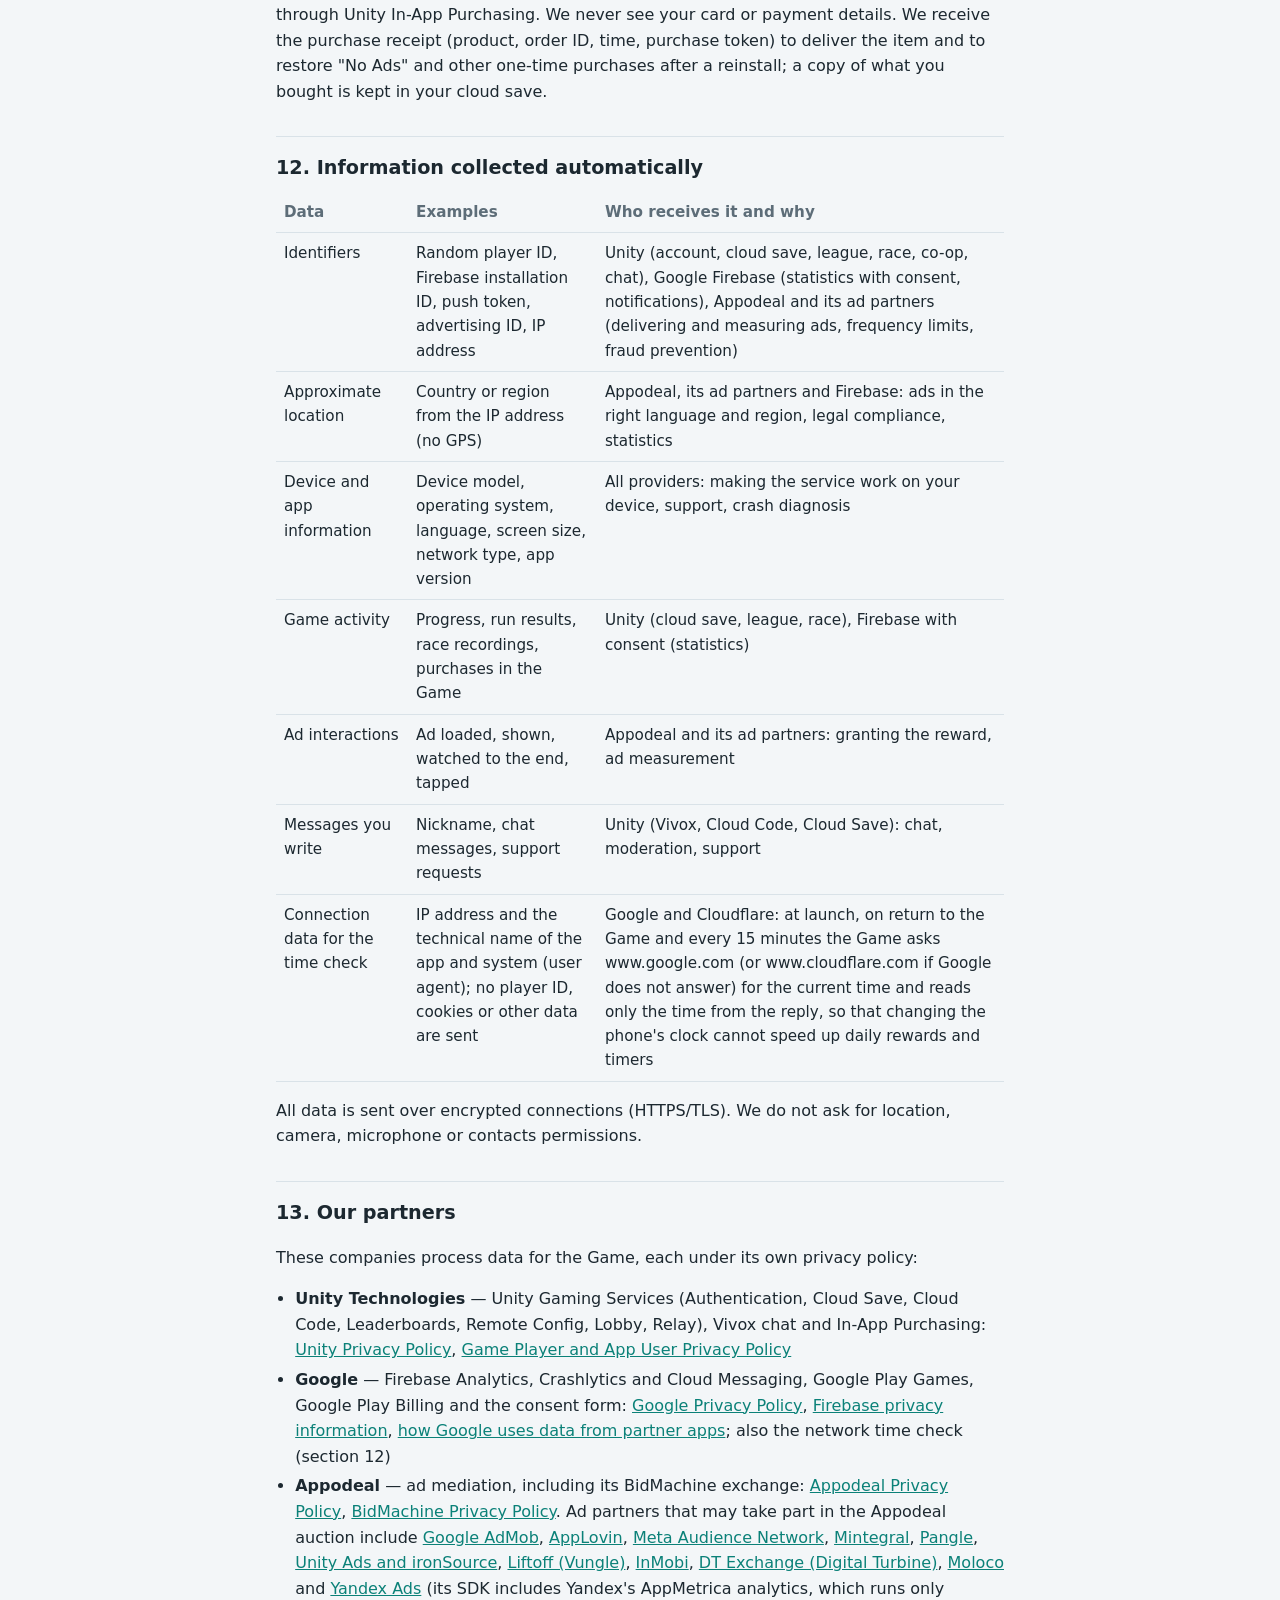
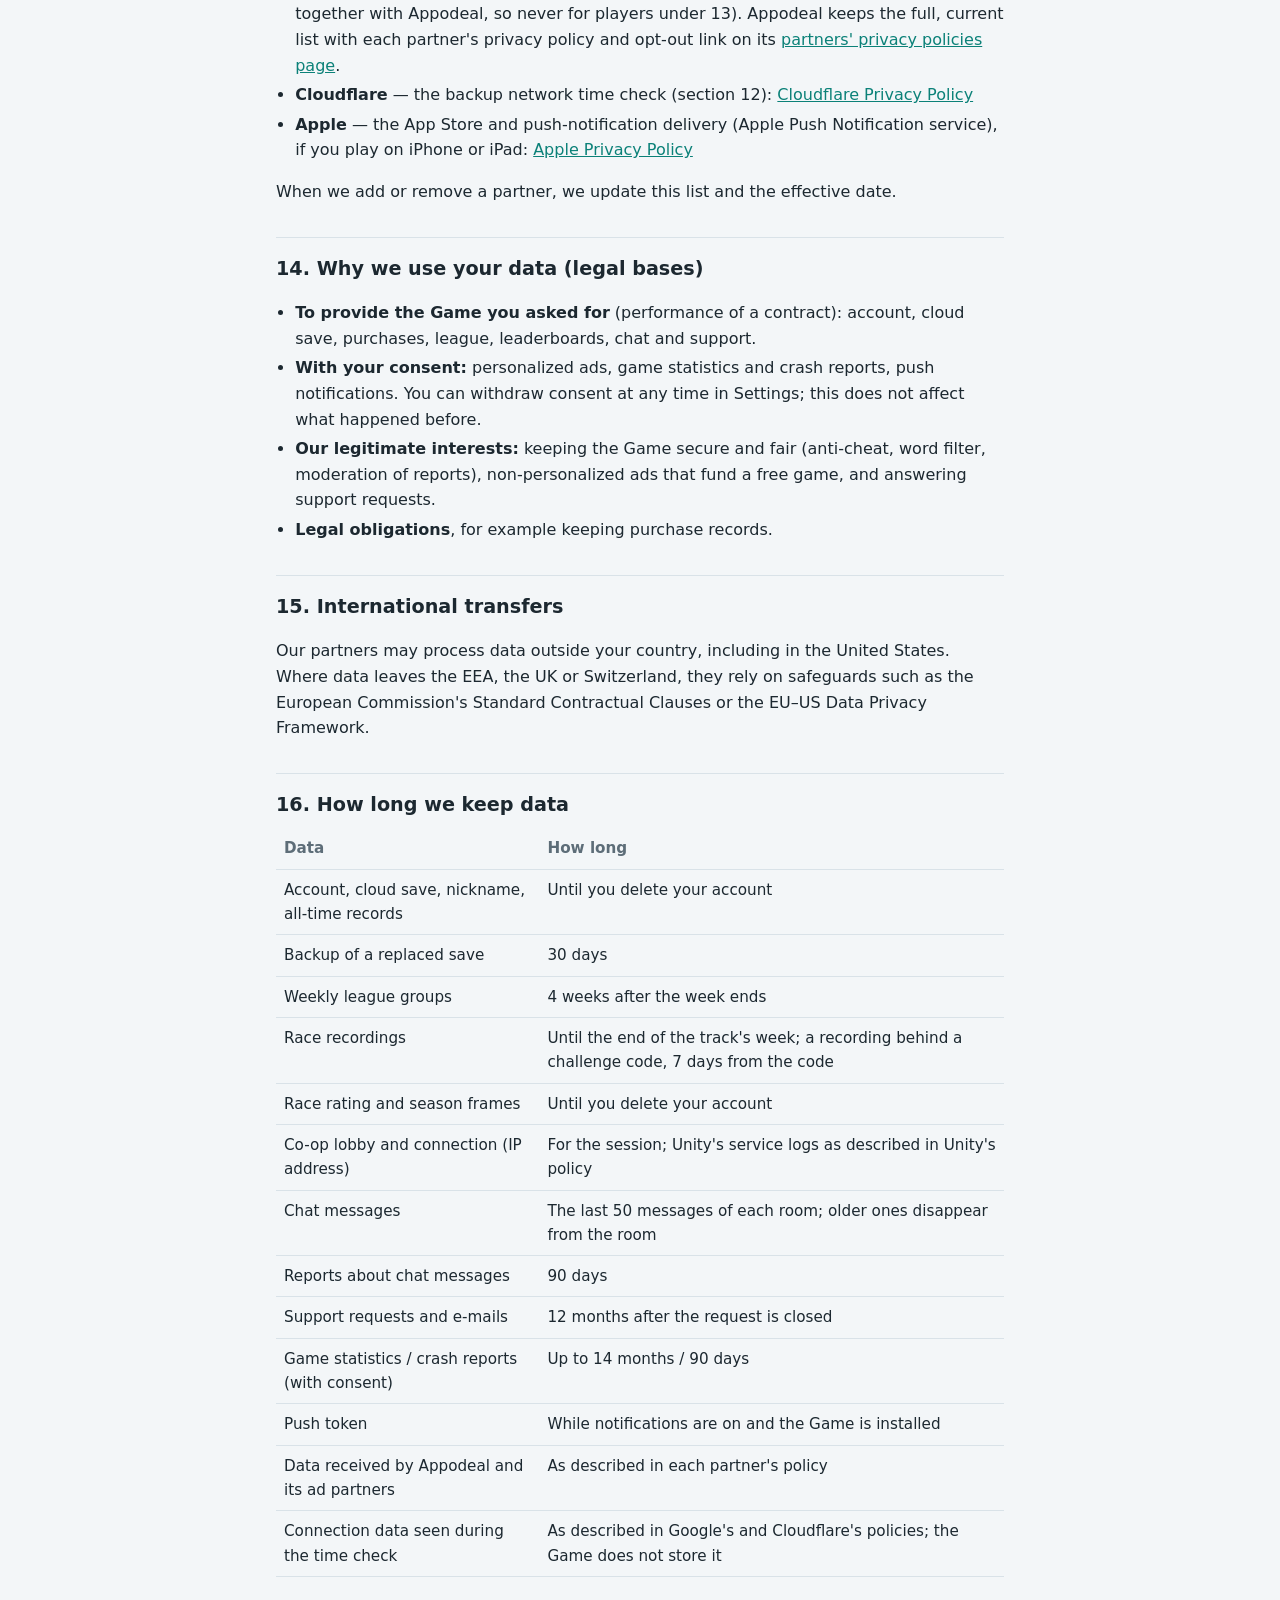
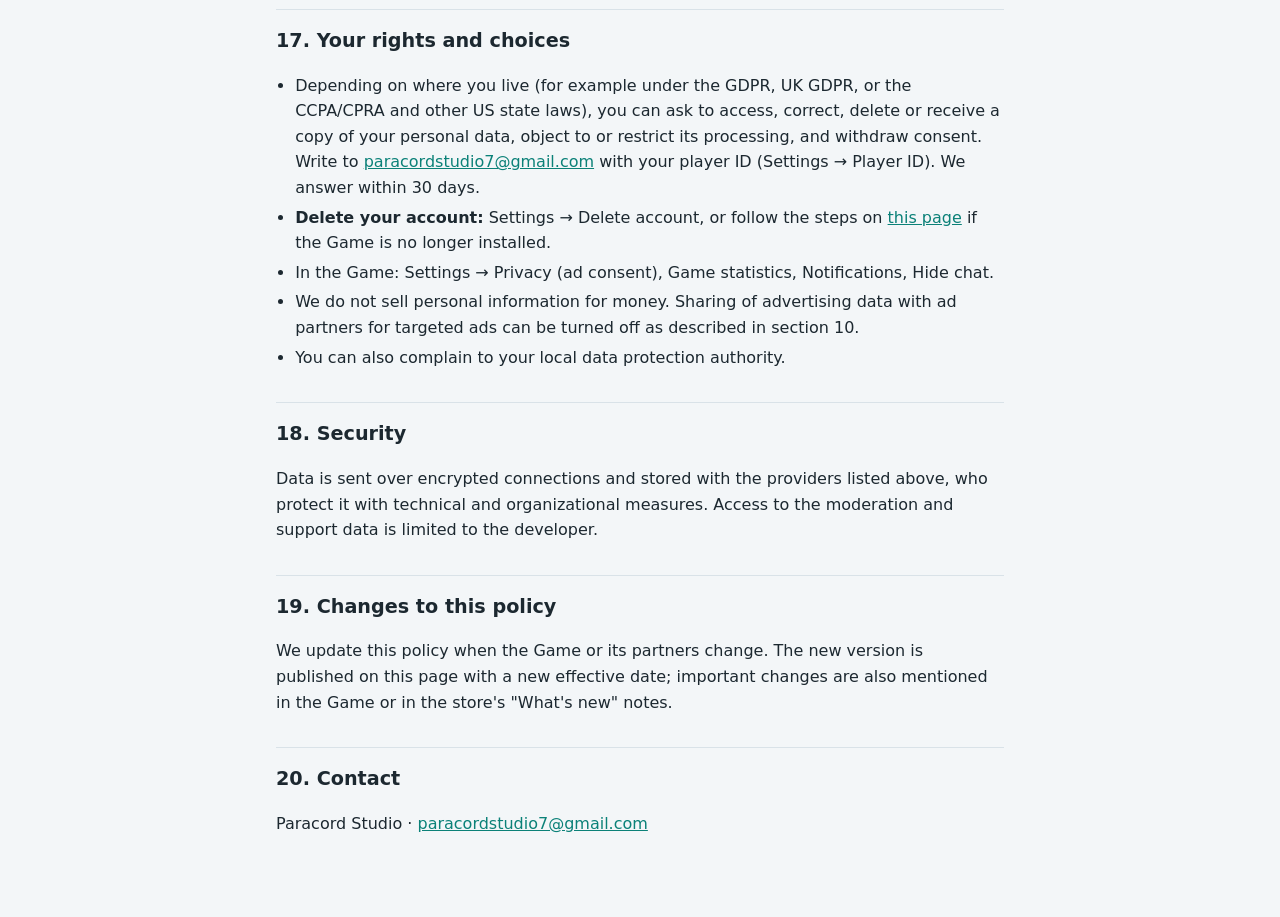
==== commit 8fcc5a09: "Policy: name Yandex Ads and its AppMetrica analytics among Appodeal partners AppMetrica comes with t" ====
--- a/index.html
+++ b/index.html
@@ -205,8 +205,10 @@
       <a href="https://unity.com/legal/game-player-and-app-user-privacy-policy" rel="noopener">Unity Ads and ironSource</a>,
       <a href="https://liftoff.ai/privacy-policy/" rel="noopener">Liftoff (Vungle)</a>,
       <a href="https://advertising.inmobi.com/privacy-policy" rel="noopener">InMobi</a>,
-      <a href="https://www.digitalturbine.com/legal/privacy-policy" rel="noopener">DT Exchange (Digital Turbine)</a> and
-      <a href="https://www.moloco.com/terms-and-policies/privacy-portal" rel="noopener">Moloco</a>. Appodeal keeps the full,
+      <a href="https://www.digitalturbine.com/legal/privacy-policy" rel="noopener">DT Exchange (Digital Turbine)</a>,
+      <a href="https://www.moloco.com/terms-and-policies/privacy-portal" rel="noopener">Moloco</a> and
+      <a href="https://yandex.com/legal/confidential/" rel="noopener">Yandex Ads</a> (its SDK includes Yandex's AppMetrica
+      analytics, which runs only together with Appodeal, so never for players under 13). Appodeal keeps the full,
       current list with each partner's privacy policy and opt-out link on its
       <a href="https://appodeal.com/partners-privacy-policies/" rel="noopener">partners' privacy policies page</a>.</li>
     <li><strong>Cloudflare</strong> — the backup network time check (section 12):
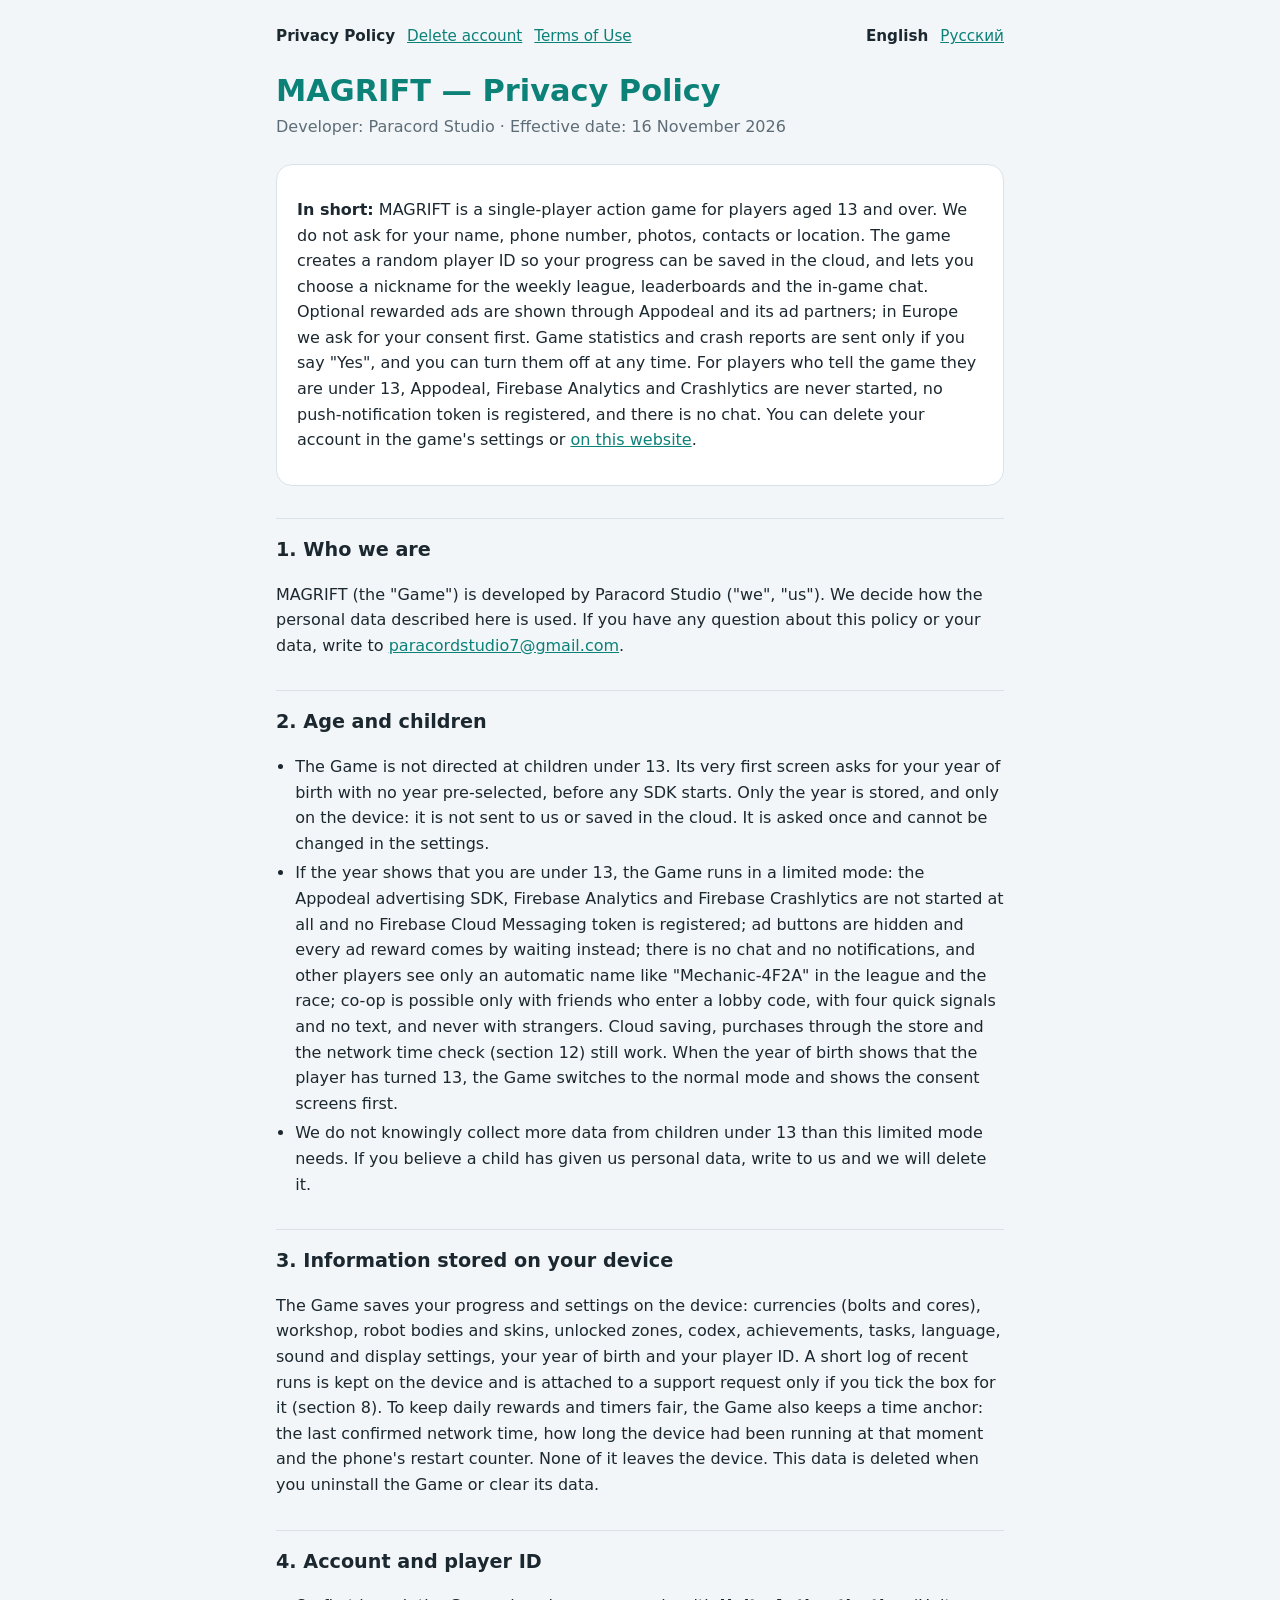
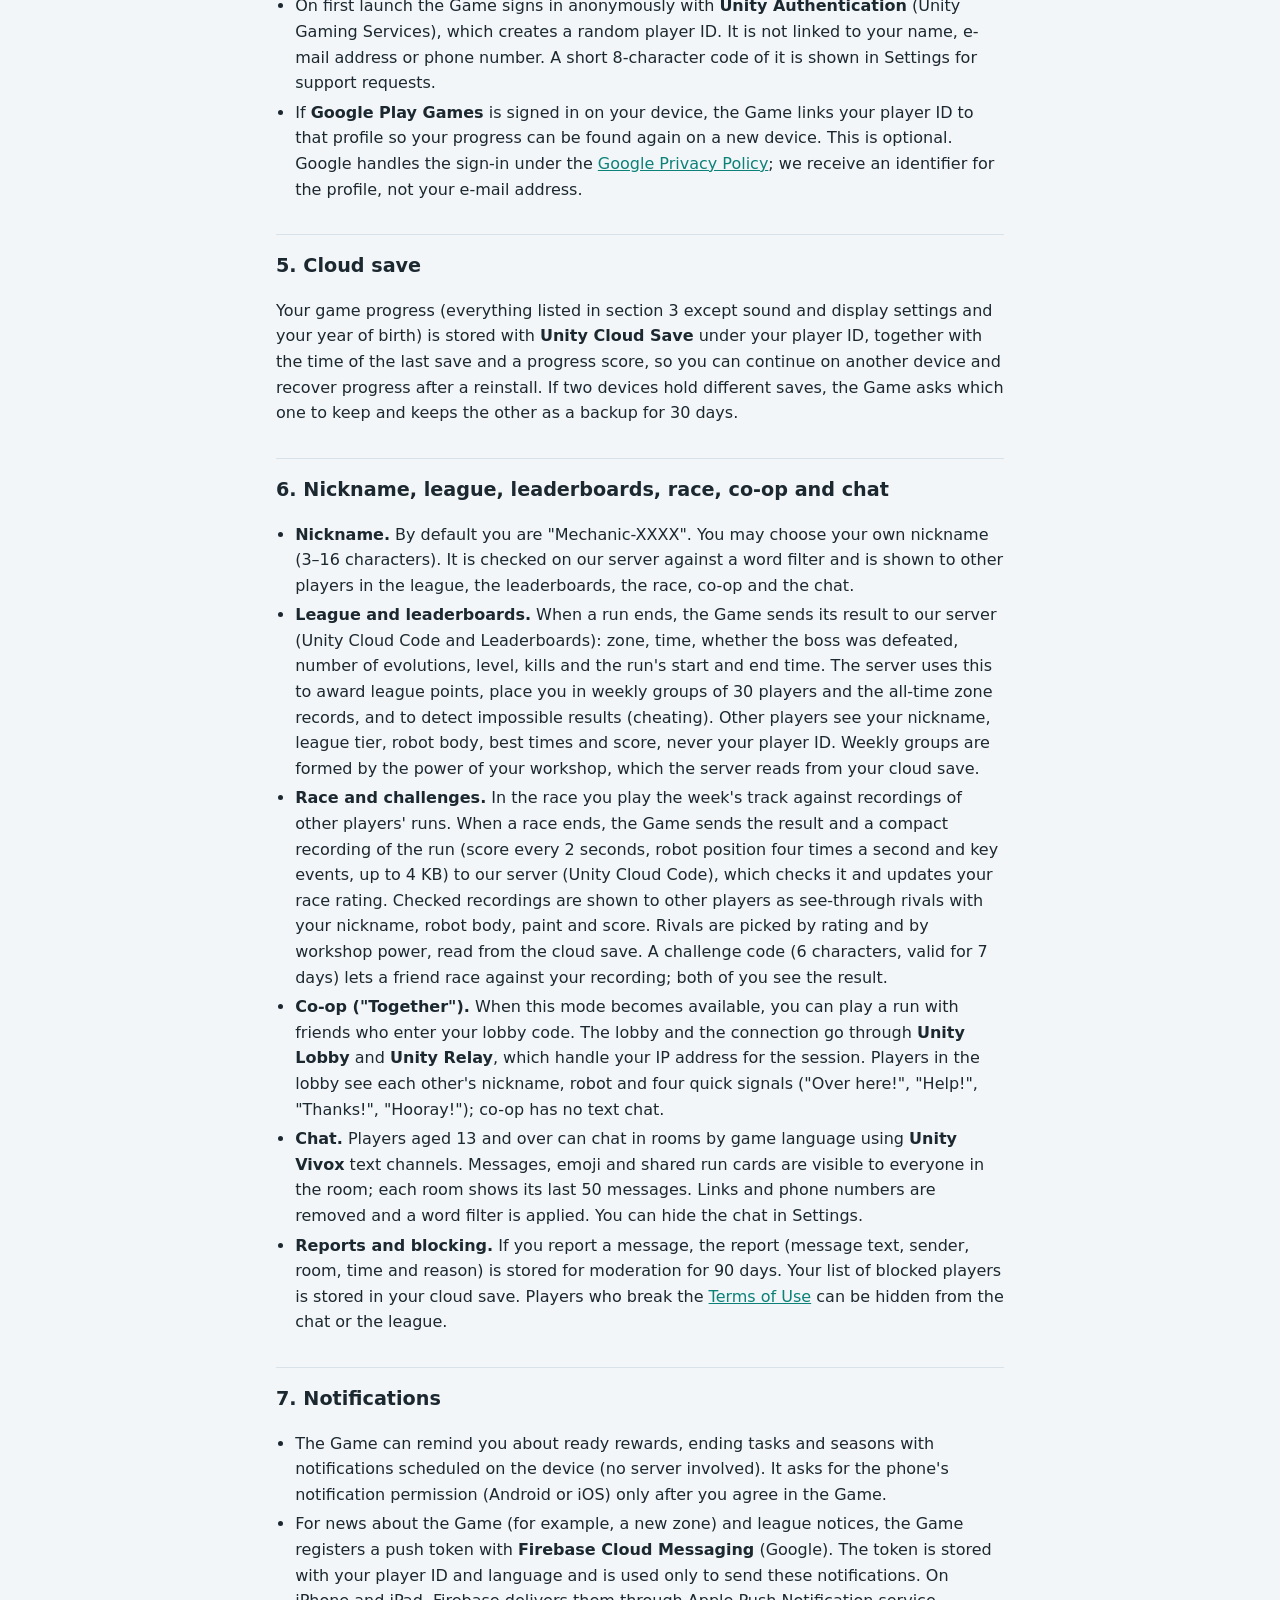
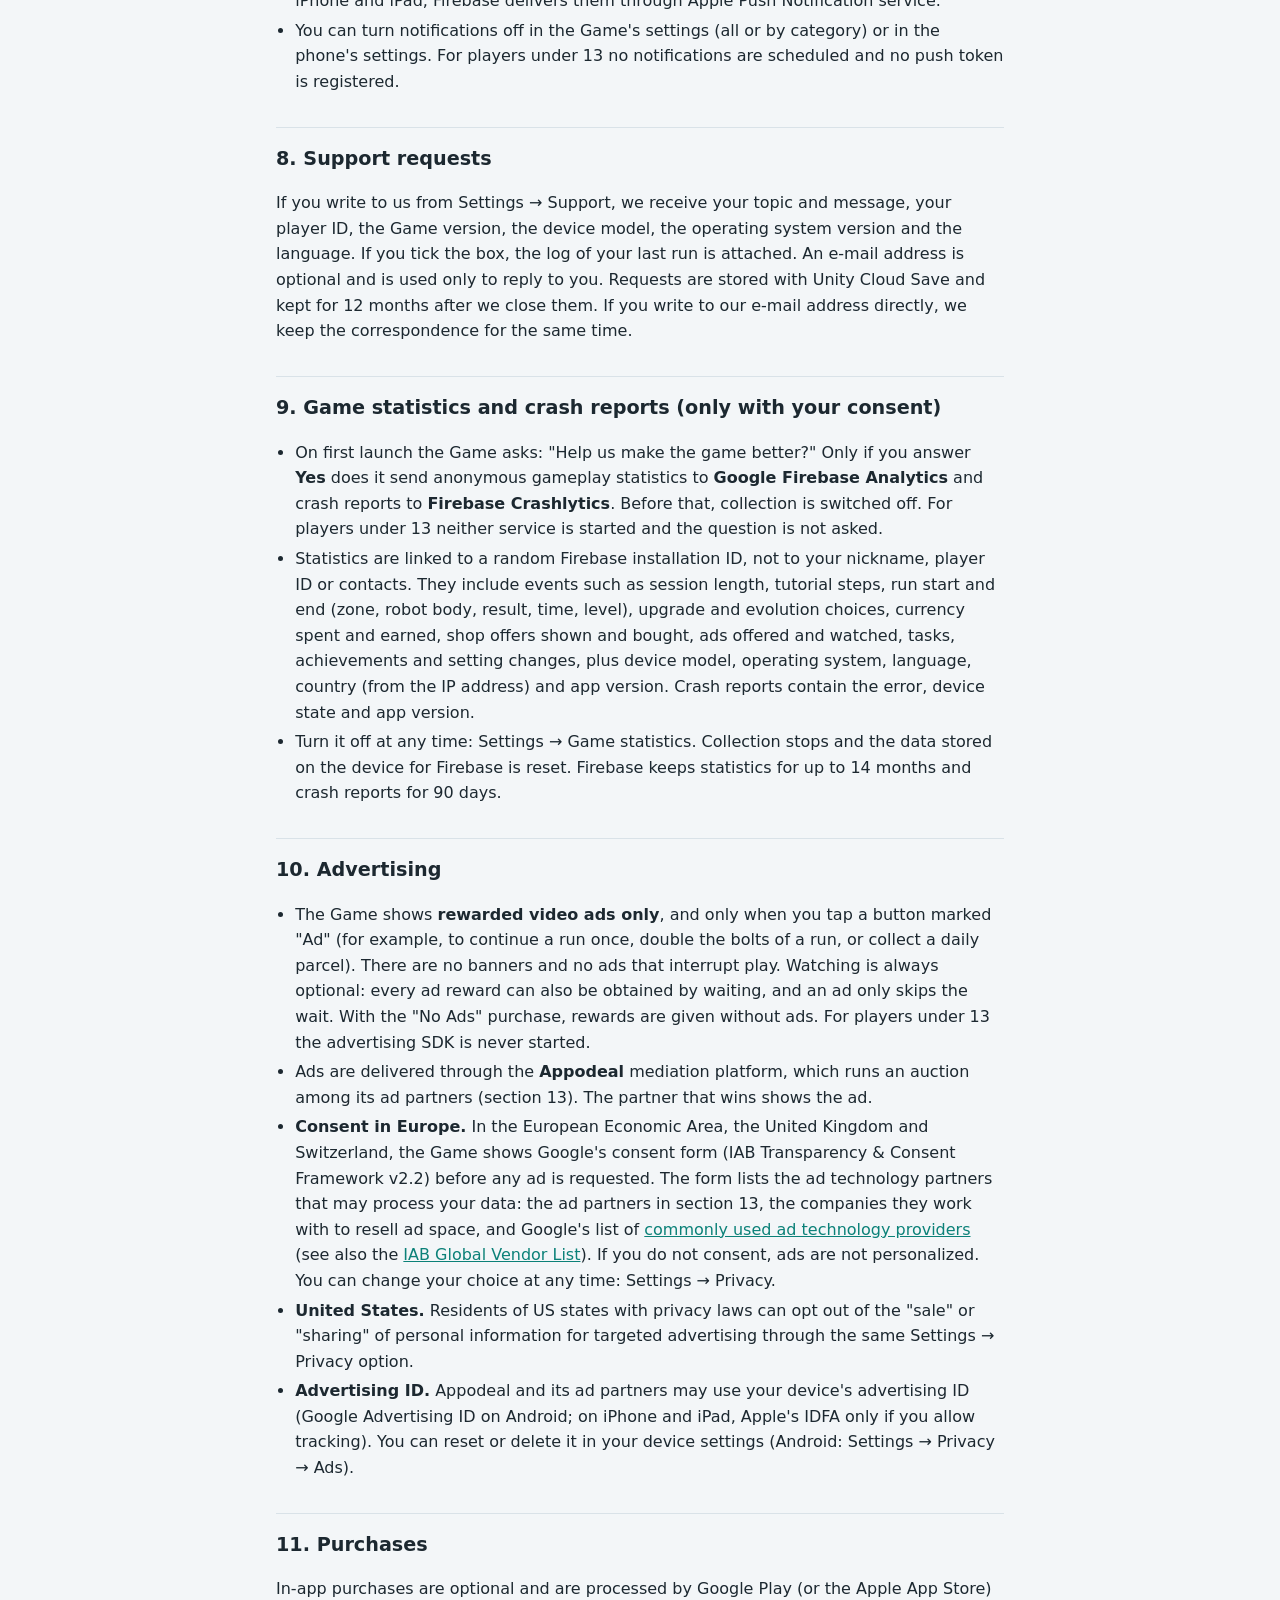
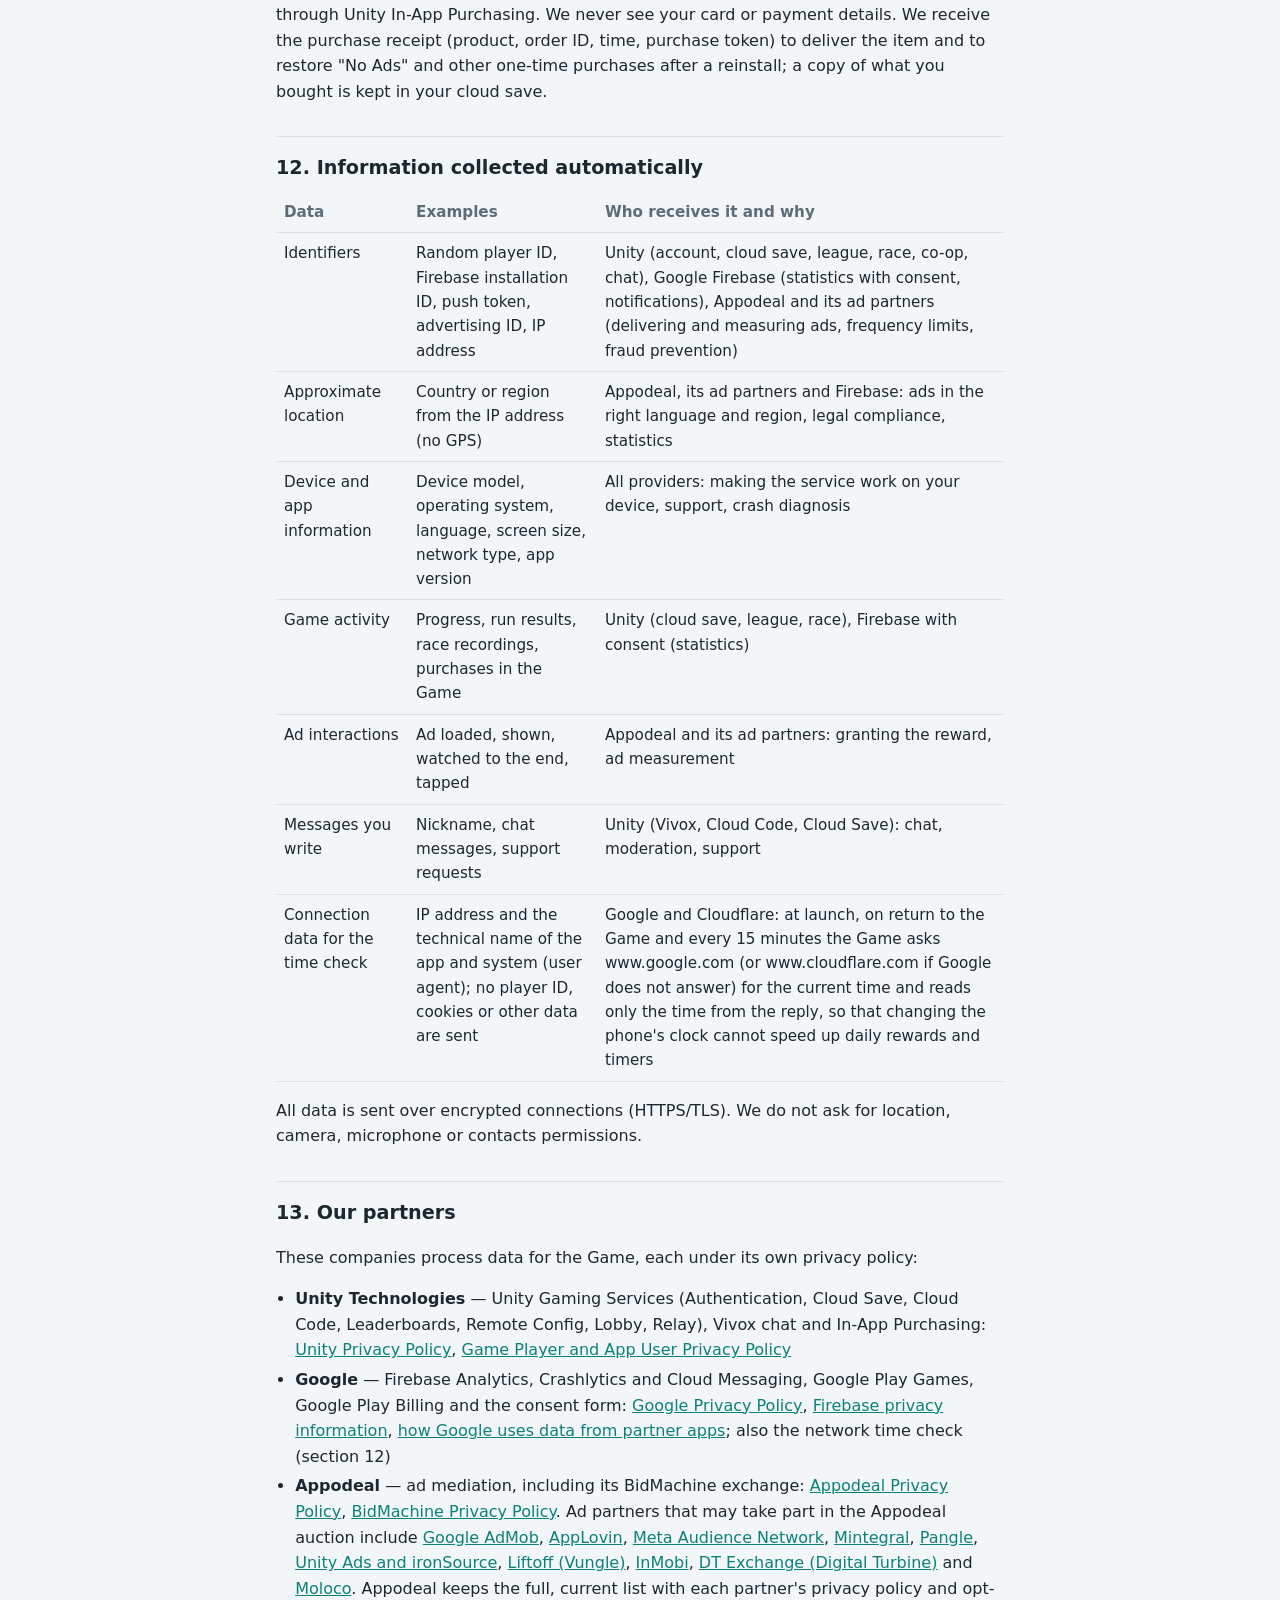
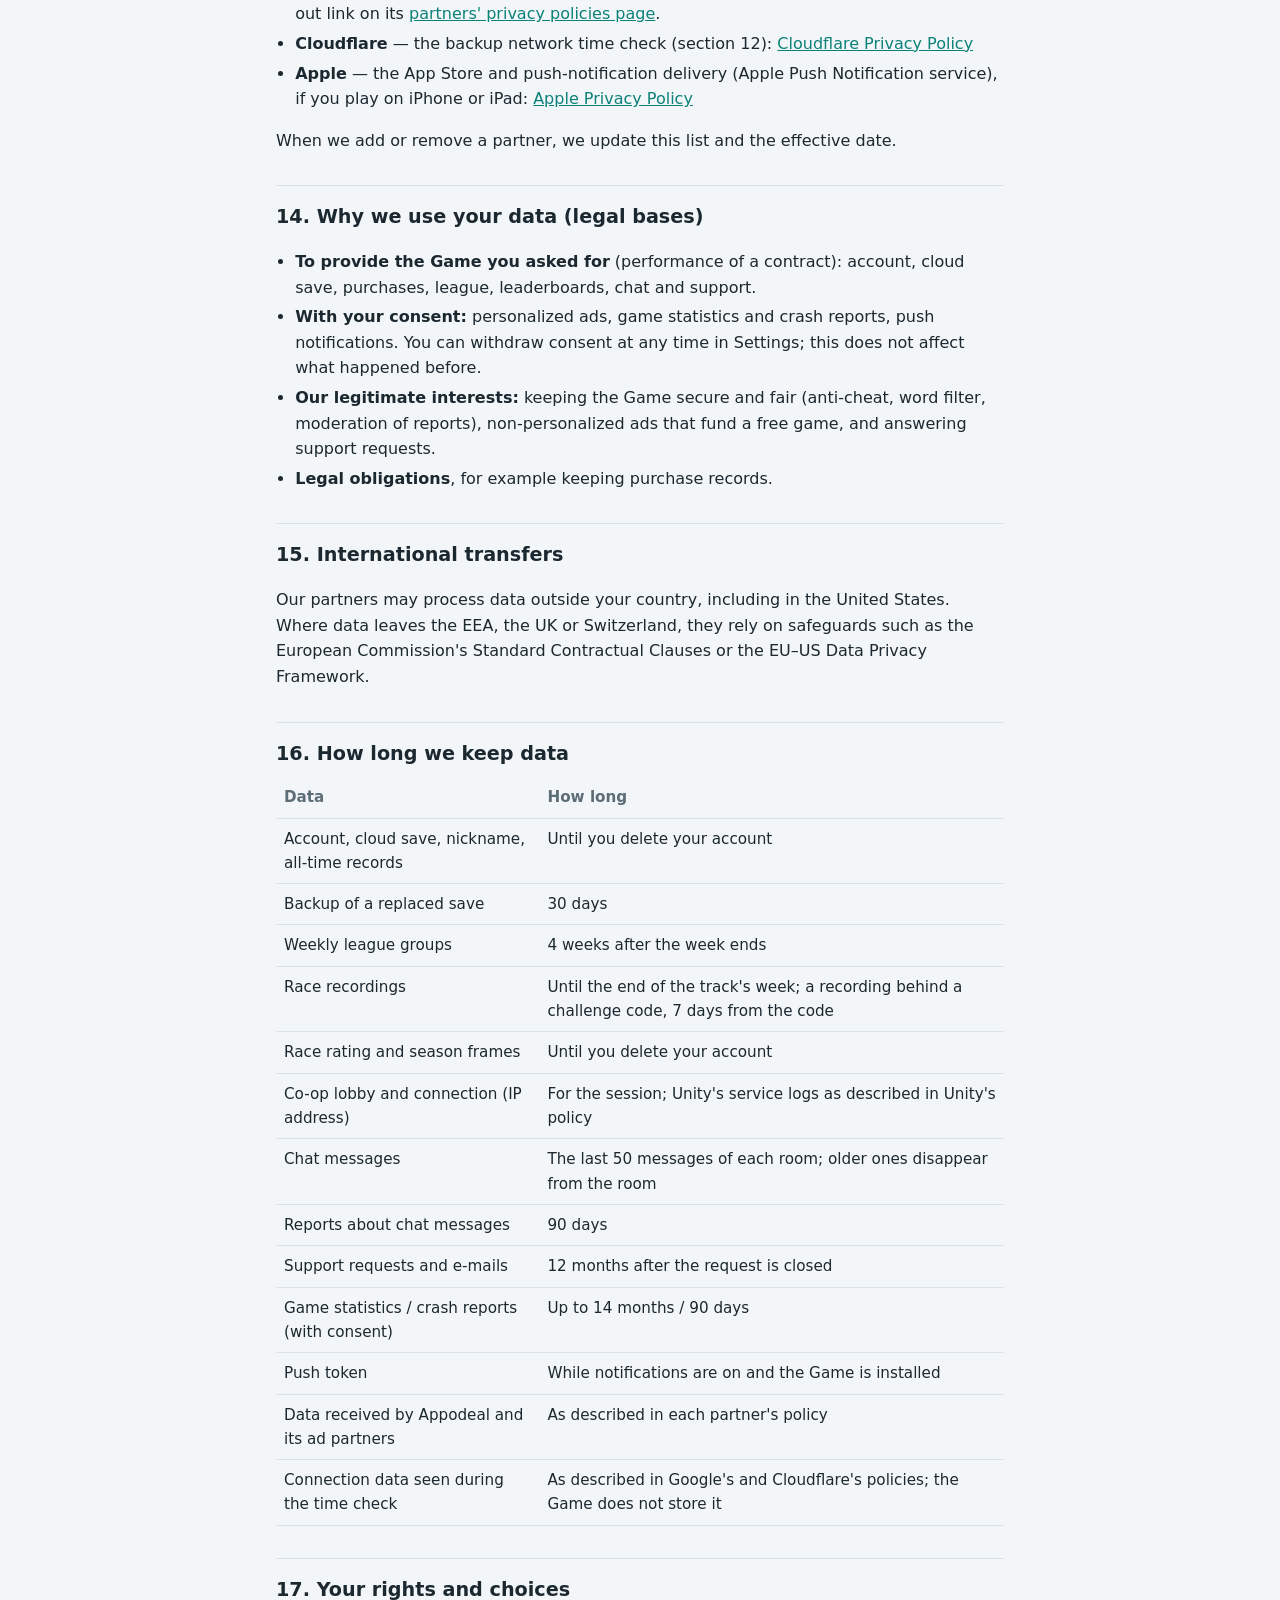
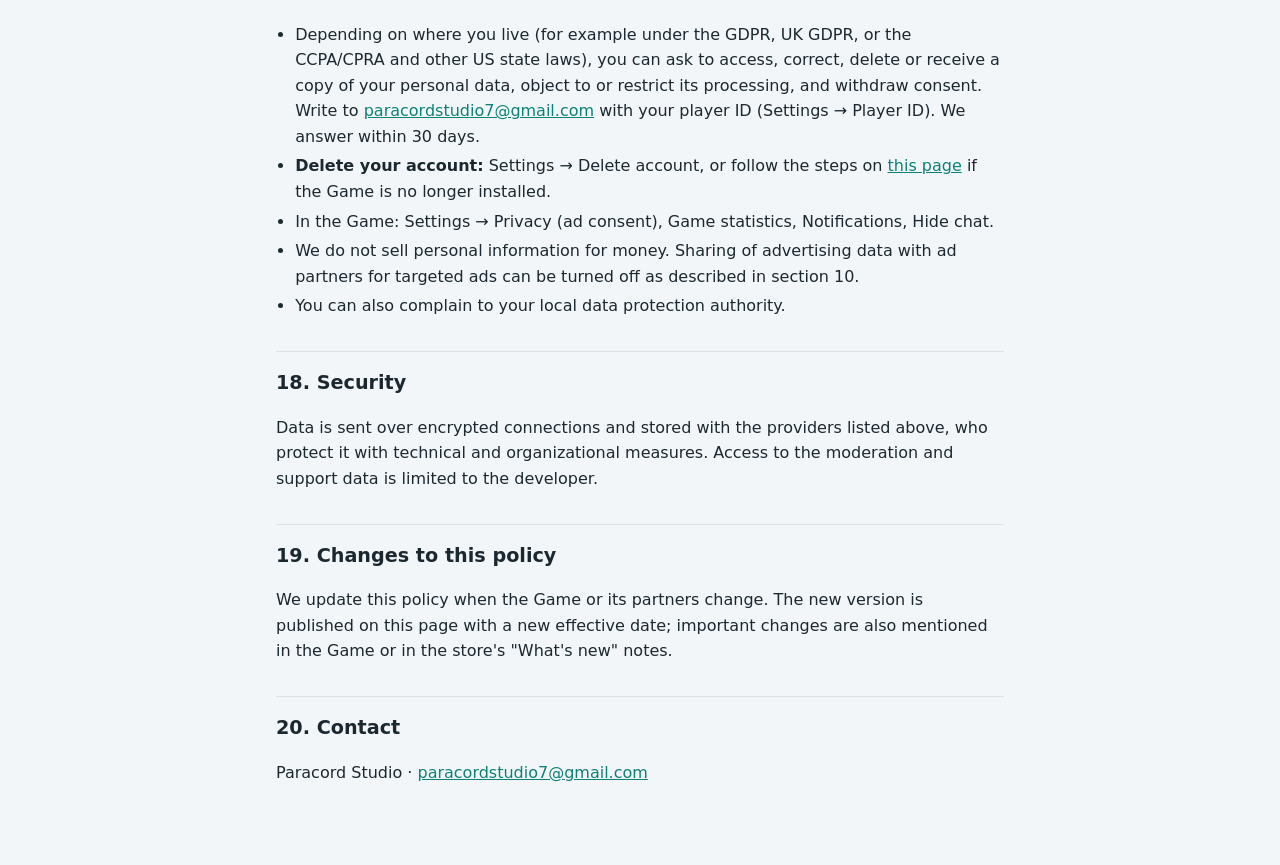
==== commit 25dae438: "Policy: drop Yandex Ads/AppMetrica (removed from the MAGRIFT build, DEC-M5-18) Co-Authored-By: Claud" ====
--- a/index.html
+++ b/index.html
@@ -205,10 +205,8 @@
       <a href="https://unity.com/legal/game-player-and-app-user-privacy-policy" rel="noopener">Unity Ads and ironSource</a>,
       <a href="https://liftoff.ai/privacy-policy/" rel="noopener">Liftoff (Vungle)</a>,
       <a href="https://advertising.inmobi.com/privacy-policy" rel="noopener">InMobi</a>,
-      <a href="https://www.digitalturbine.com/legal/privacy-policy" rel="noopener">DT Exchange (Digital Turbine)</a>,
-      <a href="https://www.moloco.com/terms-and-policies/privacy-portal" rel="noopener">Moloco</a> and
-      <a href="https://yandex.com/legal/confidential/" rel="noopener">Yandex Ads</a> (its SDK includes Yandex's AppMetrica
-      analytics, which runs only together with Appodeal, so never for players under 13). Appodeal keeps the full,
+      <a href="https://www.digitalturbine.com/legal/privacy-policy" rel="noopener">DT Exchange (Digital Turbine)</a> and
+      <a href="https://www.moloco.com/terms-and-policies/privacy-portal" rel="noopener">Moloco</a>. Appodeal keeps the full,
       current list with each partner's privacy policy and opt-out link on its
       <a href="https://appodeal.com/partners-privacy-policies/" rel="noopener">partners' privacy policies page</a>.</li>
     <li><strong>Cloudflare</strong> — the backup network time check (section 12):
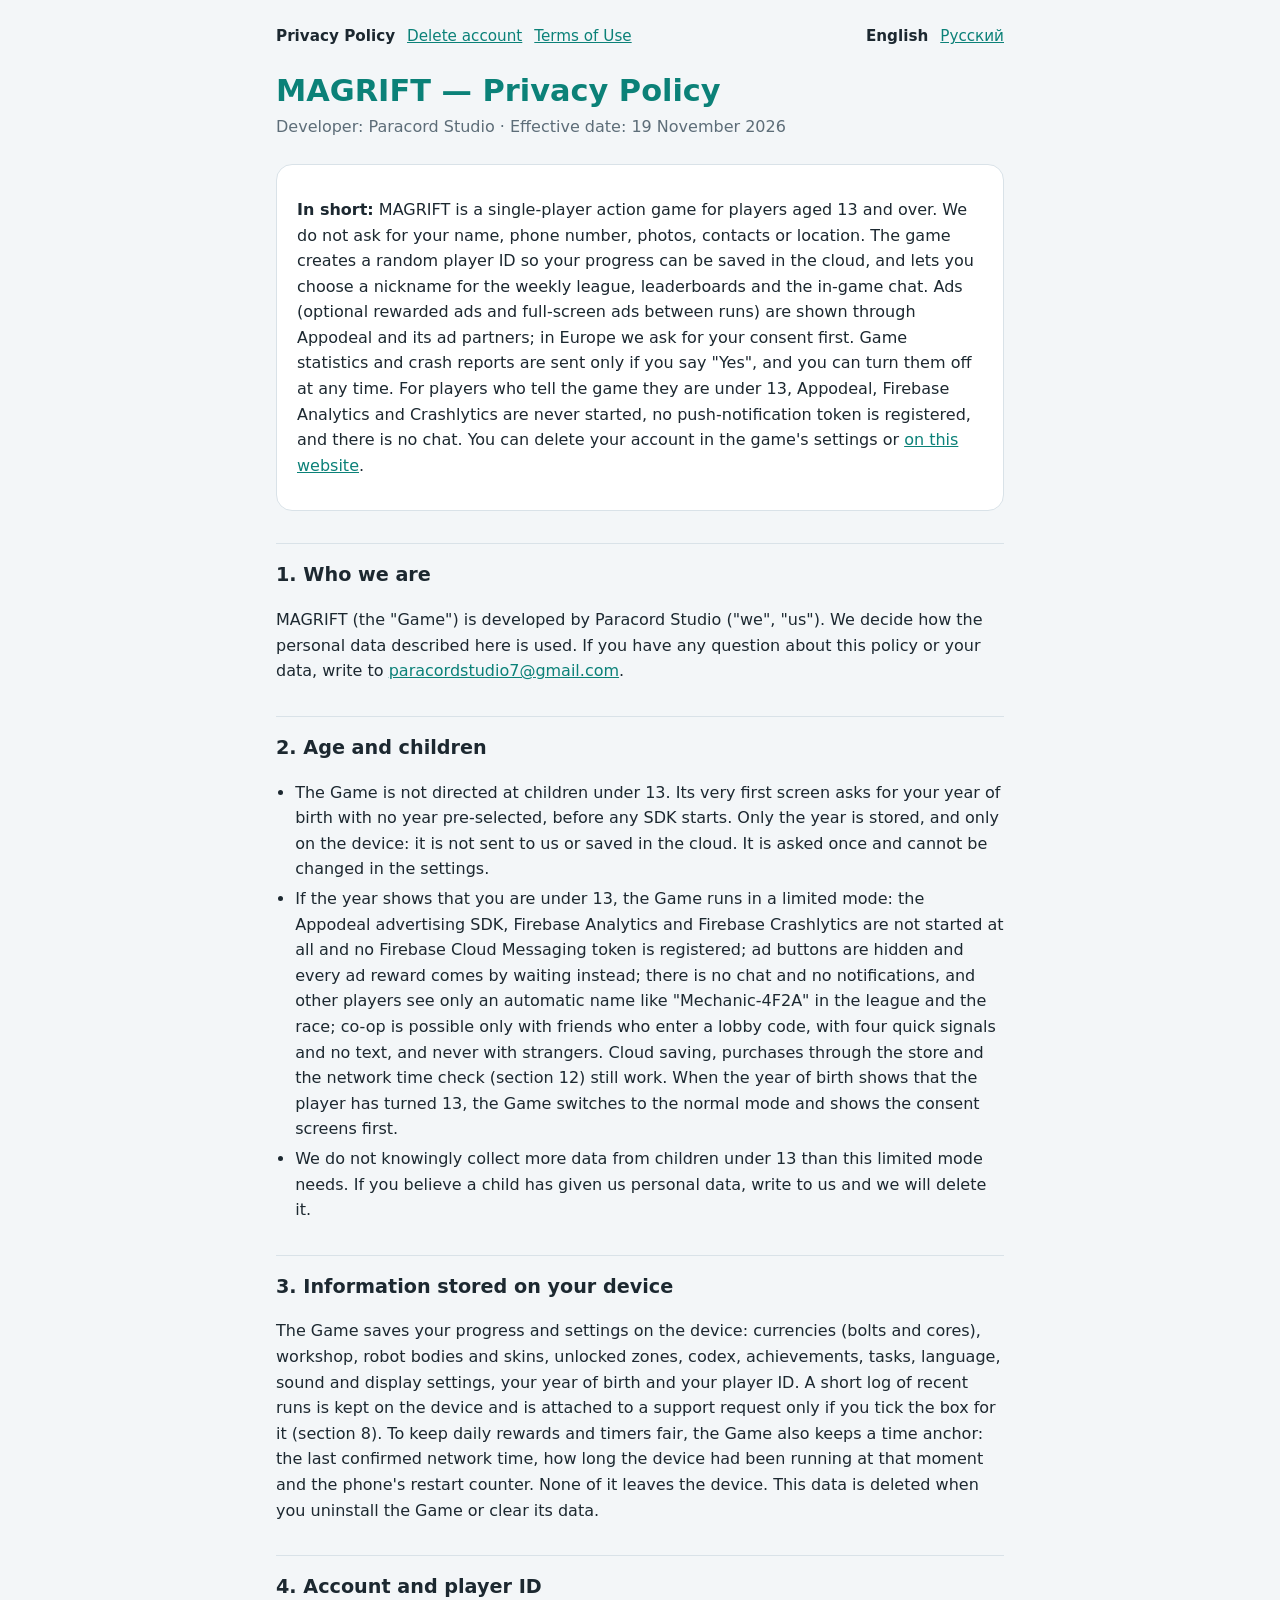
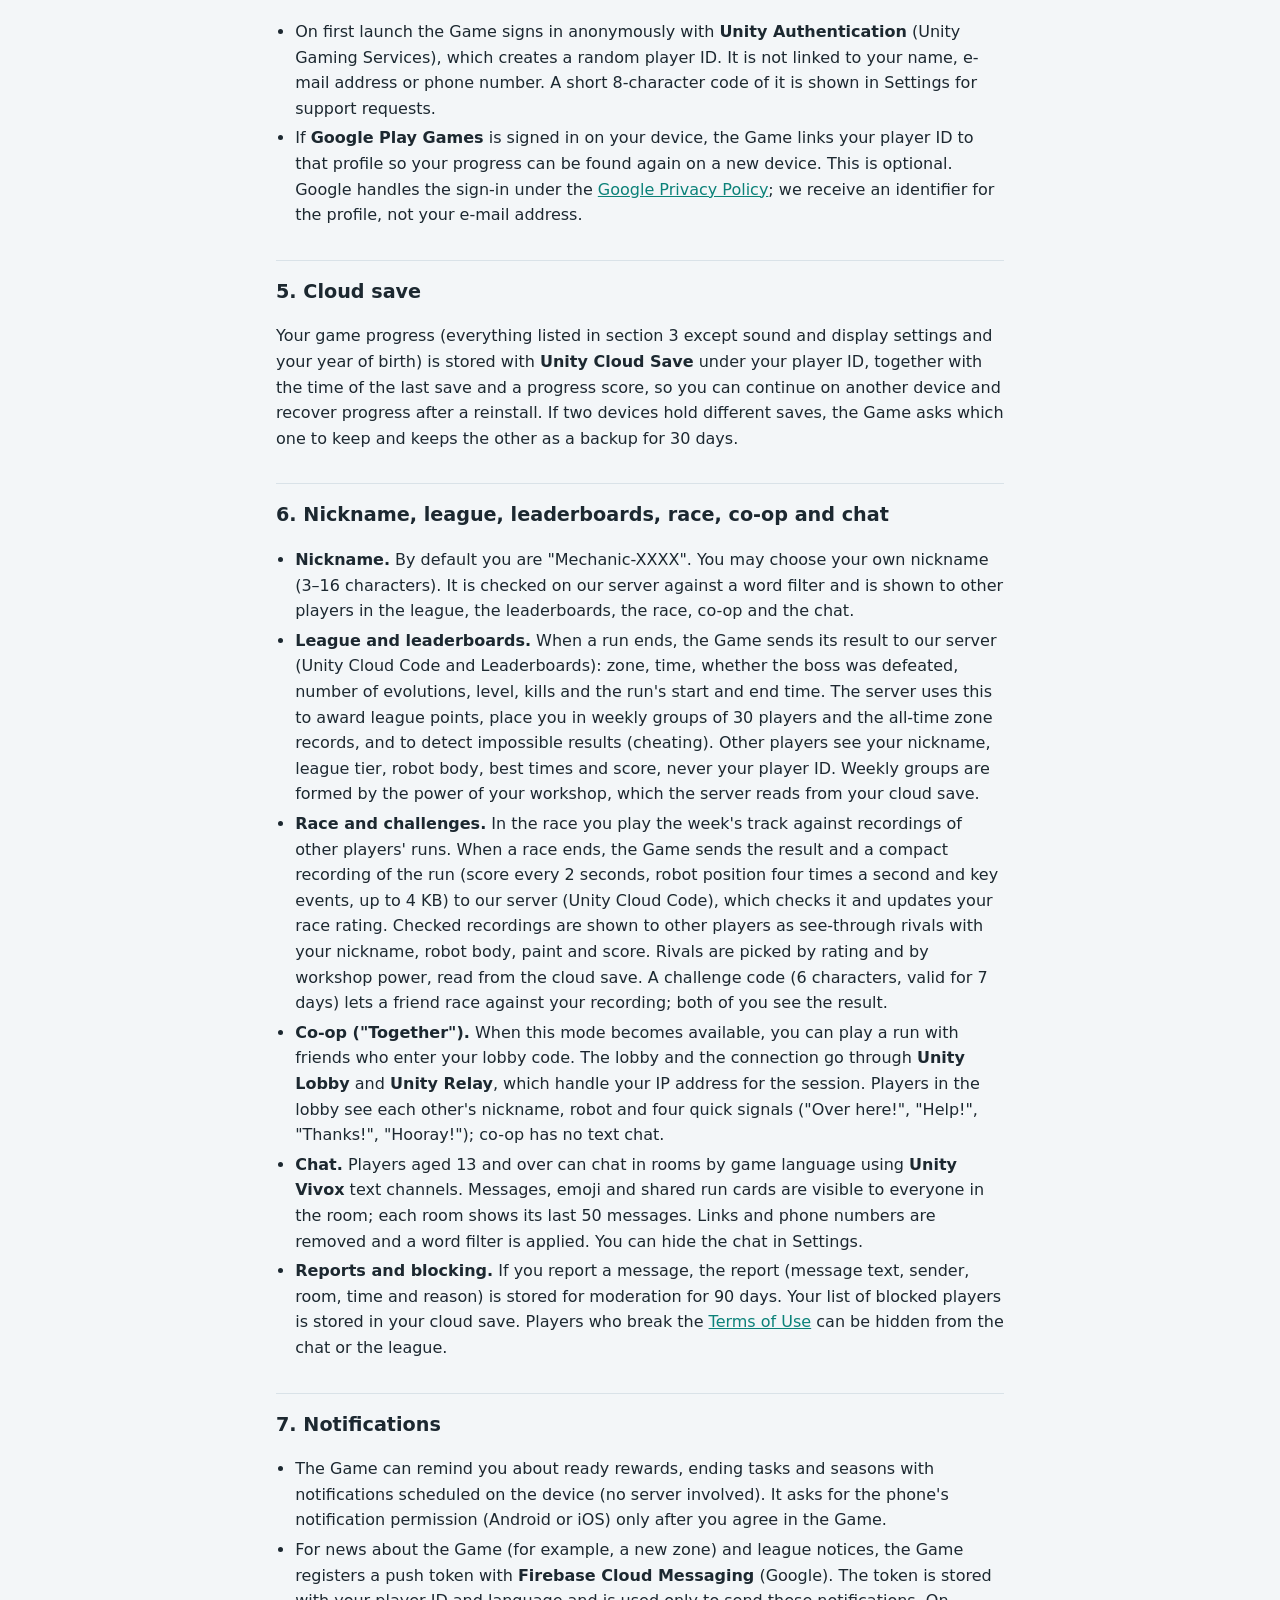
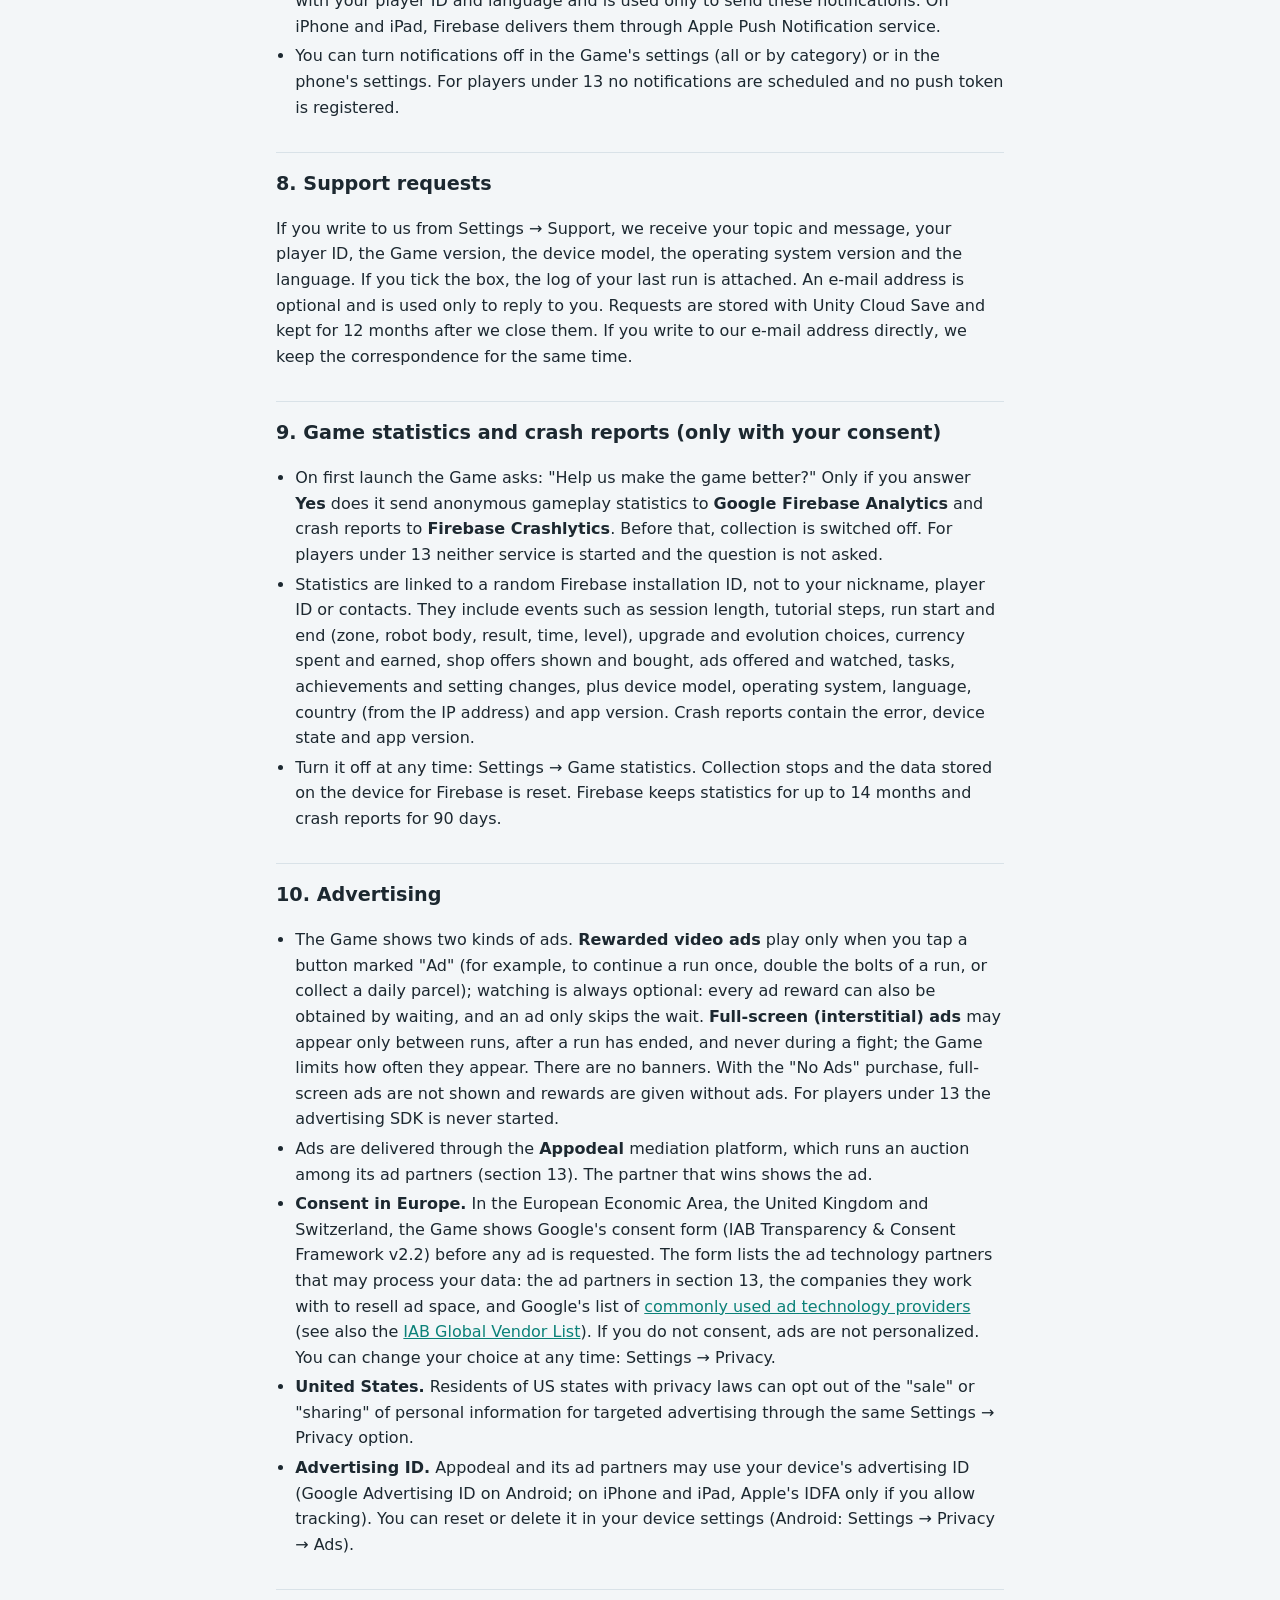
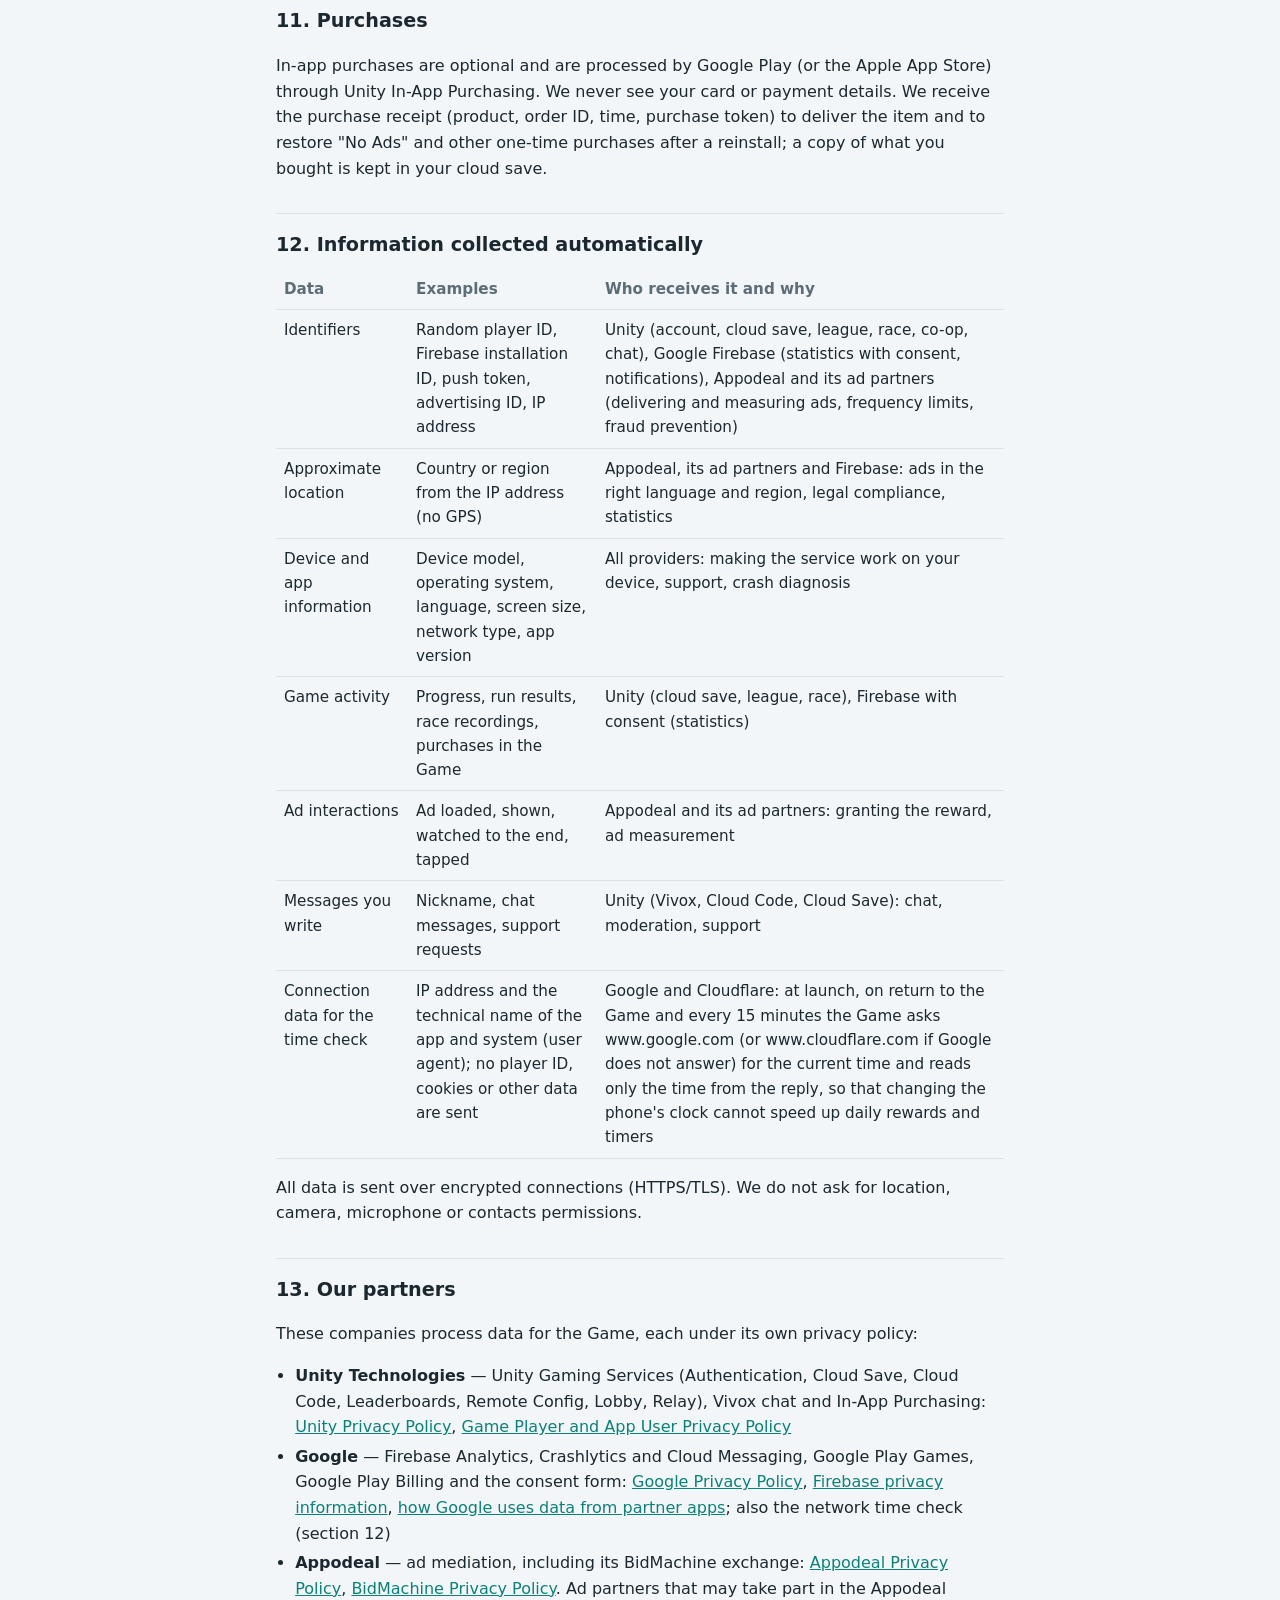
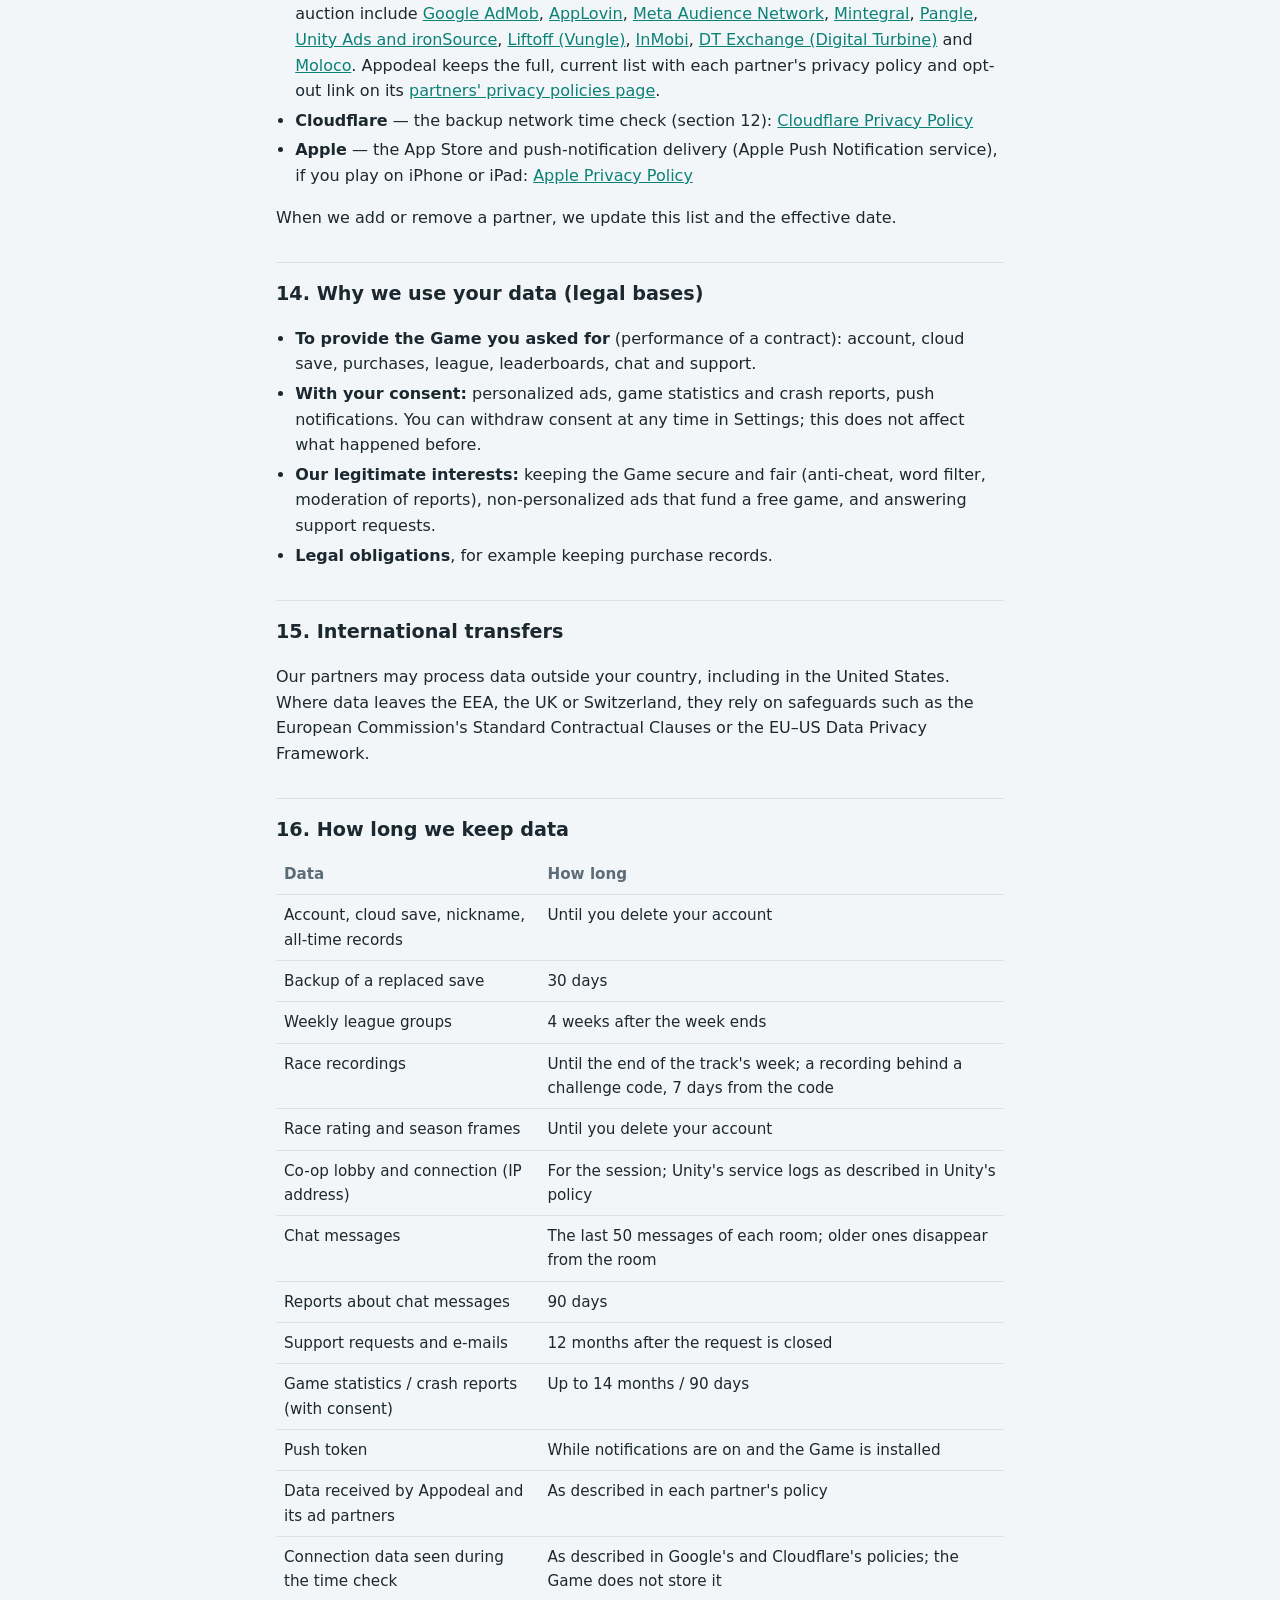
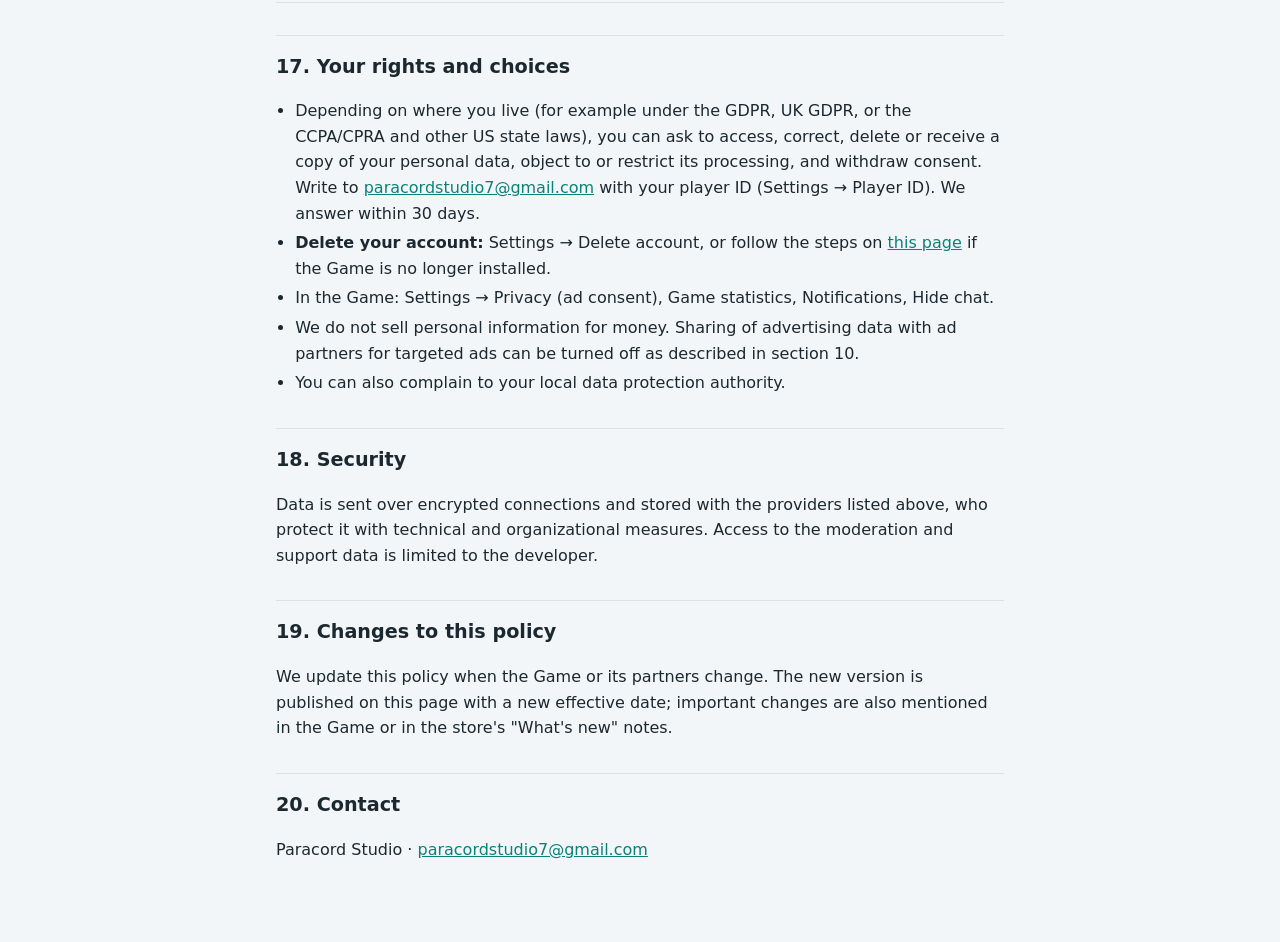
==== commit 385672a9: "Policy and terms: full-screen ads between runs (MAGRIFT DEC-055, build 4); effective 19 November 202" ====
--- a/index.html
+++ b/index.html
@@ -14,13 +14,13 @@
   </nav>
 
   <h1>MAGRIFT — Privacy Policy</h1>
-  <p class="meta">Developer: Paracord Studio · Effective date: 16 November 2026</p>
+  <p class="meta">Developer: Paracord Studio · Effective date: 19 November 2026</p>
 
   <div class="card">
     <p><strong>In short:</strong> MAGRIFT is a single-player action game for players aged 13 and over. We do not ask for your
     name, phone number, photos, contacts or location. The game creates a random player ID so your progress can be saved in
-    the cloud, and lets you choose a nickname for the weekly league, leaderboards and the in-game chat. Optional rewarded ads
-    are shown through Appodeal and its ad partners; in Europe we ask for your consent first. Game statistics and crash
+    the cloud, and lets you choose a nickname for the weekly league, leaderboards and the in-game chat. Ads (optional rewarded ads and
+    full-screen ads between runs) are shown through Appodeal and its ad partners; in Europe we ask for your consent first. Game statistics and crash
     reports are sent only if you say "Yes", and you can turn them off at any time. For players who tell the game they are
     under 13, Appodeal, Firebase Analytics and Crashlytics are never started, no push-notification token is registered,
     and there is no chat. You can delete your account in the game's settings or
@@ -137,10 +137,12 @@
 
   <h2>10. Advertising</h2>
   <ul>
-    <li>The Game shows <strong>rewarded video ads only</strong>, and only when you tap a button marked "Ad" (for example, to
-    continue a run once, double the bolts of a run, or collect a daily parcel). There are no banners and no ads that interrupt
-    play. Watching is always optional: every ad reward can also be obtained by waiting, and an ad only skips the wait. With
-    the "No Ads" purchase, rewards are given without ads. For players under 13 the advertising SDK is never started.</li>
+    <li>The Game shows two kinds of ads. <strong>Rewarded video ads</strong> play only when you tap a button marked "Ad"
+    (for example, to continue a run once, double the bolts of a run, or collect a daily parcel); watching is always
+    optional: every ad reward can also be obtained by waiting, and an ad only skips the wait. <strong>Full-screen
+    (interstitial) ads</strong> may appear only between runs, after a run has ended, and never during a fight; the Game
+    limits how often they appear. There are no banners. With the "No Ads" purchase, full-screen ads are not shown and
+    rewards are given without ads. For players under 13 the advertising SDK is never started.</li>
     <li>Ads are delivered through the <strong>Appodeal</strong> mediation platform, which runs an auction among its ad
     partners (section 13). The partner that wins shows the ad.</li>
     <li><strong>Consent in Europe.</strong> In the European Economic Area, the United Kingdom and Switzerland, the Game shows
